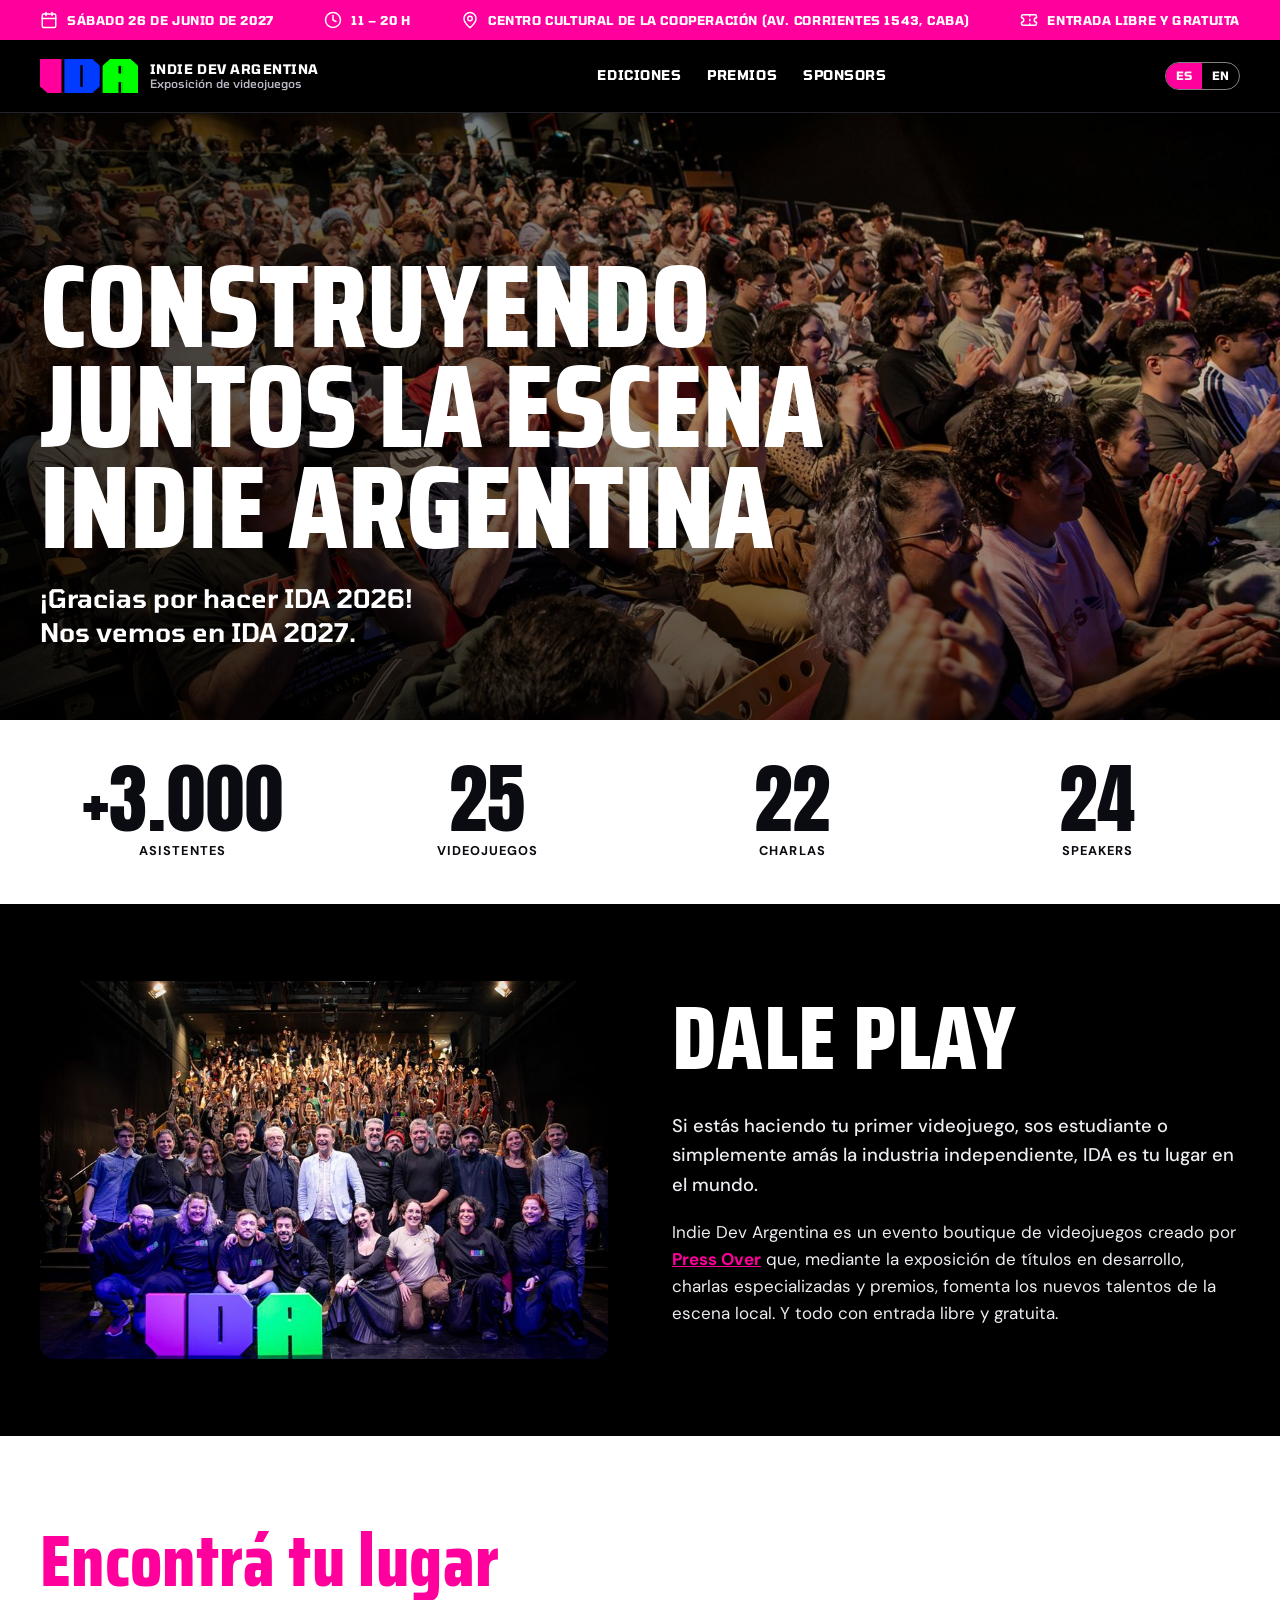
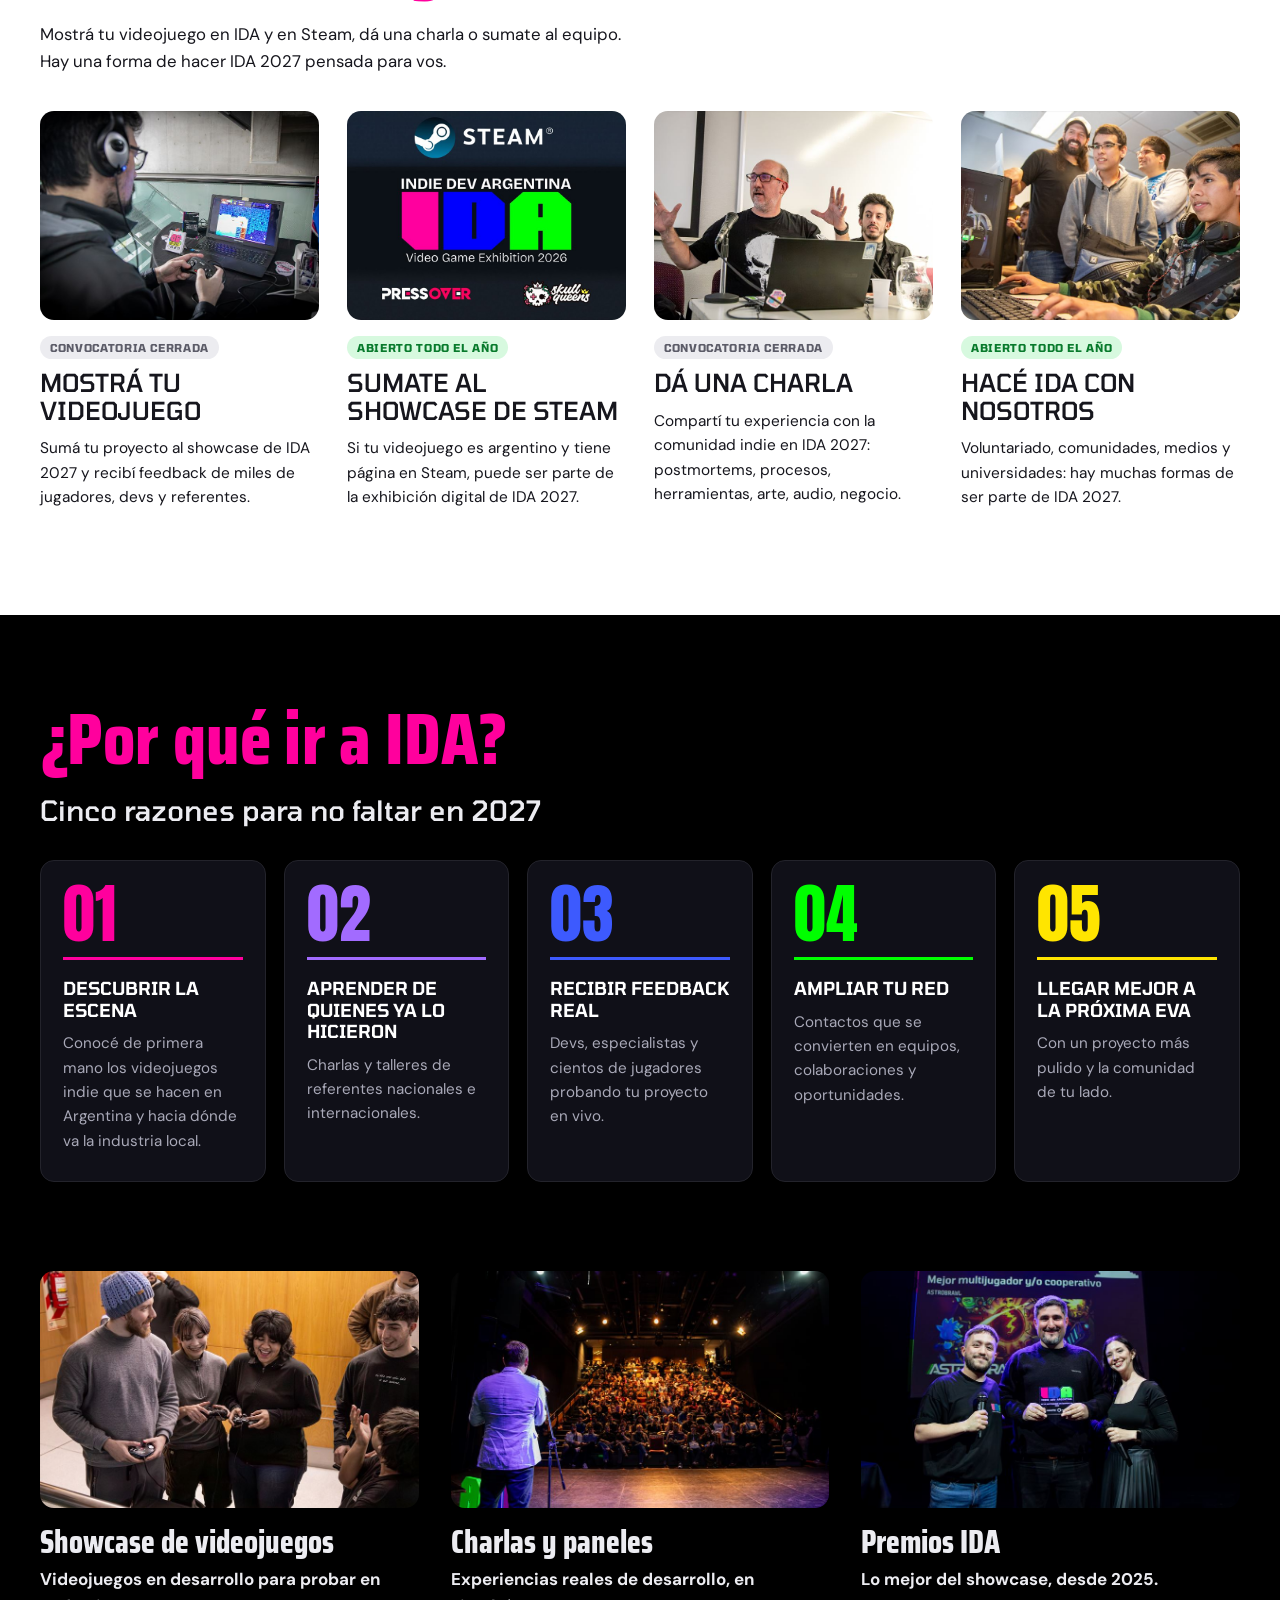
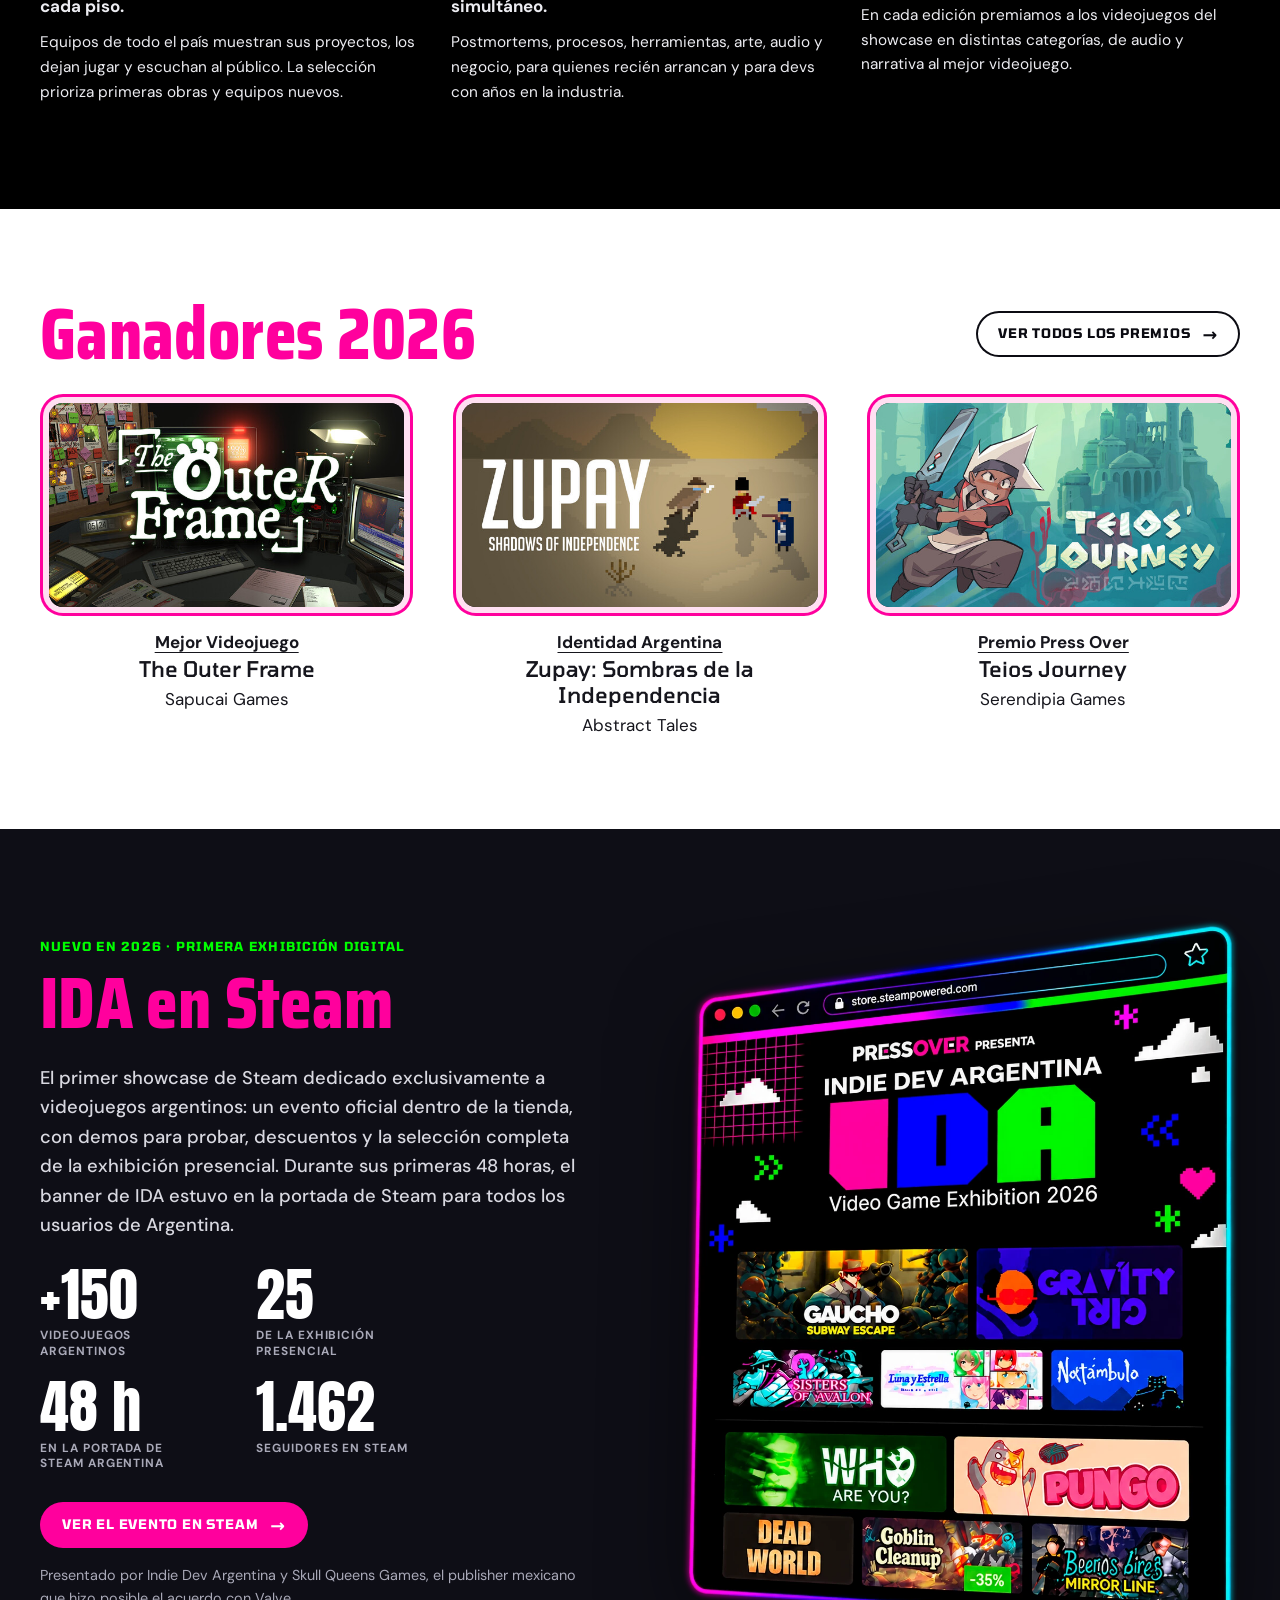
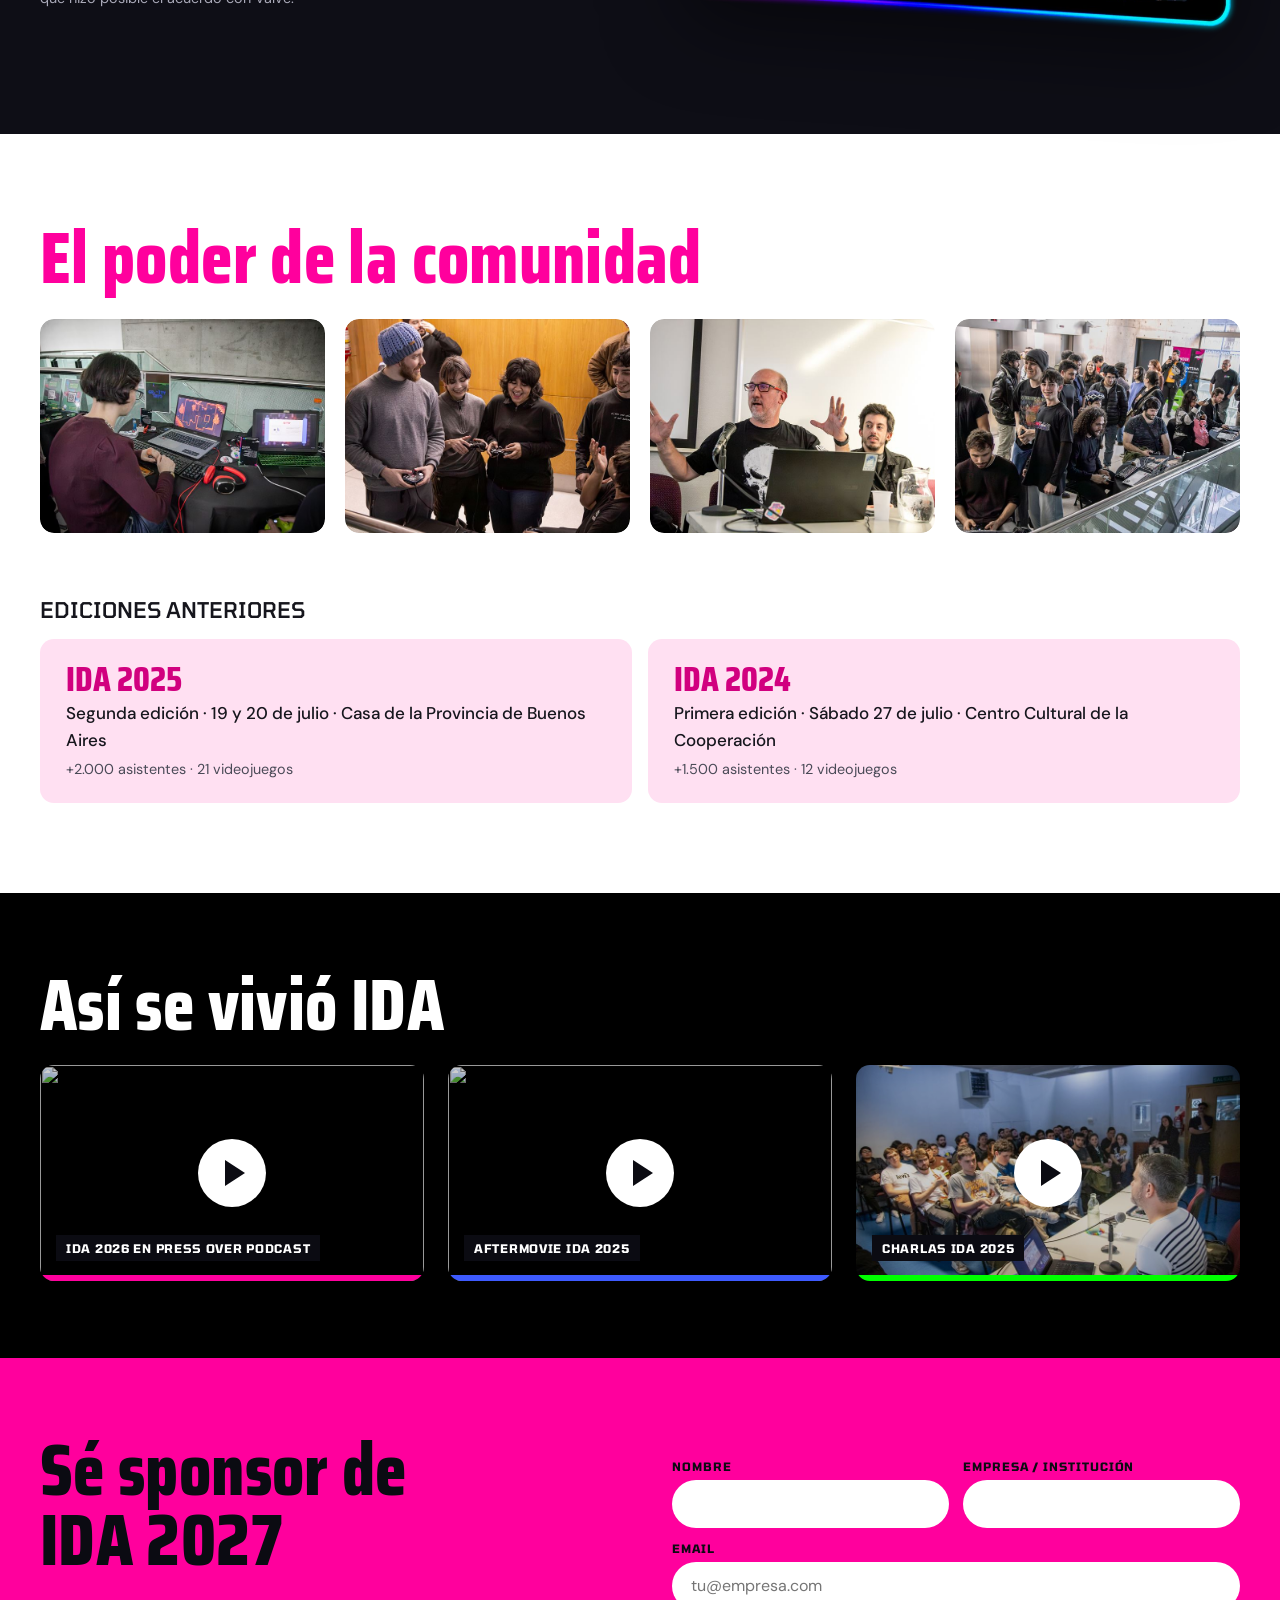
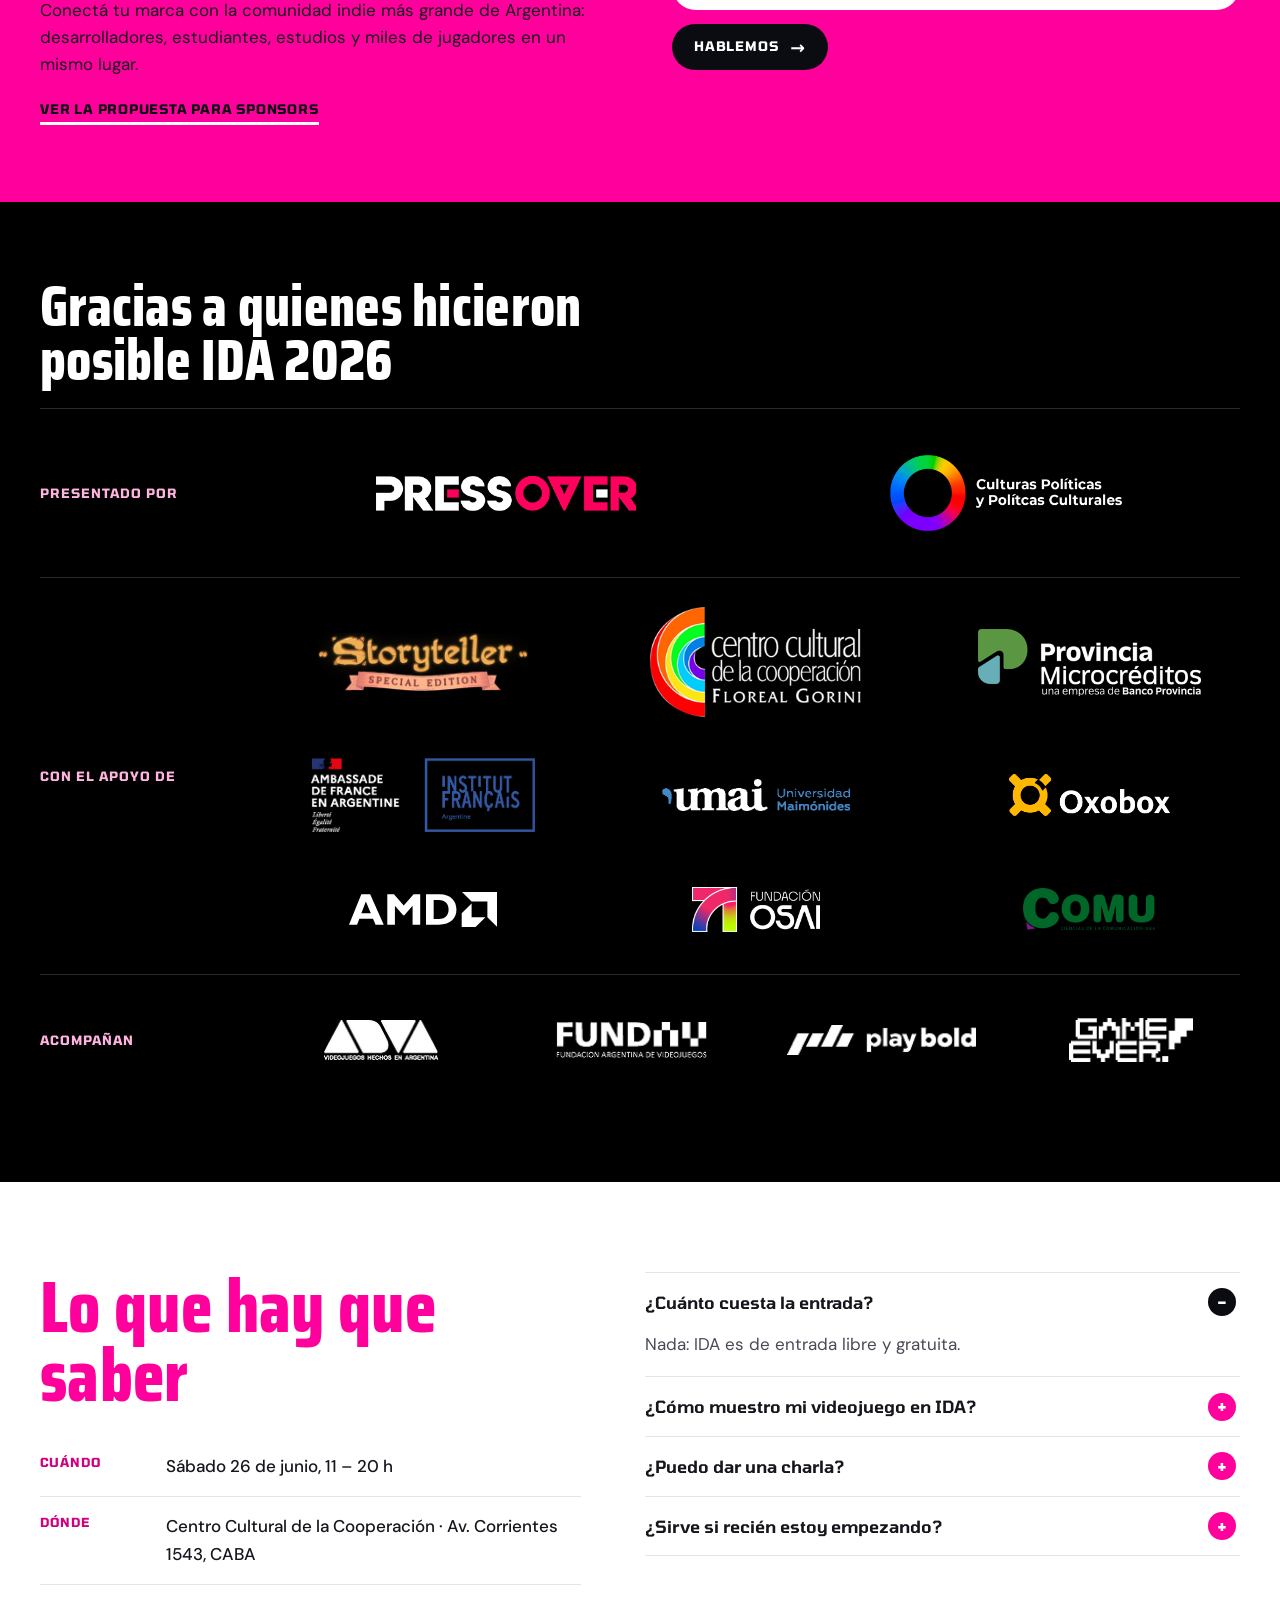
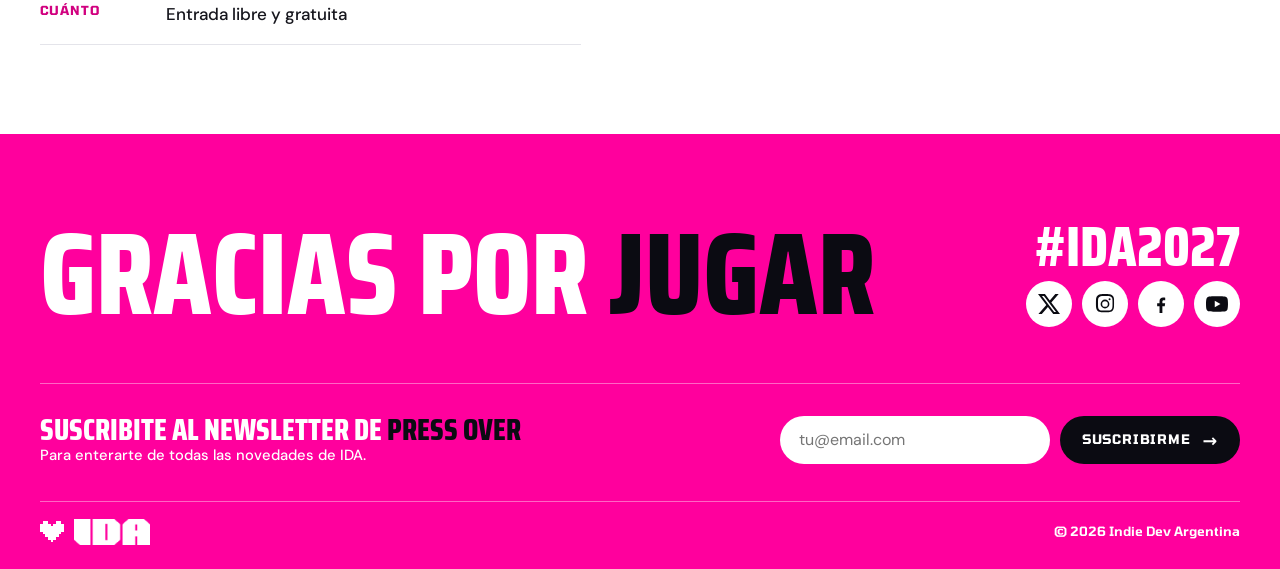
==== index.html @ 70efd8ab "Premios: categorías con nombres nuevos y en el orden oficial" ====
<!doctype html>
<html lang="es-AR">
<head>
  <meta charset="utf-8">
  <meta name="robots" content="noindex">
  <meta name="viewport" content="width=device-width, initial-scale=1">
  <title>IDA · Indie Dev Argentina · Exposición de videojuegos independientes</title>
  <meta name="description" content="IDA es la exposición de videojuegos independientes de Argentina: showcase de videojuegos en desarrollo, charlas, networking y Premios IDA. Entrada libre y gratuita.">
  <meta property="og:type" content="website">
  <meta property="og:title" content="IDA · Indie Dev Argentina · Exposición de videojuegos independientes">
  <meta property="og:description" content="IDA es la exposición de videojuegos independientes de Argentina: showcase de videojuegos en desarrollo, charlas, networking y Premios IDA. Entrada libre y gratuita.">
  <meta property="og:image" content="https://indiedevargentina.com/img/photos/group-26.jpg">
  <meta name="twitter:card" content="summary_large_image">
  <meta name="theme-color" content="#ff009d">
  <link rel="icon" href="img/logos/ida.png">
  <link rel="preconnect" href="https://fonts.googleapis.com">
  <link rel="preconnect" href="https://fonts.gstatic.com" crossorigin>
  <link href="https://fonts.googleapis.com/css2?family=Saira+Condensed:wght@700;800&family=Anton&family=Tomorrow:wght@500;600;700&family=DM+Sans:ital,opsz,wght@0,9..40,400;0,9..40,500;0,9..40,700;1,9..40,400&display=swap" rel="stylesheet">
  <link rel="stylesheet" href="css/style.css?v=202611082046">
</head>
<body data-page="home" data-title-es="IDA · Indie Dev Argentina · Exposición de videojuegos independientes" data-title-en="IDA · Indie Dev Argentina · Independent videogame expo">

<a class="skip" href="#main" data-i18n="skip">Saltar al contenido</a>

<!-- Encabezado (barra de info + marca y menú): lo arma js/main.js, igual en todas las páginas -->
<div id="v2-head"></div>

<main id="main">

  <!-- ============ HERO: foto a sangre + titular gigante ============ -->
  <section class="hero" id="inicio">
    <img class="hero__bg" src="img/photos/g26-01.jpg" srcset="img/photos/g26-01-800.jpg 800w, img/photos/g26-01.jpg 1600w" sizes="100vw" alt="" fetchpriority="high">
    <div class="wrap hero__in">
      <h1 data-i18n="hero.title">Construyendo<br>juntos la escena<br>indie argentina</h1>
      <p class="hero__date" data-i18n="hero.thanks">¡Gracias por hacer IDA <span data-render="year"></span>!<br>Nos vemos en IDA <span data-render="nextYear"></span>.</p>
    </div>
  </section>

  <!-- ============ NÚMEROS (banda azul) ============ -->
  <section class="statband" aria-label="IDA en números" data-i18n-attr="aria-label:stats.label">
    <div class="wrap" data-render="stats"></div>
  </section>

  <!-- ============ DONDE LAS IDEAS DESPIERTAN ============ -->
  <section class="band dark" id="acerca">
    <div class="wrap split">
      <img class="split__img" src="img/photos/group-26-800.jpg" srcset="img/photos/group-26-800.jpg 800w, img/photos/group-26.jpg 1600w" sizes="(max-width: 960px) 100vw, 45vw" alt="Foto grupal de IDA 2026: el equipo, los speakers y el público con las manos en alto, detrás de las letras gigantes de IDA" data-i18n-attr="alt:about.alt" loading="lazy" width="800" height="533">
      <div>
        <h2 class="display display--ink" data-i18n="about.title">Dale play</h2>
        <p class="lead" data-i18n="about.lead">Si estás haciendo tu primer videojuego, sos estudiante o simplemente amás la industria independiente, IDA es tu lugar en el mundo.</p>
        <p data-i18n="about.text">Indie Dev Argentina es un evento boutique de videojuegos creado por <a href="https://pressover.news/" target="_blank" rel="noopener">Press Over</a> que, mediante la exposición de títulos en desarrollo, charlas especializadas y premios, fomenta los nuevos talentos de la escena local. Y todo con entrada libre y gratuita.</p>
      </div>
    </div>
  </section>

  <!-- ============ ENCONTRÁ TU LUGAR (4 caminos) ============ -->
  <section class="section" id="participa">
    <div class="wrap">
      <h2 class="display" data-i18n="paths.title">Encontrá tu lugar</h2>
      <p class="intro intro--wide" data-i18n="paths.lead">Mostrá tu videojuego en IDA y en Steam, dá una charla o sumate al equipo.<br>Hay una forma de hacer IDA <span data-render="nextYear"></span> pensada para vos.</p>
      <div data-render="paths"></div>
    </div>
  </section>

  <!-- ============ POR QUÉ IR (lista, como "Topics") ============ -->
  <section class="section dark">
    <div class="wrap">
      <h2 class="display" data-i18n="why.title">¿Por qué ir a IDA?</h2>
      <p class="sub" data-i18n="why.sub">Cinco razones para no faltar en <span data-render="nextYear"></span></p>
      <div class="reasons">
        <article class="reason"><span class="reason__n">01</span><h3 data-i18n="why.1.t">Descubrir la escena</h3><p data-i18n="why.1.d">Conocé de primera mano los videojuegos indie que se hacen en Argentina y hacia dónde va la industria local.</p></article>
        <article class="reason"><span class="reason__n">02</span><h3 data-i18n="why.2.t">Aprender de quienes ya lo hicieron</h3><p data-i18n="why.2.d">Charlas y talleres de referentes nacionales e internacionales.</p></article>
        <article class="reason"><span class="reason__n">03</span><h3 data-i18n="why.3.t">Recibir feedback real</h3><p data-i18n="why.3.d">Devs, especialistas y cientos de jugadores probando tu proyecto en vivo.</p></article>
        <article class="reason"><span class="reason__n">04</span><h3 data-i18n="why.4.t">Ampliar tu red</h3><p data-i18n="why.4.d">Contactos que se convierten en equipos, colaboraciones y oportunidades.</p></article>
        <article class="reason"><span class="reason__n">05</span><h3 data-i18n="why.5.t">Llegar mejor a la próxima EVA</h3><p data-i18n="why.5.d">Con un proyecto más pulido y la comunidad de tu lado.</p></article>
      </div>
    </div>
  </section>

  <!-- ============ LA EXPERIENCIA (3 columnas) ============ -->
  <section class="section section--top0 dark">
    <div class="wrap features">
      <article class="feature">
        <img src="img/photos/g26-03-800.jpg" alt="" loading="lazy" width="800" height="533">
        <h3 data-i18n="ft.1.title">Showcase de videojuegos</h3>
        <p class="feature__sub" data-i18n="ft.1.sub">Videojuegos en desarrollo para probar en cada piso.</p>
        <p data-i18n="ft.1.text">Equipos de todo el país muestran sus proyectos, los dejan jugar y escuchan al público. La selección prioriza primeras obras y equipos nuevos.</p>
      </article>
      <article class="feature">
        <img src="img/photos/g26-06-800.jpg" alt="" loading="lazy" width="800" height="533">
        <h3 data-i18n="ft.2.title">Charlas y paneles</h3>
        <p class="feature__sub" data-i18n="ft.2.sub">Experiencias reales de desarrollo, en simultáneo.</p>
        <p data-i18n="ft.2.text">Postmortems, procesos, herramientas, arte, audio y negocio, para quienes recién arrancan y para devs con años en la industria.</p>
      </article>
      <article class="feature">
        <img src="img/photos/g26-07-800.jpg" alt="" loading="lazy" width="800" height="533">
        <h3 data-i18n="ft.3.title">Premios IDA</h3>
        <p class="feature__sub" data-i18n="ft.3.sub">Lo mejor del showcase, desde 2025.</p>
        <p data-i18n="ft.3.text">En cada edición premiamos a los videojuegos del showcase en distintas categorías, de audio y narrativa al mejor videojuego.</p>
      </article>
    </div>
  </section>

  <!-- ============ GANADORES (círculos, como "Festival Speakers") ============ -->
  <section class="section" id="premios">
    <div class="wrap">
      <div class="sec-row">
        <h2 class="display" data-i18n="aw.title">Ganadores <span data-render="year"></span></h2>
        <a class="pill pill--line" href="premios.html" data-i18n="aw.all">Ver todos los premios</a>
      </div>
      <div data-render="winners"></div>
    </div>
  </section>

  <!-- ============ IDA EN STEAM (exhibición digital) ============ -->
  <section class="section dark dark--ink" id="steam">
    <div class="wrap" data-render="steam"></div>
  </section>

  <!-- ============ COMUNIDAD (4 fotos) ============ -->
  <section class="section" id="comunidad">
    <div class="wrap">
      <h2 class="display" data-i18n="com.title">El poder de la comunidad</h2>
      <div data-render="photos"></div>
      <div class="past" data-render="past"></div>
    </div>
  </section>

  <!-- ============ VIDEOS (banda rosa, como "Why Attend?") ============ -->
  <section class="band dark" id="videos">
    <div class="wrap">
      <h2 class="display display--ink" data-i18n="vid.title">Así se vivió IDA</h2>
      <div data-render="videos"></div>
    </div>
  </section>

  <!-- ============ CTA SPONSOR (banda rosa con form) ============ -->
  <section class="band band--mag" id="ser-sponsor">
    <div class="wrap cta-band">
      <div>
        <h2 class="display display--ink" data-i18n="sp.cta.title">Sé sponsor de<br>IDA <span data-render="nextYear"></span></h2>
        <p data-i18n="sp.cta.text">Conectá tu marca con la comunidad indie más grande de Argentina: desarrolladores, estudiantes, estudios y miles de jugadores en un mismo lugar.</p>
        <a class="u-link" href="sponsors.html" data-i18n="sp.cta.more">Ver la propuesta para sponsors</a>
      </div>
      <form class="form" data-form="sponsor" novalidate>
        <input class="hp" type="text" name="_gotcha" tabindex="-1" autocomplete="off" aria-hidden="true">
        <div class="form-row">
          <div class="field"><label for="sp-name" data-i18n="f.name">Nombre</label><input class="input" id="sp-name" name="nombre" required autocomplete="name"></div>
          <div class="field"><label for="sp-company" data-i18n="f.company">Empresa / institución</label><input class="input" id="sp-company" name="empresa" required autocomplete="organization"></div>
        </div>
        <div class="field"><label for="sp-email">Email</label><input class="input" id="sp-email" type="email" name="email" required autocomplete="email" placeholder="tu@empresa.com"></div>
        <button class="pill pill--dark" type="submit" data-i18n="sp.cta.btn">Hablemos</button>
        <p class="form-status" role="status"></p>
      </form>
    </div>
  </section>

  <!-- ============ SPONSORS (banda negra) ============ -->
  <section class="band band--dark dark" id="sponsors">
    <div class="wrap">
      <h2 class="display display--white" data-i18n="sp.title">Gracias a quienes hicieron posible IDA <span data-render="year"></span></h2>
      <div data-render="partners"></div>
    </div>
  </section>

  <!-- ============ INFO + FAQ ============ -->
  <section class="section" id="info">
    <div class="wrap info">
      <div>
        <h2 class="display" data-i18n="info.title">Lo que hay que saber</h2>
        <div data-render="info"></div>
      </div>
      <div class="faq">
        <details open>
          <summary data-i18n="faq.1.q">¿Cuánto cuesta la entrada?</summary>
          <p data-i18n="faq.1.a">Nada: IDA es de entrada libre y gratuita.</p>
        </details>
        <details>
          <summary data-i18n="faq.2.q">¿Cómo muestro mi videojuego en IDA?</summary>
          <p data-i18n="faq.2.a">Con la convocatoria que abrimos antes de cada edición. En la última pedimos una demo jugable, que el equipo traiga su propia notebook y que al menos dos integrantes estén presentes toda la jornada.</p>
        </details>
        <details>
          <summary data-i18n="faq.3.q">¿Puedo dar una charla?</summary>
          <p data-i18n="faq.3.a">¡Sí! Suscribite al <a href="https://pressover.substack.com/" target="_blank" rel="noopener">newsletter de Press Over</a> y enterate antes de que abra la convocatoria de charlas.</p>
        </details>
        <details>
          <summary data-i18n="faq.4.q">¿Sirve si recién estoy empezando?</summary>
          <p data-i18n="faq.4.a">Para eso existe IDA: es un primer acercamiento al desarrollo indie, con charlas para quienes recién arrancan, devs con experiencia y público general.</p>
        </details>
      </div>
    </div>
  </section>

</main>

<!-- Pie ("Gracias por jugar", hashtag y redes): lo arma js/main.js -->
<div id="v2-foot"></div>

<script src="data/ediciones.js?v=202611082046"></script>
<script src="js/i18n.js?v=202611082046"></script>
<script src="js/textos.js?v=202611082046"></script>
<script src="js/main.js?v=202611082046"></script>
</body>
</html>
---- css/style.css ----
/* ==========================================================================
   IDA · estilos
   Estructura inspirada en gdconf.com: barra de marca a color, hero con foto a sangre
   y titular gigante, banda de números, bandas planas (mayormente negras, con blanco y magenta),
   botones píldora y footer con mosaico de bloques.
   Colores de IDA: magenta como color principal, azul para los números, negro para sponsors,
   rosa claro (derivado del magenta) para las bandas, verde y amarillo de acento.
   Titulares: Saira Condensed (antes Bricolage Grotesque, la fuente de marca de IDA, en versión angosta: se veía muy parecida a GDC). Números: Anton. Botones y etiquetas: Tomorrow. Texto: DM Sans.
   ========================================================================== */

:root {
  --mag: #ff009d;
  --mag-ink: #d1007f;     /* magenta para texto chico sobre blanco */
  --pink: #ffe0f2;
  --pink-2: #ffb3df;
  --blue: #3d5afe;       /* azul vibrante: el #0000ff puro casi no se ve sobre negro */
  --ink: #0b0b12;
  --black: #000;
  --green: #00ff00;
  --yellow: #ffe500;
  --violet: #7e36f7;
  --text: #16161d;
  --muted: #4a4a57;
  --line: #e4e4ea;

  --f-display: 'Saira Condensed', system-ui, sans-serif;
  --f-num: 'Anton', 'Saira Condensed', sans-serif;
  --f-head: 'Tomorrow', system-ui, sans-serif;
  --f-body: 'DM Sans', system-ui, sans-serif;

  --wrap: 1240px;
  --gutter: clamp(16px, 4vw, 40px);
  --brand-h: 40px;
  --nav-h: 72px;
  --radius: 14px;
}

*, *::before, *::after { box-sizing: border-box; }
html { -webkit-text-size-adjust: 100%; }
body { margin: 0; background: #fff; color: var(--text); font: 400 17px/1.6 var(--f-body); -webkit-font-smoothing: antialiased; overflow-x: hidden; }
img { max-width: 100%; height: auto; display: block; }
a { color: inherit; }
h1, h2, h3 { margin: 0; line-height: 1.1; }
p { margin: 0 0 1em; }
ul, dl, dd { margin: 0; padding: 0; list-style: none; }
button, input { font: inherit; color: inherit; }
:focus-visible { outline: 3px solid var(--blue); outline-offset: 3px; }
.sr-only { position: absolute; width: 1px; height: 1px; overflow: hidden; clip: rect(0 0 0 0); white-space: nowrap; }
.hp { position: absolute; left: -9999px; }
.nowrap { white-space: nowrap; }
.ib-short { display: none; }
[id] { scroll-margin-top: calc(var(--nav-h) + 12px); }
.skip { position: absolute; left: 12px; top: -60px; z-index: 100; background: #fff; color: #000; padding: 10px 16px; border-radius: 999px; font: 700 .85rem var(--f-head); }
.skip:focus { top: 12px; }

.wrap { width: 100%; max-width: calc(var(--wrap) + var(--gutter) * 2); margin: 0 auto; padding: 0 var(--gutter); }
.section { padding: clamp(56px, 7vw, 96px) 0; }
.section--top0 { padding-top: 0; }
.section--line { border-top: 1px solid var(--line); }
.band { padding: clamp(48px, 6vw, 80px) 0; }
.band--flush { padding-top: 0; }
.band--pink { background: var(--pink); }
.band--mag { background: var(--mag); }
.band--mag .u-link { border-bottom-color: #fff; }
.band--mag .u-link:hover { color: #fff; }
.band--mag .input { border-color: transparent; }
.band--dark { background: var(--black); color: #fff; }
/* Secciones oscuras: negro (y "ink" para alternar); dos oscuras seguidas se separan con una línea */
.dark { background: var(--black); color: #ececf1; --muted: #a9a9b8; --line: #2a2a33; }
.dark--ink { background: #0e0e16; }
.dark + .dark:not(.band--flush):not(.section--top0) { border-top: 1px solid #23232b; }
.dark .display--ink { color: #fff; }
.dark .u-link { color: #fff; }
.dark .u-link:hover { color: var(--mag); }
.dark .split a:not(.pill) { color: var(--mag); }
.dark .facts dt { color: var(--mag); }
.dark .faq details[open] summary::after { background: #fff; color: var(--ink); }
.dark .winner__pic { box-shadow: 0 0 0 3px var(--mag); }

/* ---------- Tipografía display ---------- */
.display { font: 800 condensed clamp(2.6rem, 6vw, 4.6rem)/.95 var(--f-display); color: var(--mag); letter-spacing: .005em; margin-bottom: .35em; }
.display--ink { color: var(--ink); }
/* Título de sección con un botón a la derecha: mismo espacio abajo que un .display solo */
.sec-row { display: flex; flex-wrap: wrap; align-items: center; justify-content: space-between; gap: 16px 24px; margin-bottom: calc(.35 * clamp(2.6rem, 6vw, 4.6rem)); }
.sec-row .display { margin: 0; }
.display--white { color: #fff; }
.intro { max-width: 60ch; font-size: 1.05rem; margin-bottom: 36px; }
.intro--wide { max-width: none; }   /* textos con salto de línea propio (<br>) */
.sub { font: 500 clamp(1.3rem, 2.2vw, 1.75rem)/1.2 var(--f-head); margin: -.2em 0 22px; }
.lead { font-size: 1.15rem; font-weight: 500; }
.note { font-size: .9rem; color: var(--muted); margin-top: 18px; }

/* ---------- Botones píldora y links subrayados ---------- */
.pill {
  display: inline-flex; align-items: center; gap: 12px; padding: 12px 22px; min-height: 46px;
  border: 0; border-radius: 999px; background: var(--mag); color: #fff; cursor: pointer;
  font: 700 .82rem/1 var(--f-head); text-transform: uppercase; letter-spacing: .06em; text-decoration: none; white-space: nowrap;
  transition: transform .15s, background-color .15s;
}
.pill::after { content: '→'; font-size: 1.1rem; line-height: 0; transition: transform .15s; }
.pill:hover { background: var(--mag-ink); }
.pill:hover::after { transform: translateX(4px); }
.pill--white { background: #fff; color: var(--ink); }
.pill--white:hover { background: var(--yellow); }
.pill--dark { background: var(--ink); color: #fff; }
.pill--dark:hover { background: var(--blue); }
.u-link {
  display: inline-block; font: 700 .82rem/1.2 var(--f-head); text-transform: uppercase; letter-spacing: .06em;
  text-decoration: none; padding-bottom: 4px; border-bottom: 3px solid var(--mag); color: var(--ink);
}
.u-link:hover { color: var(--mag-ink); }
.band--dark .u-link { color: #fff; }
.ph { display: inline-block; padding: 2px 8px; border: 1px dashed #b39500; background: #fff7b0; color: #5a4a00; font: 700 .66rem/1.5 var(--f-head); text-transform: uppercase; letter-spacing: .06em; border-radius: 4px; }

/* ---------- Barra de info (magenta) + marca y nav (negra) ---------- */
.masthead { position: sticky; top: calc(-1 * var(--brand-h)); z-index: 50; color: #fff; }
.infobar { background: var(--mag); }
.infobar__in { height: var(--brand-h); display: flex; align-items: center; justify-content: space-between; gap: 24px; overflow: hidden; font: 700 .76rem/1.2 var(--f-head); text-transform: uppercase; letter-spacing: .05em; white-space: nowrap; }
.infobar__in > span { display: inline-flex; align-items: center; gap: 9px; min-width: 0; }
.infobar svg { width: 18px; height: 18px; flex: none; fill: none; stroke: currentColor; stroke-width: 2; stroke-linecap: round; stroke-linejoin: round; }
.infobar a { text-decoration: none; }
.infobar a:hover { text-decoration: underline; }
.navbar { background: var(--black); border-bottom: 1px solid #23232b; }
.navbar__in { height: var(--nav-h); display: flex; align-items: center; justify-content: space-between; gap: 20px; }
.brand { display: flex; align-items: center; gap: 12px; text-decoration: none; flex: none; }
.brand img { height: 34px; width: auto; image-rendering: pixelated; }
.brand span { font: 700 .82rem/1.15 var(--f-head); text-transform: uppercase; letter-spacing: .04em; }
.brand small { display: block; font: 500 .72rem/1.2 var(--f-head); text-transform: none; letter-spacing: 0; color: #b9b9c6; }
.nav { display: flex; align-items: center; gap: 2px; }
.nav a { padding: 9px 12px; font: 700 .84rem/1 var(--f-head); text-transform: uppercase; letter-spacing: .04em; text-decoration: none; border-radius: 999px; }
.nav a:hover, .nav a[aria-current="page"] { color: var(--mag); }
.navbar__tools { display: flex; align-items: center; gap: 10px; }
.navbar__tools .pill { min-height: 40px; padding: 10px 18px; font-size: .76rem; }
.lang { display: flex; border: 1px solid rgba(255, 255, 255, .5); border-radius: 999px; overflow: hidden; }
.lang button { background: none; border: 0; padding: 7px 10px; font: 700 .72rem/1 var(--f-head); cursor: pointer; color: #fff; }
.lang button[aria-pressed="true"] { background: var(--mag); color: #fff; }
.burger { display: none; width: 44px; height: 44px; border: 0; background: none; cursor: pointer; padding: 0; position: relative; color: #fff; }
.burger span, .burger::before, .burger::after { content: ''; position: absolute; left: 11px; right: 11px; height: 2px; background: currentColor; transition: transform .2s, opacity .2s; }
.burger span { top: 21px; } .burger::before { top: 14px; } .burger::after { top: 28px; }
.menu-open .burger span { opacity: 0; }
.menu-open .burger::before { transform: translateY(7px) rotate(45deg); }
.menu-open .burger::after { transform: translateY(-7px) rotate(-45deg); }

/* ---------- Hero ---------- */
/* Hero + banda de números ocupan justo la pantalla (--stat-h = alto de la banda en escritorio) */
.hero { --stat-h: 181px; position: relative; min-height: max(440px, min(820px, calc(100vh - var(--brand-h) - var(--nav-h) - var(--stat-h)))); display: flex; align-items: flex-end; color: #fff; overflow: hidden; background: #000; }
.hero__bg { position: absolute; inset: 0; width: 100%; height: 100%; object-fit: cover; object-position: 50% 68%; }
.hero::after { content: ''; position: absolute; inset: 0; background: linear-gradient(90deg, rgba(0, 0, 0, .78) 0%, rgba(0, 0, 0, .35) 60%, rgba(0, 0, 0, .1) 100%), linear-gradient(0deg, rgba(0, 0, 0, .5), transparent 50%); }
.hero__in { position: relative; z-index: 1; padding-top: 48px; padding-bottom: clamp(40px, 6vw, 72px); }
.hero h1 { font: 800 condensed clamp(2.6rem, min(10vw, 13vh), 8.6rem)/.86 var(--f-display); text-transform: uppercase; margin-bottom: 24px; }
.hero__date { font: 600 clamp(1.15rem, 2.2vw, 1.6rem)/1.3 var(--f-head); margin: 0; }

/* ---------- Números ---------- */
.statband { background: #fff; color: var(--ink); padding: clamp(28px, 4vw, 44px) 0; }
.stats { display: grid; grid-template-columns: repeat(5, minmax(0, 1fr)); gap: 20px; text-align: center; }
.stats--4 { grid-template-columns: repeat(4, minmax(0, 1fr)); }
.stat b { display: block; font: 400 clamp(2.8rem, 6vw, 4.8rem)/.9 var(--f-num); letter-spacing: .01em; font-variant-numeric: tabular-nums; }
.stat span { display: block; margin-top: 10px; font: 700 .8rem/1.3 var(--f-body); text-transform: uppercase; letter-spacing: .08em; }

/* ---------- Anuncio ---------- */
.announce { display: flex; align-items: center; justify-content: space-between; gap: 20px 40px; flex-wrap: wrap; }
.announce .display { font-size: clamp(2.1rem, 4.4vw, 3.4rem); margin-bottom: .2em; white-space: pre-line; }   /* el título puede traer un salto de línea (\n) */
.announce p { margin: 0; font-size: 1.02rem; }
.announce > div:first-child { flex: 1 1 420px; }
.news { flex: 0 1 460px; }
.news .input { border-color: transparent; }
.news__status { margin-top: 8px; min-height: 0; }
.news__status:empty { display: none; }
.news__status.is-ok { color: var(--green); }
.news__status.is-err { color: var(--yellow); }
.foot .news__status.is-ok, .foot .news__status.is-err { color: #fff; }
.announce .news__note, .news__note { margin: 10px 0 0; font-size: .82rem; color: var(--muted); }
.news__note a { color: inherit; text-decoration: underline; text-underline-offset: 3px; }

/* ---------- Imagen + texto ---------- */
.split { display: grid; grid-template-columns: minmax(0, 1fr) minmax(0, 1fr); gap: clamp(28px, 5vw, 64px); align-items: center; }
.split__img { border-radius: var(--radius); width: 100%; aspect-ratio: 3 / 2; object-fit: cover; }
.split .display { font-size: clamp(3rem, 7vw, 5.6rem); text-transform: uppercase; }
.split a:not(.pill) { color: var(--mag-ink); font-weight: 700; }

/* ---------- 4 caminos ---------- */
.paths { display: grid; grid-template-columns: repeat(4, minmax(0, 1fr)); gap: 28px; }
.path { display: flex; flex-direction: column; align-items: flex-start; }
.path img { border-radius: var(--radius); aspect-ratio: 4 / 3; object-fit: cover; width: 100%; margin-bottom: 16px; }
.path h3 { font: 500 1.55rem/1.1 var(--f-head); text-transform: uppercase; margin: 10px 0 12px; }
.path p { font-size: .96rem; flex: 1; }
.chip { display: inline-block; padding: 4px 10px; border-radius: 999px; background: var(--pink); color: var(--mag-ink); font: 700 .68rem/1.4 var(--f-head); text-transform: uppercase; letter-spacing: .06em; }
.chip--open { background: #d7f9df; color: #087a2c; }
.chip--closed { background: #ececf0; color: #5c5c68; }

/* ---------- Banda sponsor con form ---------- */
.cta-band { display: grid; grid-template-columns: minmax(0, 1fr) minmax(0, 1fr); gap: clamp(28px, 5vw, 64px); align-items: center; }
.cta-band .display { margin-bottom: .3em; }
.cta-band p { max-width: 52ch; }

/* ---------- Formularios ---------- */
.form { display: grid; gap: 14px; }
.form-row { display: grid; grid-template-columns: repeat(2, minmax(0, 1fr)); gap: 14px; }
.field { display: grid; gap: 6px; }
.field label { font: 700 .72rem/1.2 var(--f-head); text-transform: uppercase; letter-spacing: .08em; }
.input { width: 100%; min-height: 48px; padding: 11px 18px; background: #fff; border: 1px solid #d4c2cd; border-radius: 999px; color: var(--text); font: 400 1rem/1.4 var(--f-body); }
.input:focus { border-color: var(--mag); outline: none; box-shadow: 0 0 0 3px rgba(255, 0, 157, .25); }
.form .pill { justify-self: start; }
.form-inline { display: flex; gap: 10px; }
.form-inline .input { flex: 1; min-width: 0; }
.form-status { margin: 0; min-height: 1.2em; font: 700 .8rem/1.4 var(--f-head); }
.form-status.is-ok { color: #007a1f; } .form-status.is-err { color: var(--mag-ink); }

/* ---------- Lista de razones ---------- */
.topics { display: grid; gap: 12px; max-width: 80ch; }
.topics li { position: relative; padding-left: 28px; }
.topics li::before { content: ''; position: absolute; left: 0; top: .55em; width: 12px; height: 12px; background: var(--mag); }
.topics li:nth-child(2)::before { background: var(--blue); }
.topics li:nth-child(3)::before { background: var(--green); }
.topics li:nth-child(4)::before { background: var(--yellow); }
.topics li:nth-child(5)::before { background: var(--violet); }

/* ---------- 5 razones: tarjetas con número gigante ---------- */
.reasons { display: grid; grid-template-columns: repeat(5, minmax(0, 1fr)); gap: 18px; margin-top: 32px; }
.reason { --c: var(--mag); position: relative; padding: 26px 22px 28px; border-radius: var(--radius); background: #101018; border: 1px solid #23232b; transition: transform .2s, border-color .2s; }
.reason:nth-child(2) { --c: #a26bff; }
.reason:nth-child(3) { --c: var(--blue); }
.reason:nth-child(4) { --c: var(--green); }
.reason:nth-child(5) { --c: var(--yellow); }
.reason:hover { transform: translateY(-4px); border-color: var(--c); }
.reason__n { display: block; font: 400 clamp(3.6rem, 5vw, 4.8rem)/.85 var(--f-num); color: var(--c); padding-bottom: 16px; margin-bottom: 18px; border-bottom: 3px solid var(--c); }
.reason h3 { font: 600 1.12rem/1.2 var(--f-head); text-transform: uppercase; color: #fff; margin-bottom: 10px; }
.reason p { margin: 0; font-size: .95rem; color: var(--muted); }

/* ---------- 3 columnas ---------- */
.features { display: grid; grid-template-columns: repeat(3, minmax(0, 1fr)); gap: 32px; }
.feature img { border-radius: var(--radius); aspect-ratio: 16 / 10; object-fit: cover; width: 100%; margin-bottom: 18px; }
.feature h3 { font: 800 condensed 2rem/1 var(--f-display); margin-bottom: 8px; }
.feature__sub { font-weight: 700; margin-bottom: 10px; }
.feature p:not(.feature__sub) { font-size: .96rem; }

/* ---------- Ganadores: portada del juego ---------- */
.winners { display: grid; grid-template-columns: repeat(4, minmax(0, 1fr)); gap: 32px; text-align: center; }
.winners--3 { grid-template-columns: repeat(3, minmax(0, 1fr)); gap: 40px; }
.winner__pic { width: calc(100% - 18px); aspect-ratio: 616 / 353; margin: 9px auto 22px; border-radius: var(--radius); overflow: hidden; display: grid; place-items: center; background: var(--ink); box-shadow: 0 0 0 6px var(--pink), 0 0 0 9px var(--mag); }
.winner__pic img { width: 100%; height: 100%; object-fit: cover; transition: transform .3s; }
a.winner__pic:hover img, a.topwin__pic:hover img { transform: scale(1.04); }
.winner__pic img.is-ph { width: 56%; height: auto; image-rendering: pixelated; }
.winner h3 { font: 500 1.35rem/1.2 var(--f-head); margin-bottom: 4px; }
.winner__cat { font-weight: 700; text-decoration: underline; text-decoration-thickness: 1px; text-underline-offset: 4px; margin-bottom: 8px; }
.winner p { margin-bottom: 0; }
.winners__foot { display: flex; flex-wrap: wrap; align-items: center; justify-content: center; gap: 16px 28px; margin-top: 40px; }

/* ---------- IDA en Steam ---------- */
.steam { display: grid; grid-template-columns: minmax(0, 1fr) minmax(0, 1.05fr); gap: clamp(32px, 5vw, 72px); align-items: center; }
.kicker { font: 700 .78rem/1.3 var(--f-head); text-transform: uppercase; letter-spacing: .1em; color: var(--green); margin-bottom: 14px; }
.steam .lead { color: #d8d8e0; max-width: 54ch; }
.steam__stats { display: grid; grid-template-columns: repeat(2, minmax(0, max-content)); gap: 22px 56px; margin: 28px 0 30px; }
.steam__stats b { display: block; font: 400 clamp(2.6rem, 4.6vw, 3.6rem)/.9 var(--f-num); color: #fff; }
.steam__stats span { display: block; max-width: 20ch; margin-top: 8px; font: 700 .74rem/1.3 var(--f-body); text-transform: uppercase; letter-spacing: .08em; color: var(--muted); }
.steam .note { margin-top: 16px; }
.steam__art { display: block; border-radius: var(--radius); overflow: hidden; box-shadow: 0 0 0 3px var(--mag); transition: transform .2s; }
.steam__art:hover { transform: translateY(-4px); }
.steam__art img { width: 100%; }
/* Captura de la página de Steam: marco tipo ventana, con la parte de abajo desvaneciéndose */
.steam__art--shot { position: relative; box-shadow: 0 0 0 3px var(--mag), 0 24px 60px rgba(0, 0, 0, .55); }
/* mockup con su propio marco y fondo transparente: sin borde ni recorte, apenas una sombra */
.steam__art--mockup { border-radius: 0; overflow: visible; box-shadow: none; }
.steam__art--mockup img { filter: drop-shadow(0 24px 40px rgba(0, 0, 0, .5)); }
.steam__art--shot::after { content: ""; position: absolute; left: 0; right: 0; bottom: 0; height: 18%; background: linear-gradient(transparent, rgba(16, 16, 24, .9)); pointer-events: none; }
.steam__title { font: 800 condensed clamp(2.2rem, 4vw, 3.2rem)/.95 var(--f-display); color: var(--mag); margin: 0 0 18px; }

/* ---------- Videos ---------- */
.vcards { display: grid; grid-template-columns: repeat(3, minmax(0, 1fr)); gap: 24px; }
.vcard { position: relative; display: block; aspect-ratio: 16 / 9; border-radius: var(--radius); overflow: hidden; border: 0; padding: 0; background: #000; color: #fff; text-decoration: none; cursor: pointer; width: 100%; }
.vcard img { position: absolute; inset: 0; width: 100%; height: 100%; object-fit: cover; opacity: .8; transition: opacity .2s, transform .3s; }
.vcard:hover img { opacity: .6; transform: scale(1.03); }
/* franja de color abajo, un color de IDA por tarjeta */
.vcard::before { content: ''; position: absolute; inset: 0; border-bottom: 6px solid var(--mag); pointer-events: none; z-index: 1; }
.vcard:nth-child(3n+2)::before { border-bottom-color: var(--blue); }
.vcard:nth-child(3n)::before { border-bottom-color: var(--green); }
.vcard__play { position: absolute; left: 50%; top: 50%; width: 68px; height: 68px; margin: -34px 0 0 -34px; border-radius: 50%; background: #fff; z-index: 1; }
.vcard__play::after { content: ''; position: absolute; left: 27px; top: 21px; border-left: 20px solid var(--ink); border-top: 13px solid transparent; border-bottom: 13px solid transparent; }
.vcard__label { position: absolute; left: 16px; bottom: 20px; z-index: 1; background: var(--ink); padding: 6px 10px; font: 700 .74rem/1.2 var(--f-head); text-transform: uppercase; letter-spacing: .06em; }
.vcard .ph { position: absolute; right: 14px; top: 14px; z-index: 1; }
.vcard--frame { cursor: auto; }
.vcard--soon { cursor: default; }

/* ---------- Comunidad ---------- */
.photos { display: grid; grid-template-columns: repeat(4, minmax(0, 1fr)); gap: 20px; }
.photos img { border-radius: var(--radius); aspect-ratio: 4 / 3; object-fit: cover; width: 100%; }
.past { margin-top: clamp(40px, 5vw, 64px); }
.past h3 { font: 500 1.35rem/1.2 var(--f-head); text-transform: uppercase; margin-bottom: 16px; }
.past__list { display: grid; grid-template-columns: repeat(auto-fit, minmax(min(100%, 340px), 1fr)); gap: 16px; }
.past__item { display: grid; gap: 4px; padding: 20px 24px; border-radius: var(--radius); background: var(--pink); text-decoration: none; border: 2px solid transparent; transition: border-color .15s; }
.past__item:hover { border-color: var(--mag); }
.past__item b { font: 800 condensed 2.2rem/1 var(--f-display); color: var(--mag-ink); }
.past__item span { font-weight: 500; }
.past__item i { font-style: normal; font-size: .9rem; color: var(--muted); }

/* ---------- Sponsors sobre negro ---------- */
.band--dark .display { font-size: clamp(2.2rem, 4.6vw, 3.6rem); max-width: 22ch; }
.pgroup { display: grid; grid-template-columns: 200px minmax(0, 1fr); gap: 16px 32px; align-items: center; padding: 28px 0; border-top: 1px solid #2a2a33; }
.pgroup__label { font: 700 .8rem/1.3 var(--f-head); text-transform: uppercase; letter-spacing: .08em; color: var(--pink-2); }
.logos { display: flex; flex-wrap: wrap; align-items: center; gap: 28px 44px; }
.logos a, .logos span { display: inline-flex; align-items: center; }
.logos img { transition: filter .2s; }
.logos a:hover img, .logos a:focus-visible img { filter: brightness(0) invert(1); }   /* al pasar el mouse el logo queda todo blanco */
.logos img { max-height: 46px; max-width: 160px; width: auto; height: auto; object-fit: contain; }
.logos--lg img { max-height: 62px; max-width: 280px; }
.logos .is-tile { background: #fff; padding: 8px 12px; border-radius: 6px; }
.logos .is-mono img { filter: brightness(0) invert(1); }
/* Niveles: el primero (más aporte), más grande. Cada fila ocupa todo el ancho, con los logos repartidos
   en columnas iguales; --cols (lo pone el JS) arma filas parejas: 6 logos = 3 + 3 */
.tiers { display: grid; gap: 40px; }
.logos--even { --cw: 230px; --ch: 74px; display: grid; grid-template-columns: repeat(var(--cols, 4), minmax(0, 1fr)); justify-items: center; gap: 40px 32px; }
.logos--even.logos--lg { --cw: 320px; --ch: 112px; }
.logos--even > a, .logos--even > span { width: 100%; max-width: var(--cw); height: var(--ch); justify-content: center; }
.logos--even > .is-wide { grid-column: 1 / -1; max-width: none; }   /* logo compuesto (wide): fila propia, como 3 o 4 logos juntos */
.logos--even img { width: var(--lw-l, auto); height: auto; max-width: 100%; max-height: 100%; }
#sponsors .pill { margin-top: 32px; }

/* ---------- Info + FAQ ---------- */
.info { display: grid; grid-template-columns: minmax(0, 1fr) minmax(0, 1.1fr); gap: clamp(32px, 5vw, 72px); align-items: start; }
.facts { display: grid; gap: 0; }
.facts div { display: grid; grid-template-columns: 110px minmax(0, 1fr); gap: 16px; padding: 16px 0; border-bottom: 1px solid var(--line); }
.facts dt { font: 700 .78rem/1.6 var(--f-head); text-transform: uppercase; letter-spacing: .08em; color: var(--mag-ink); }
.facts dd { font-weight: 500; }
.faq details { border-bottom: 1px solid var(--line); }
.faq details:first-child { border-top: 1px solid var(--line); }
.faq summary { cursor: pointer; list-style: none; padding: 18px 40px 18px 0; position: relative; font: 600 1.05rem/1.35 var(--f-head); }
.faq summary::-webkit-details-marker { display: none; }
.faq summary::after { content: '+'; position: absolute; right: 4px; top: 50%; transform: translateY(-50%); width: 28px; height: 28px; border-radius: 50%; background: var(--mag); color: #fff; display: grid; place-items: center; font: 800 condensed 1.3rem/1 var(--f-display); }
.faq details[open] summary::after { content: '−'; background: var(--ink); }
.faq details p { padding-bottom: 18px; margin: 0; color: var(--muted); }

/* ---------- Footer ---------- */
.foot { background: var(--mag); color: #fff; }
.foot__in { display: grid; grid-template-columns: minmax(0, 1fr) auto; gap: 28px 48px; align-items: stretch; padding-top: clamp(56px, 7vw, 96px); padding-bottom: clamp(36px, 5vw, 56px); }
.foot__thanks { margin: 0; font: 800 condensed clamp(3.4rem, 9vw, 8rem)/.88 var(--f-display); text-transform: uppercase; }
.foot__thanks span { color: var(--ink); }
.foot__tag { justify-self: end; text-align: right; display: flex; flex-direction: column; justify-content: space-between; gap: 12px; }   /* hashtag arriba y redes abajo, a la altura del título */
.foot__tag .hashtag { margin: 0; font-size: clamp(2.6rem, 4.4vw, 3.9rem); line-height: .8; }
.foot__news { display: grid; grid-template-columns: minmax(0, 1fr) minmax(0, 460px); gap: 20px 48px; align-items: center; padding-top: 32px; padding-bottom: 36px; position: relative; }
.foot__news::before { content: ""; position: absolute; top: 0; left: var(--gutter); right: var(--gutter); border-top: 1px solid rgba(255, 255, 255, .4); }
.foot__news h2 { margin: 0 0 3px; font: 800 condensed clamp(1.5rem, 2.4vw, 1.9rem)/.95 var(--f-display); text-transform: uppercase; }   /* título + bajada, a la altura del formulario */
.foot__news h2 span { color: var(--ink); }
.foot__news p { margin: 0; font-weight: 500; font-size: .92rem; line-height: 1.2; }
.foot .news { flex: none; }
.foot .news .pill { background: var(--ink); }
.foot__news .news__status { margin-top: 12px; font: 500 .85rem/1.3 var(--f-body); }   /* misma letra que la bajada, un poco más chica */
.foot .news .pill:hover { background: var(--blue); }
.hashtag { font: 800 condensed clamp(3rem, 7vw, 5.4rem)/.9 var(--f-display); margin: 0 0 14px; }
.socials { display: flex; gap: 10px; justify-content: flex-end; }
.socials a { width: 46px; height: 46px; border-radius: 50%; background: #fff; display: grid; place-items: center; color: var(--ink); transition: background-color .15s, color .15s; }
.socials a:hover { background: var(--ink); color: #fff; }
.socials svg { width: 22px; height: 22px; fill: currentColor; }
.foot__bottom { display: flex; flex-wrap: wrap; align-items: center; justify-content: space-between; gap: 10px 24px; padding-top: 18px; padding-bottom: 24px; position: relative; font: 600 .8rem/1.4 var(--f-head); }
.foot__bottom::before { content: ""; position: absolute; top: 0; left: var(--gutter); right: var(--gutter); border-top: 1px solid rgba(255, 255, 255, .4); }
.foot__brand { display: flex; align-items: center; gap: 10px; }
.foot__heart { width: 24px; height: auto; shape-rendering: crispEdges; }
.foot__brand img { filter: brightness(0) invert(1); }   /* logo en blanco: los colores del logo se pierden sobre magenta */

/* ==========================================================================
   Páginas internas (ediciones, premios, sponsors)
   ========================================================================== */
.pill--line { background: transparent; color: var(--ink); box-shadow: inset 0 0 0 2px var(--ink); }
.pill--line:hover { background: var(--ink); color: #fff; }
.pill--ghost { background: transparent; color: #fff; box-shadow: inset 0 0 0 2px rgba(255, 255, 255, .7); }
.pill--ghost:hover { background: #fff; color: var(--ink); }

/* Encabezado de página: negro, titular gigante */
.phero { background: var(--black); color: #fff; padding: clamp(48px, 7vw, 96px) 0 clamp(40px, 5vw, 72px); border-bottom: 1px solid #23232b; }
.phero .crumbs { font: 700 .74rem/1.4 var(--f-head); text-transform: uppercase; letter-spacing: .1em; color: var(--pink-2); margin-bottom: 18px; }
.phero .crumbs a { text-decoration: none; }
.phero .crumbs a:hover { color: #fff; }
.phero h1 { font: 800 condensed clamp(3.2rem, 9vw, 7.4rem)/.88 var(--f-display); text-transform: uppercase; margin-bottom: 22px; }
.phero .lead { max-width: 60ch; color: #d8d8e0; margin-bottom: 0; }
.phero--split .wrap { display: grid; grid-template-columns: minmax(0, 1.1fr) minmax(0, 1fr); gap: clamp(28px, 5vw, 64px); align-items: center; }
.phero__img { width: 100%; aspect-ratio: 3 / 2; object-fit: cover; border-radius: var(--radius); }
.phero__ctas { display: flex; flex-wrap: wrap; align-items: center; gap: 12px; margin-top: 28px; }
.ynav { display: flex; flex-wrap: wrap; gap: 10px; margin-top: 28px; }
.statband__note { text-align: center; margin: 22px 0 0; }

/* Ediciones: cada una desplegada */
.edition { padding: clamp(56px, 7vw, 96px) 0; }
.ed__head { display: flex; flex-wrap: wrap; align-items: flex-end; gap: 12px 28px; padding-bottom: 24px; margin-bottom: 32px; border-bottom: 1px solid var(--line); }
.ed__year { font: 400 clamp(4.6rem, 12vw, 9rem)/.8 var(--f-num); color: var(--mag); }
.ed__ord { font: 800 condensed clamp(1.7rem, 3vw, 2.5rem)/1 var(--f-display); text-transform: uppercase; color: #fff; margin: 0 0 8px; }
.ed__meta { margin: 0; color: var(--muted); font-weight: 500; }
.ed__intro { display: grid; grid-template-columns: minmax(0, 1.1fr) minmax(0, 1fr); gap: clamp(24px, 4vw, 56px); align-items: start; }
.ed__intro .lead { margin: 0; }
.ed__stats { display: grid; grid-template-columns: repeat(4, minmax(0, 1fr)); gap: 20px; margin-top: 40px; padding: 28px 0; border-top: 1px solid var(--line); border-bottom: 1px solid var(--line); text-align: center; }
.ed__stats b { display: block; font: 400 clamp(2.6rem, 5vw, 3.8rem)/.9 var(--f-num); }
.ed__stats span { display: block; margin-top: 8px; font: 700 .76rem/1.3 var(--f-body); text-transform: uppercase; letter-spacing: .08em; color: var(--muted); }
.edition .note { margin-top: 14px; }
.ed__block { margin-top: clamp(40px, 5vw, 56px); }
.ed__label { display: flex; flex-wrap: wrap; align-items: center; gap: 10px; font: 700 .8rem/1.3 var(--f-head); text-transform: uppercase; letter-spacing: .08em; color: var(--pink-2); margin-bottom: 20px; }
.gallery { display: grid; grid-template-columns: repeat(4, minmax(0, 1fr)); gap: 12px; }
.gallery a { display: block; border-radius: 10px; overflow: hidden; }
.gallery a:first-child { grid-column: span 2; grid-row: span 2; }
.gallery img { width: 100%; height: 100%; aspect-ratio: 3 / 2; object-fit: cover; transition: transform .3s; }
.gallery a:hover img { transform: scale(1.04); }
.gallery a, .photos a { position: relative; display: block; cursor: zoom-in; }
.photos a { border-radius: var(--radius); overflow: hidden; }
.gallery__more { position: absolute; inset: 0; display: grid; place-items: center; background: rgba(0, 0, 0, .55); color: #fff; font: 400 clamp(2rem, 4vw, 3rem)/1 var(--f-num); transition: background .2s; }
.gallery a:hover .gallery__more { background: rgba(0, 0, 0, .35); }

/* Visor de fotos (initLightbox) */
html.lb-open { overflow: hidden; }
.lb { position: fixed; inset: 0; z-index: 200; display: grid; grid-template-columns: minmax(0, 1fr); grid-template-rows: auto minmax(0, 1fr) auto; background: rgba(6, 6, 10, .96); color: #fff; animation: lb-in .2s ease-out; }
.lb[hidden] { display: none; }
@keyframes lb-in { from { opacity: 0; } }
.lb__top { display: flex; align-items: center; justify-content: space-between; padding: 14px clamp(16px, 3vw, 28px); }
.lb__count { font: 700 .85rem/1 var(--f-head); letter-spacing: .08em; color: #c9c9d4; }
.lb button { display: grid; place-items: center; padding: 0; border: 0; background: rgba(255, 255, 255, .1); color: #fff; cursor: pointer; transition: background .2s; }
.lb button:hover { background: var(--mag); }
.lb button:focus-visible { outline: 2px solid #fff; outline-offset: 2px; }
.lb svg { width: 24px; height: 24px; fill: none; stroke: currentColor; stroke-width: 2.4; stroke-linecap: round; stroke-linejoin: round; }
.lb__close { width: 46px; height: 46px; border-radius: 50%; }
.lb__stage { position: relative; display: flex; align-items: center; justify-content: center; min-height: 0; padding: 0 clamp(16px, 7vw, 96px); }
.lb__img { max-width: 100%; max-height: 100%; width: auto; height: auto; object-fit: contain; border-radius: 6px; user-select: none; touch-action: pan-y; }
.lb__nav { position: absolute; top: 50%; width: 52px; height: 52px; margin-top: -26px; border-radius: 50%; }
.lb__prev { left: clamp(10px, 2vw, 24px); }
.lb__next { right: clamp(10px, 2vw, 24px); }
.lb__thumbs { display: flex; justify-content: safe center; gap: 8px; overflow-x: auto; padding: 14px clamp(16px, 3vw, 28px) 18px; scrollbar-width: thin; scrollbar-color: #444 transparent; }
.lb__thumbs:has(> :only-child) { display: none; }
.lb .lb__thumbs button { flex: 0 0 auto; width: 96px; height: 64px; border-radius: 6px; overflow: hidden; background: none; opacity: .45; outline: 2px solid transparent; outline-offset: -2px; transition: opacity .2s, outline-color .2s; }
.lb .lb__thumbs button:hover { opacity: .85; background: none; }
.lb .lb__thumbs button.is-on { opacity: 1; outline-color: var(--mag); }
.lb__thumbs img { width: 100%; height: 100%; object-fit: cover; }
@media (max-width: 600px) {
  .lb__stage { padding: 0; }
  .lb__img { border-radius: 0; }
  .lb__nav { width: 42px; height: 42px; margin-top: -21px; background: rgba(0, 0, 0, .5); }
  .lb .lb__thumbs button { width: 72px; height: 48px; }
}

.games { display: flex; flex-wrap: wrap; gap: 8px; }
.games li { padding: 7px 14px; border: 1px solid #3a3a46; border-radius: 999px; font: 600 .85rem/1.3 var(--f-head); }
.ed__video { max-width: 640px; }
/* Speakers internacionales de cada edición */
.guests { display: grid; grid-template-columns: repeat(2, minmax(0, 1fr)); gap: 20px; }
.guest { padding: 26px 28px 28px; border-radius: var(--radius); background: #15151e; border: 1px solid #2a2a33; }
.guest__head { display: grid; grid-template-columns: 112px minmax(0, 1fr); gap: 22px; align-items: center; }
.guest__pic { width: 112px; height: 112px; border-radius: 50%; overflow: hidden; display: grid; place-items: center; background: #23232e; box-shadow: 0 0 0 3px var(--mag); }
.guest:nth-child(2) .guest__pic { box-shadow: 0 0 0 3px var(--green); }
.guest__pic img { width: 100%; height: 100%; object-fit: cover; }
.guest__pic span { font: 400 2.6rem/1 var(--f-num); color: #fff; letter-spacing: .02em; }
.guest h4 { font: 800 condensed clamp(1.8rem, 3vw, 2.3rem)/.95 var(--f-display); text-transform: uppercase; color: #fff; margin: 0 0 6px; }
.guest__role { font-weight: 600; color: #d8d8e0; margin: 0; line-height: 1.4; }
.guest__from { display: flex; align-items: center; gap: 8px; margin: 0 0 10px; font: 700 .74rem/1.4 var(--f-head); text-transform: uppercase; letter-spacing: .1em; color: #fff; }
.guest__from img { width: 24px; height: 16px; object-fit: cover; border-radius: 2px; box-shadow: 0 0 0 1px rgba(255, 255, 255, .25); }
.guest__talk { margin: 20px 0 0; padding-top: 16px; border-top: 1px solid #2a2a33; font: 500 1.05rem/1.35 var(--f-head); color: #fff; }
.guest__talk span { display: block; font: 700 .7rem/1.4 var(--f-head); text-transform: uppercase; letter-spacing: .1em; color: var(--pink-2); margin-bottom: 6px; }
.guest__note { margin: 12px 0 0; font-size: .88rem; color: var(--muted); }
/* Sponsors de cada edición: logos chicos, uno detrás de otro con el mismo espacio entre todos */
.sponsors-compact .pgroup { padding: 22px 0; }
.sponsors-compact .tiers { gap: 26px; }
.sponsors-compact .logos--even { display: flex; flex-wrap: wrap; align-items: center; gap: 26px 52px; }
.sponsors-compact .logos--even > a, .sponsors-compact .logos--even > span { width: auto; max-width: none; height: auto; justify-content: flex-start; }
.sponsors-compact .logos--even > .is-wide { flex-basis: 100%; }
.sponsors-compact .logos--even img { width: var(--lw-m, auto); max-width: 100%; max-height: none; }

/* Premio mayor del año: portada grande + laurel */
.topwin { display: grid; grid-template-columns: minmax(0, 1.35fr) minmax(0, 1fr); gap: clamp(28px, 4vw, 56px); align-items: center; margin-bottom: clamp(40px, 5vw, 64px); }
.topwin__pic { aspect-ratio: 616 / 353; margin: 9px; border-radius: var(--radius); overflow: hidden; display: grid; place-items: center; background: var(--ink); box-shadow: 0 0 0 6px var(--pink), 0 0 0 9px var(--mag); }
.dark .topwin__pic { box-shadow: 0 0 0 3px var(--mag); margin: 3px; }
.topwin__pic img { width: 100%; height: 100%; object-fit: cover; }
.topwin__body { text-align: center; }
.laurel { position: relative; width: min(250px, 72%); margin: 0 auto 4px; }
.laurel img { width: 100%; }
.laurel__txt { position: absolute; left: 24%; right: 24%; top: 22%; display: grid; justify-items: center; gap: 6px; }
.laurel__txt b { font: 700 .86rem/1.15 var(--f-head); text-transform: uppercase; letter-spacing: .06em; }
.laurel__txt i { font: 400 2.4rem/1 var(--f-num); font-style: normal; color: var(--mag); }
.topwin__extra { font: 700 .74rem/1.3 var(--f-head); text-transform: uppercase; letter-spacing: .08em; color: var(--mag-ink); margin-bottom: 10px; }
.dark .topwin__extra { color: var(--mag); }
.topwin h3 { font: 800 condensed clamp(2.4rem, 5vw, 4rem)/.95 var(--f-display); text-transform: uppercase; margin-bottom: 10px; }
.topwin__studio { font-weight: 600; margin-bottom: 8px; }
.topwin__also { margin: 0; font-size: .92rem; color: var(--muted); }
/* Sponsor que presenta un premio (ej.: Premio AMD): texto arriba, logo abajo */
.award-by { display: flex; flex-direction: column; align-items: center; gap: 7px; margin: 4px 0 18px; }
.award-by span { font: 700 .66rem/1.2 var(--f-head); text-transform: uppercase; letter-spacing: .12em; color: var(--muted); }
.award-by img { height: 26px; width: auto; display: block; }
.award-by a { display: block; transition: opacity .2s; }
.award-by a:hover { opacity: .7; }
.award-by--sm { margin: 14px 0 0; gap: 5px; }
.award-by--sm span { font-size: .6rem; }
.award-by--sm img { height: 16px; }
.dark .award-by img { filter: brightness(0) invert(1); }
.topwin__pic img { transition: transform .3s; }
.edition .pgroup:first-of-type { border-top: 0; padding-top: 0; }

/* Encabezado con año (premios por edición, niveles) */
.yhead { display: flex; flex-wrap: wrap; align-items: center; gap: 12px 24px; margin-bottom: 36px; }
.yhead .display { margin: 0; }
.yhead__year { background: var(--mag); color: #fff; font: 400 2rem/1 var(--f-num); padding: 8px 14px; border-radius: 8px; }
.yhead .u-link { margin-left: auto; }

/* Barras de crecimiento */
.growth-split { display: grid; grid-template-columns: repeat(2, minmax(0, 1fr)); gap: clamp(32px, 5vw, 72px); }
.growth-split .display { font-size: clamp(2rem, 4vw, 3rem); }
.growth { display: grid; gap: 14px; }
.growth__row { display: grid; grid-template-columns: 52px minmax(0, 1fr) 70px; align-items: center; gap: 14px; font-weight: 700; }
.growth__row span { text-align: right; font: 400 1.4rem/1 var(--f-num); }
.growth__bar { height: 18px; background: var(--line); border-radius: 999px; overflow: hidden; }
.growth__bar i { display: block; height: 100%; background: var(--mag); border-radius: 999px; }
.growth__row:nth-child(2) .growth__bar i { background: var(--blue); }
.growth__row:nth-child(3) .growth__bar i { background: var(--green); }

/* Sponsors: a quién llegás, niveles, contacto */
.audience { display: grid; grid-template-columns: repeat(4, minmax(0, 1fr)); gap: 24px; }
.audience article { padding: 24px; border-radius: var(--radius); background: #f4f4f7; border-top: 6px solid var(--mag); }
.audience article:nth-child(2) { border-top-color: var(--blue); }
.audience article:nth-child(3) { border-top-color: var(--green); }
.audience article:nth-child(4) { border-top-color: var(--yellow); }
.audience h3 { font: 600 1.25rem/1.15 var(--f-head); text-transform: uppercase; margin-bottom: 10px; }
.audience p { margin: 0; font-size: .96rem; color: var(--muted); }
.table-scroll { overflow-x: auto; }
.tier-table { width: 100%; min-width: 620px; border-collapse: collapse; }
.tier-table th, .tier-table td { padding: 16px 14px; border-bottom: 1px solid var(--line); text-align: center; }
.tier-table th { font: 700 .82rem/1.2 var(--f-head); text-transform: uppercase; letter-spacing: .06em; }
.tier-table th:first-child, .tier-table td:first-child { text-align: left; font-weight: 600; }
.tier-table thead th { border-bottom: 2px solid var(--ink); }
.tier-table .yes { color: var(--mag-ink); font-weight: 800; font-size: 1.1rem; }
select.input { appearance: none; background-image: linear-gradient(45deg, transparent 50%, var(--ink) 50%), linear-gradient(-45deg, transparent 50%, var(--ink) 50%); background-position: calc(100% - 22px) 52%, calc(100% - 16px) 52%; background-size: 6px 6px; background-repeat: no-repeat; padding-right: 44px; }
textarea.input { border-radius: 18px; resize: vertical; min-height: 110px; }
.band--mag .field label { color: var(--ink); }

/* ---------- Responsive ---------- */
@media (max-width: 1100px) {
  .paths { grid-template-columns: repeat(2, minmax(0, 1fr)); }
  .winners { grid-template-columns: repeat(2, minmax(0, 1fr)); }
  .winners--3 { grid-template-columns: repeat(3, minmax(0, 1fr)); gap: 24px; }
  .stats { grid-template-columns: repeat(3, minmax(0, 1fr)); row-gap: 28px; }
  .stats--4 { grid-template-columns: repeat(4, minmax(0, 1fr)); }
  .nav a { padding: 8px 9px; font-size: .8rem; }
  .audience { grid-template-columns: repeat(2, minmax(0, 1fr)); }
  .reasons { grid-template-columns: repeat(6, minmax(0, 1fr)); }
  .reason { grid-column: span 2; }
  .reason:nth-child(4) { grid-column: 2 / span 2; }
}
@media (min-width: 1061px) and (max-width: 1180px) {
  .brand span { display: none; }
}
@media (max-width: 1060px) {
  .burger { display: block; }
  .nav { position: absolute; left: 0; right: 0; top: 100%; flex-direction: column; align-items: stretch; gap: 0; background: var(--black); padding: 8px var(--gutter) 20px; border-top: 1px solid #23232b; display: none; }
  .menu-open .nav { display: flex; }
  .nav a { padding: 14px 4px; font-size: .95rem; border-radius: 0; border-bottom: 1px solid #2a2a33; }
  .navbar { position: relative; }
}
@media (max-width: 960px) {
  :root { --brand-h: 62px; }
  .infobar__in { display: grid; grid-template-columns: repeat(2, max-content); justify-content: center; align-content: center; gap: 6px 36px; }
  .infobar__addr { display: none; }
  .split, .cta-band, .info, .foot__in, .foot__news { grid-template-columns: 1fr; }
  .features, .vcards { grid-template-columns: 1fr; max-width: 620px; }
  .photos { grid-template-columns: repeat(2, minmax(0, 1fr)); }
  .pgroup { grid-template-columns: 1fr; }
  .foot__tag { justify-self: start; text-align: left; }
  .socials { justify-content: flex-start; }
  .phero--split .wrap, .ed__intro, .growth-split, .steam, .topwin { grid-template-columns: 1fr; }
  .ed__stats { grid-template-columns: repeat(2, minmax(0, 1fr)); row-gap: 28px; }
  .gallery { grid-template-columns: repeat(2, minmax(0, 1fr)); }
}
@media (max-width: 600px) {
  :root { --brand-h: 58px; --nav-h: 62px; }
  .infobar__in { gap: 6px 12px; font-size: .6rem; letter-spacing: .02em; }
  .infobar .ib-long { display: none; }
  .infobar .ib-short { display: inline; }
  .infobar svg { width: 15px; height: 15px; }
  body { font-size: 16px; }
  .brand img { height: 30px; }
  .brand span { display: none; }
  .hide-sm { display: none !important; }
  .navbar__tools .pill { padding: 9px 14px; font-size: .7rem; gap: 8px; }
  .hero { min-height: 72vh; }
  .stats { grid-template-columns: repeat(2, minmax(0, 1fr)); }
  .stats:not(.stats--4) .stat:last-child { grid-column: 1 / -1; }
  .paths { grid-template-columns: 1fr; }
  .winners { gap: 28px 16px; }
  .winners--3 { grid-template-columns: 1fr; max-width: 420px; margin: 0 auto; }
  .winner h3 { font-size: 1.05rem; }
  .form-row { grid-template-columns: 1fr; }
  .form-inline { flex-direction: column; }
  .form-inline .pill { justify-content: center; }
  .logos--even { --cw: 130px; --ch: 38px; grid-template-columns: repeat(2, minmax(0, 1fr)); gap: 26px 24px; }
  .logos--even.logos--lg { --cw: 150px; --ch: 48px; }
  .logos--even img, .sponsors-compact .logos--even img { width: var(--lw-s, auto); }
  .sponsors-compact .logos--even { gap: 22px 32px; }
  .tiers { gap: 26px; }
  .facts div { grid-template-columns: 1fr; gap: 2px; }
  .announce .pill { width: 100%; justify-content: center; }
  .audience { grid-template-columns: 1fr; }
  .guests { grid-template-columns: 1fr; }
  .guest__head { grid-template-columns: 84px minmax(0, 1fr); gap: 16px; }
  .guest__pic { width: 84px; height: 84px; }
  .reasons { grid-template-columns: 1fr; }
  .reason, .reason:nth-child(4) { grid-column: auto; }
  .yhead .u-link { margin-left: 0; }
  .growth__row { grid-template-columns: 44px minmax(0, 1fr) 56px; gap: 10px; }
}
@media (max-width: 380px) {
  .navbar__tools .lang button { padding: 7px 8px; }
  .navbar__tools .pill::after { display: none; }
}
@media (prefers-reduced-motion: reduce) {
  *, *::before, *::after { transition: none !important; animation: none !important; }
}

/* Showcase con portadas (ediciones): videojuegos y ganadores en una sola grilla */
.showcase { display: grid; grid-template-columns: repeat(4, minmax(0, 1fr)); gap: 28px 24px; }
.sc { position: relative; display: flex; flex-direction: column; }
.sc__pic { position: relative; display: grid; place-items: center; aspect-ratio: 616 / 353; border-radius: var(--radius); overflow: hidden; background: #15151c; margin-bottom: 12px; }
.sc__pic img { width: 100%; height: 100%; object-fit: cover; transition: transform .3s; }
.sc__pic img.is-ph { width: 40%; height: auto; opacity: .5; image-rendering: pixelated; }
a.sc__pic:hover img { transform: scale(1.04); }
.sc--win .sc__pic { box-shadow: 0 0 0 3px var(--mag); }
.sc--top .sc__pic { box-shadow: 0 0 0 3px var(--yellow); }
.sc__badge { position: absolute; right: 10px; bottom: 10px; z-index: 1; display: inline-flex; align-items: center; gap: 5px; padding: 4px 10px 4px 8px; border-radius: 999px; background: var(--mag); color: #fff; font: 700 .68rem/1.4 var(--f-head); text-transform: uppercase; letter-spacing: .06em; box-shadow: 0 2px 10px rgba(0,0,0,.45); pointer-events: none; }
.sc__badge svg { width: 13px; height: 13px; fill: none; stroke: currentColor; stroke-width: 2.2; stroke-linecap: round; stroke-linejoin: round; }
.sc--top .sc__badge { background: var(--yellow); color: var(--ink); }
.sc h4 { font: 500 1.05rem/1.25 var(--f-head); margin: 0; }
@media (max-width: 960px) { .showcase { grid-template-columns: repeat(3, minmax(0, 1fr)); } }
@media (max-width: 600px) { .showcase { grid-template-columns: repeat(2, minmax(0, 1fr)); gap: 22px 14px; } .sc h4 { font-size: .92rem; } .sc__badge { right: 7px; bottom: 7px; padding: 3px 8px 3px 6px; font-size: .6rem; } }
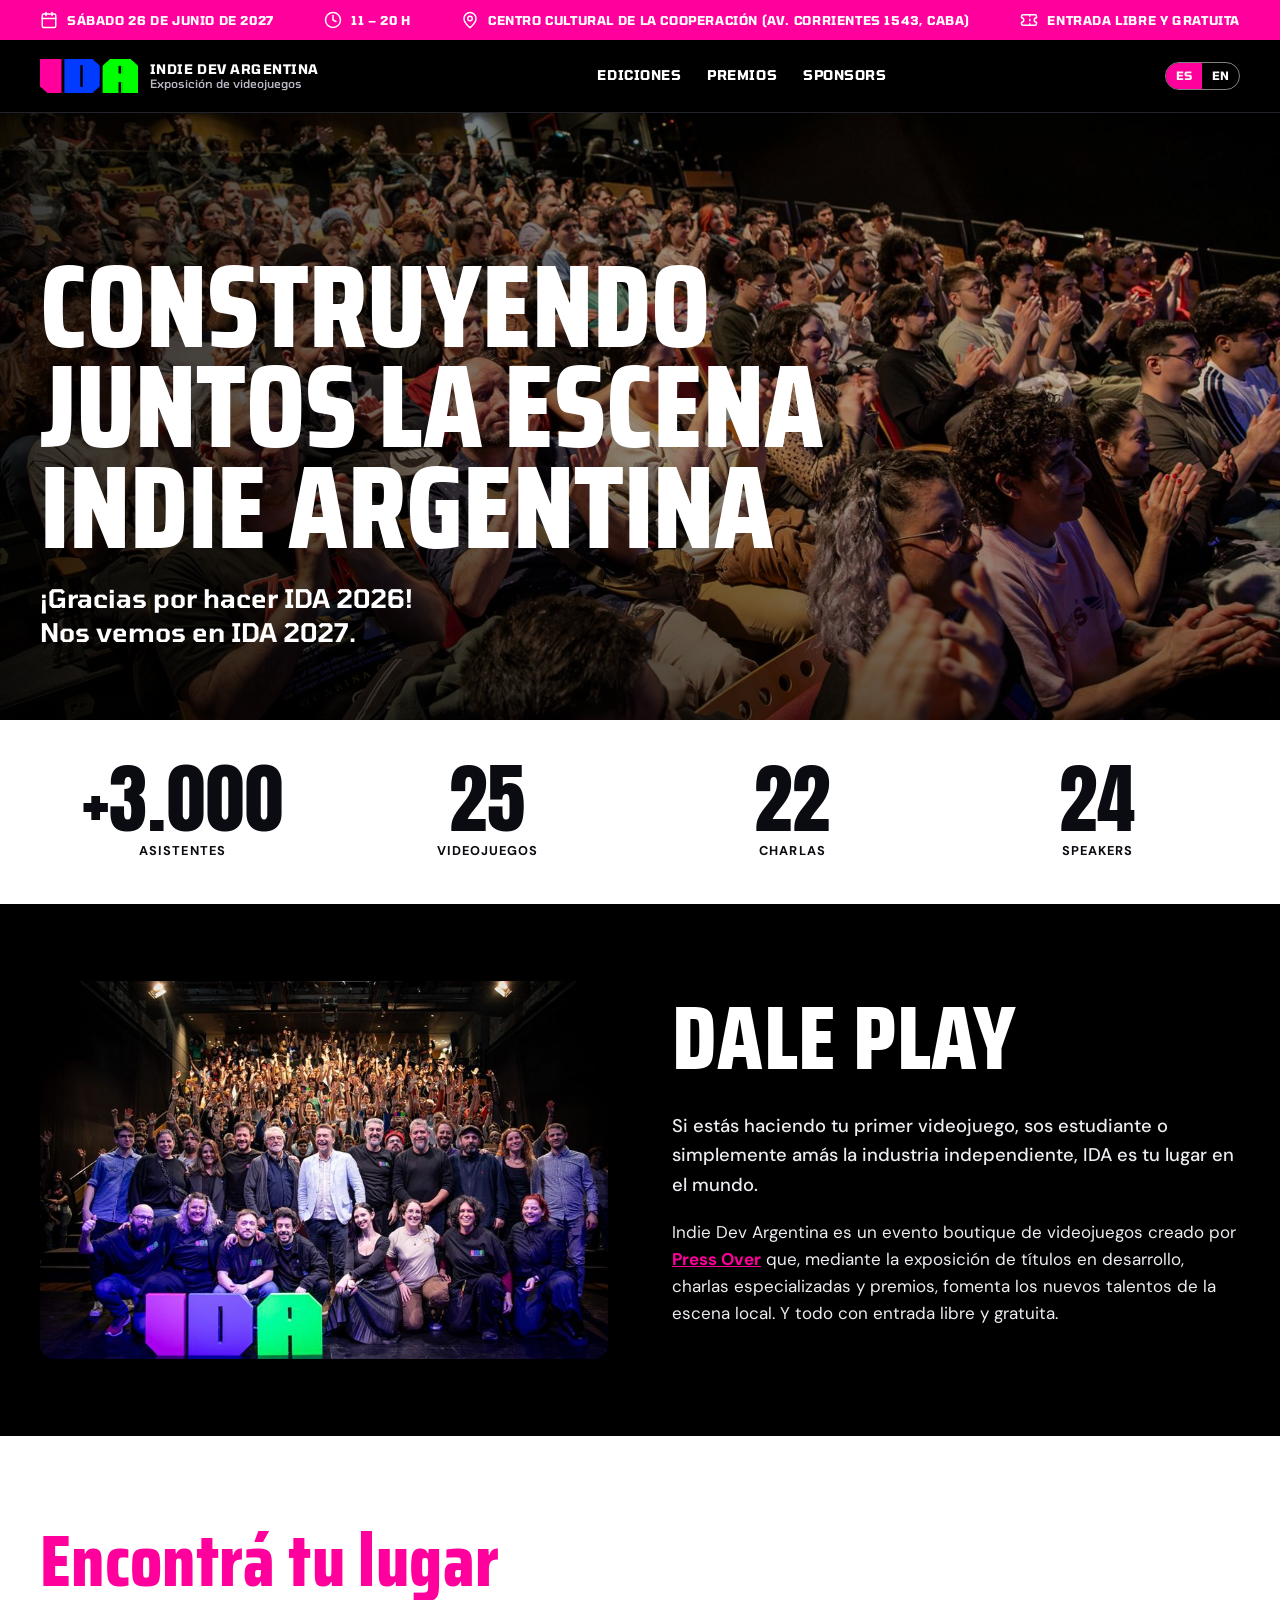
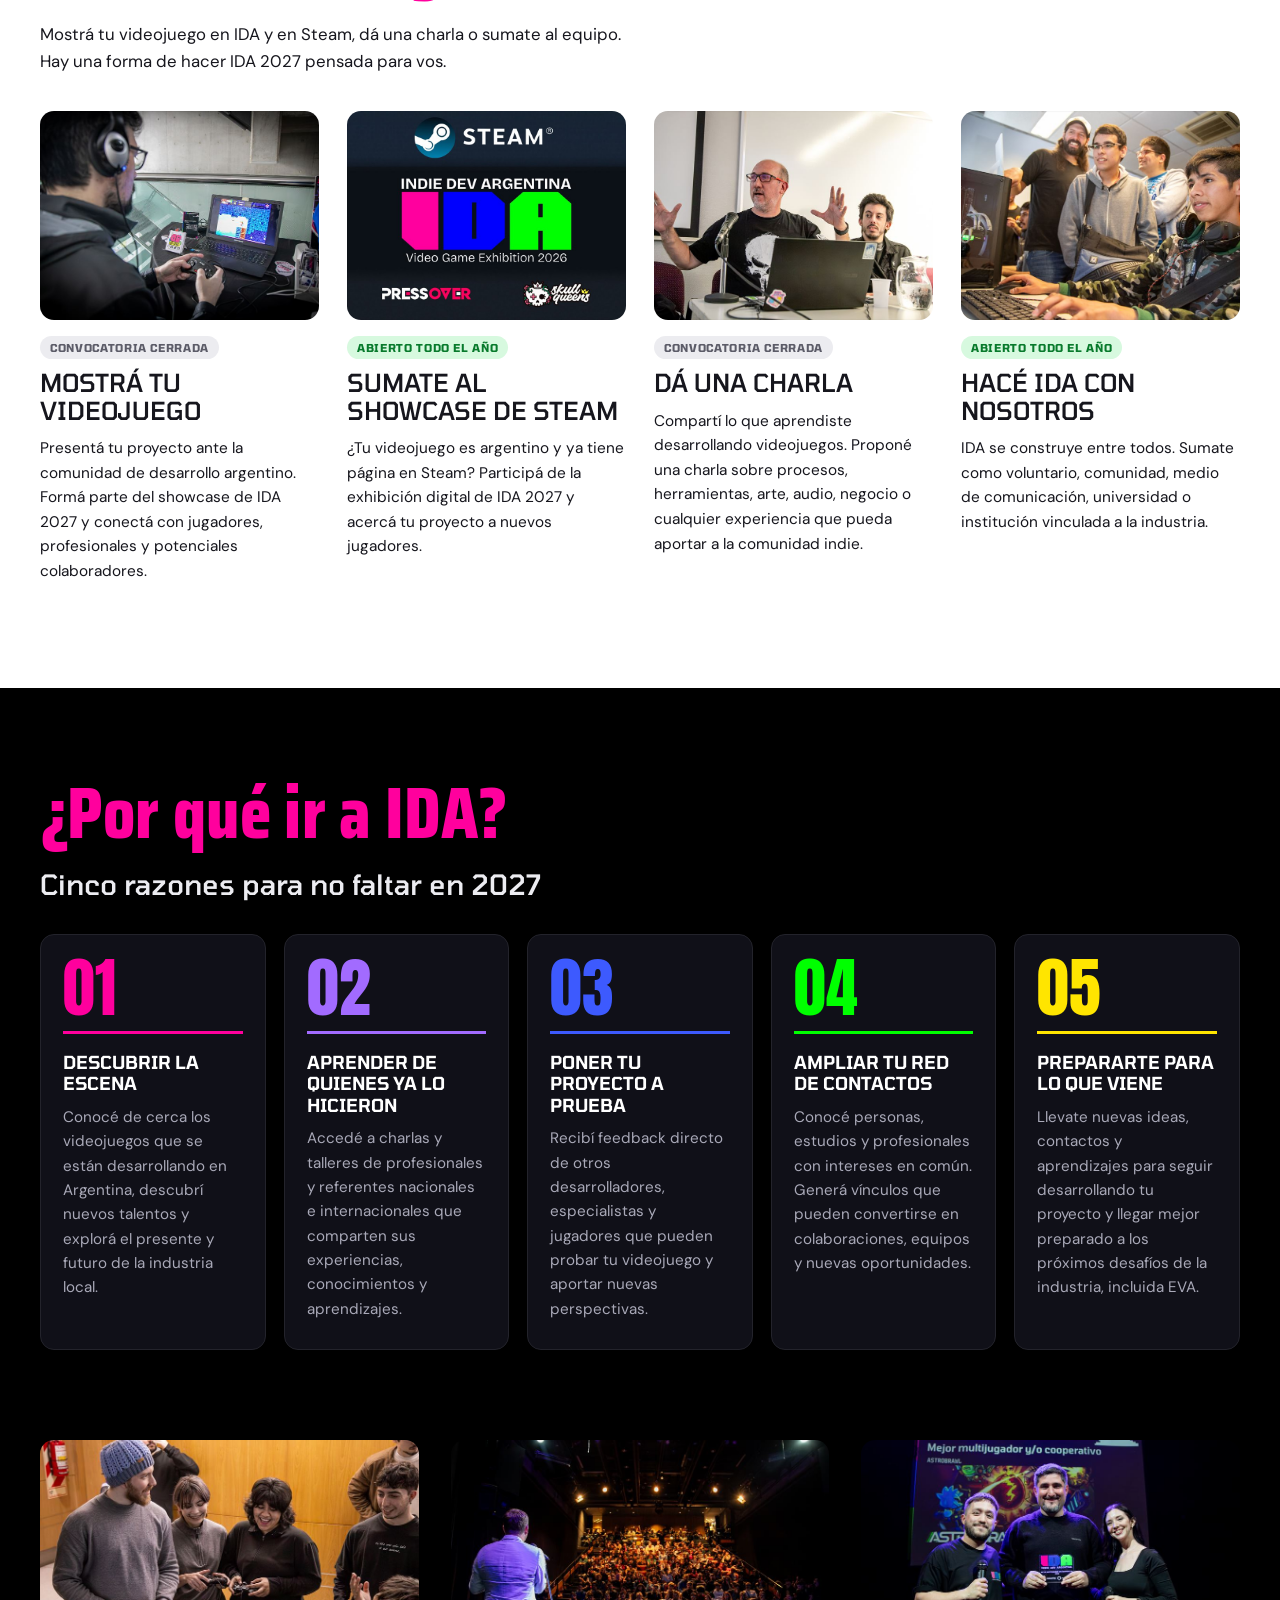
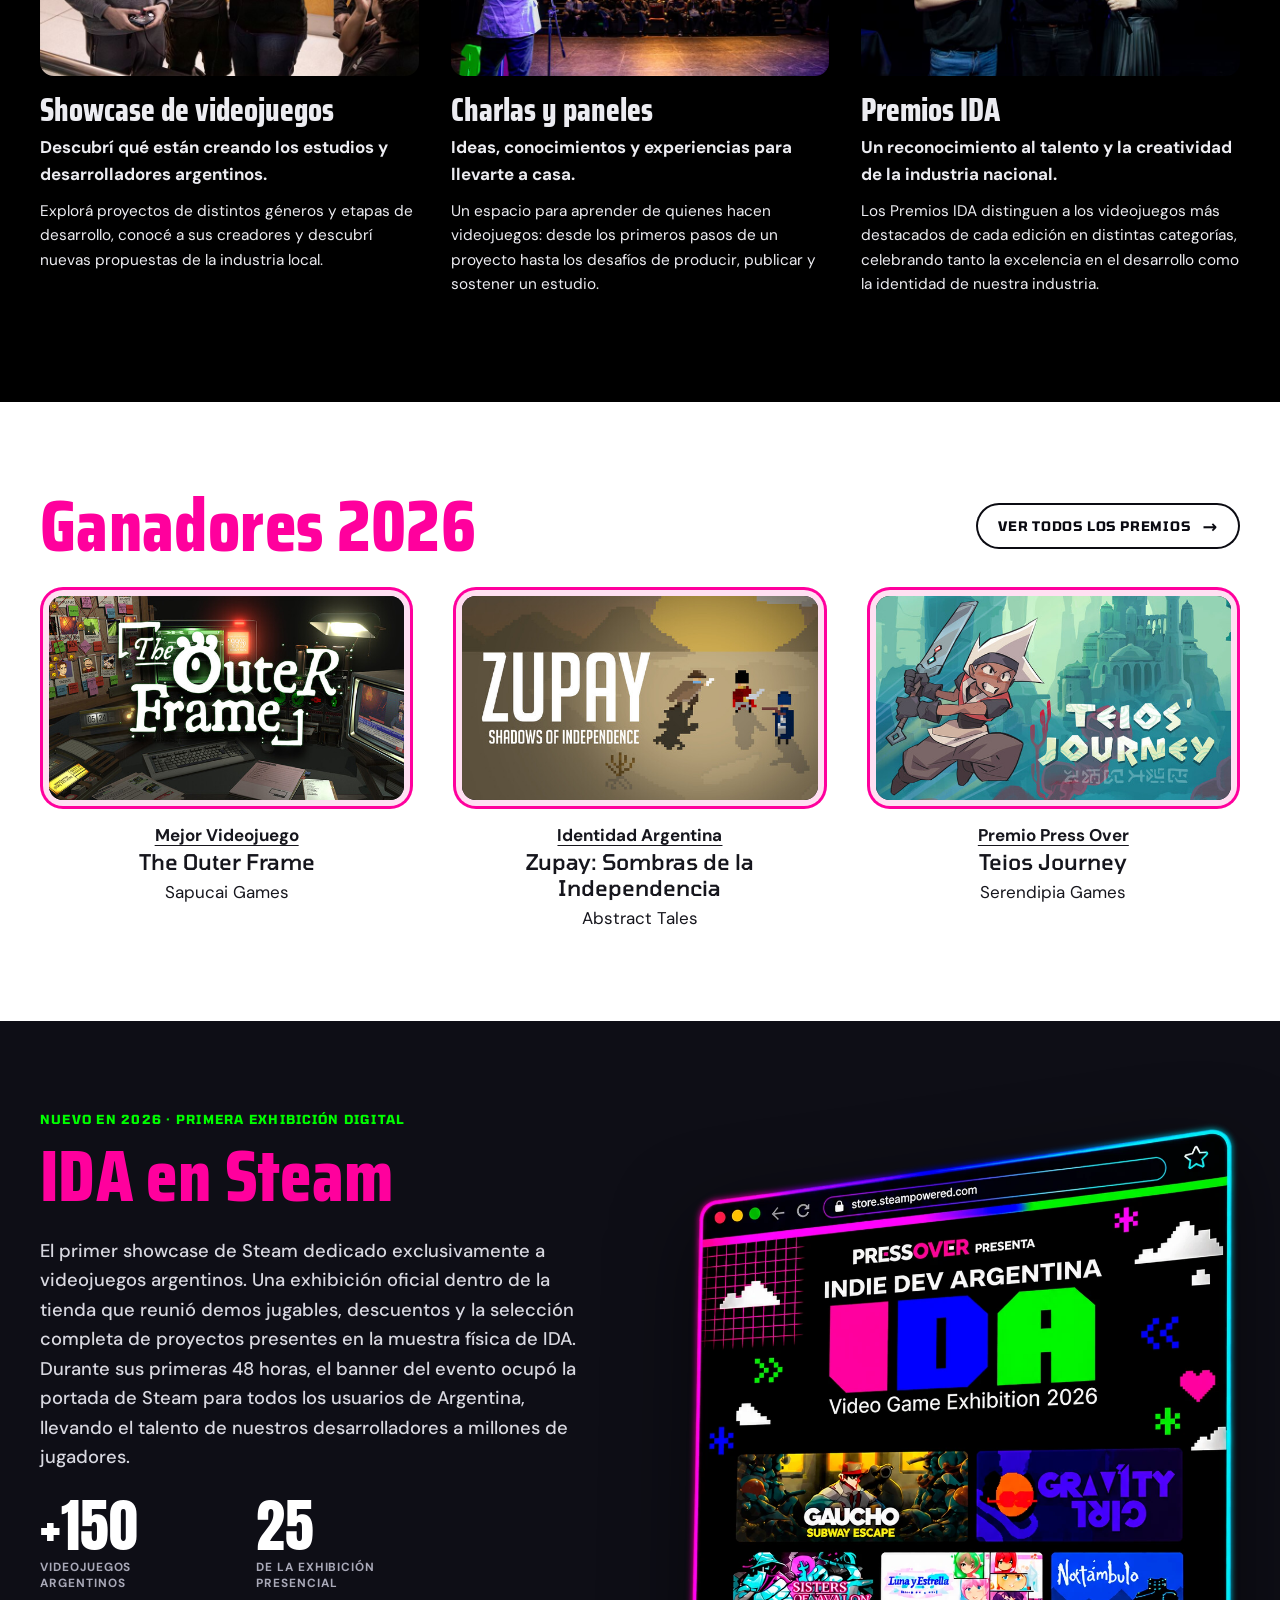
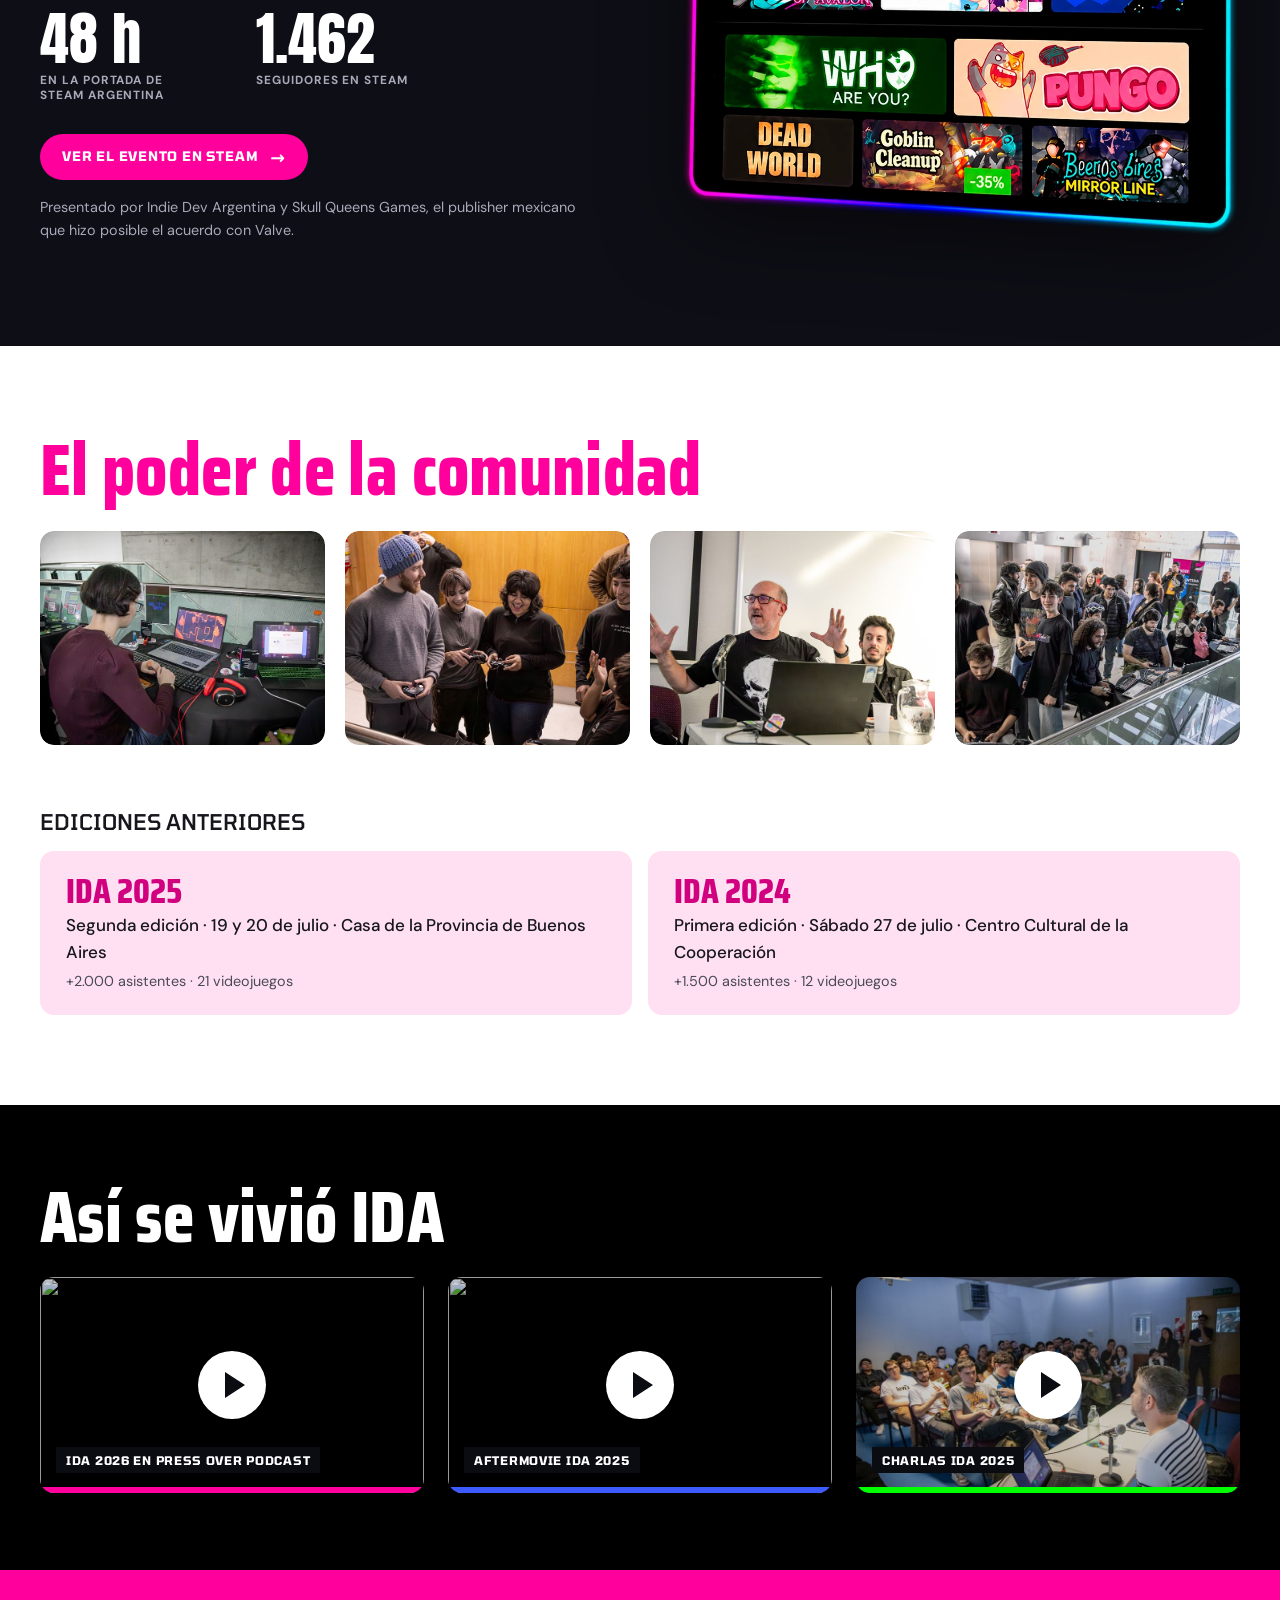
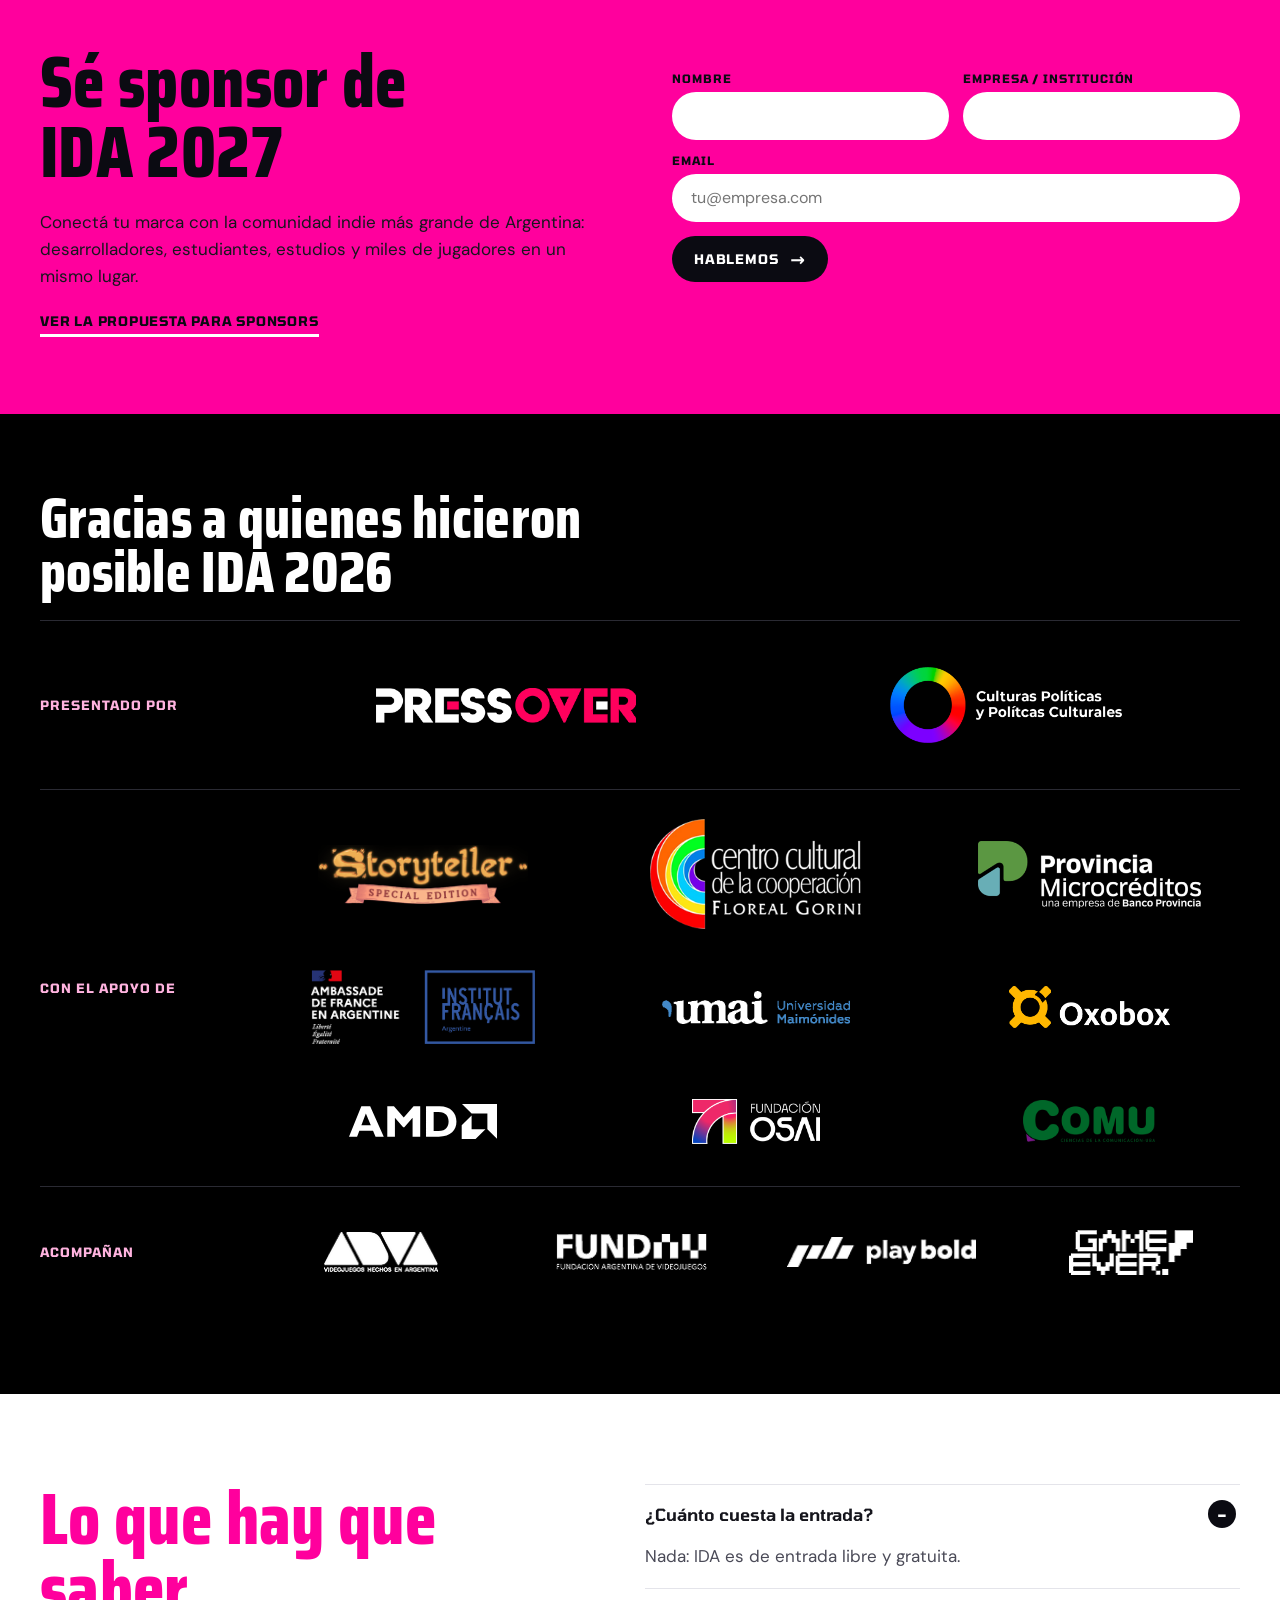
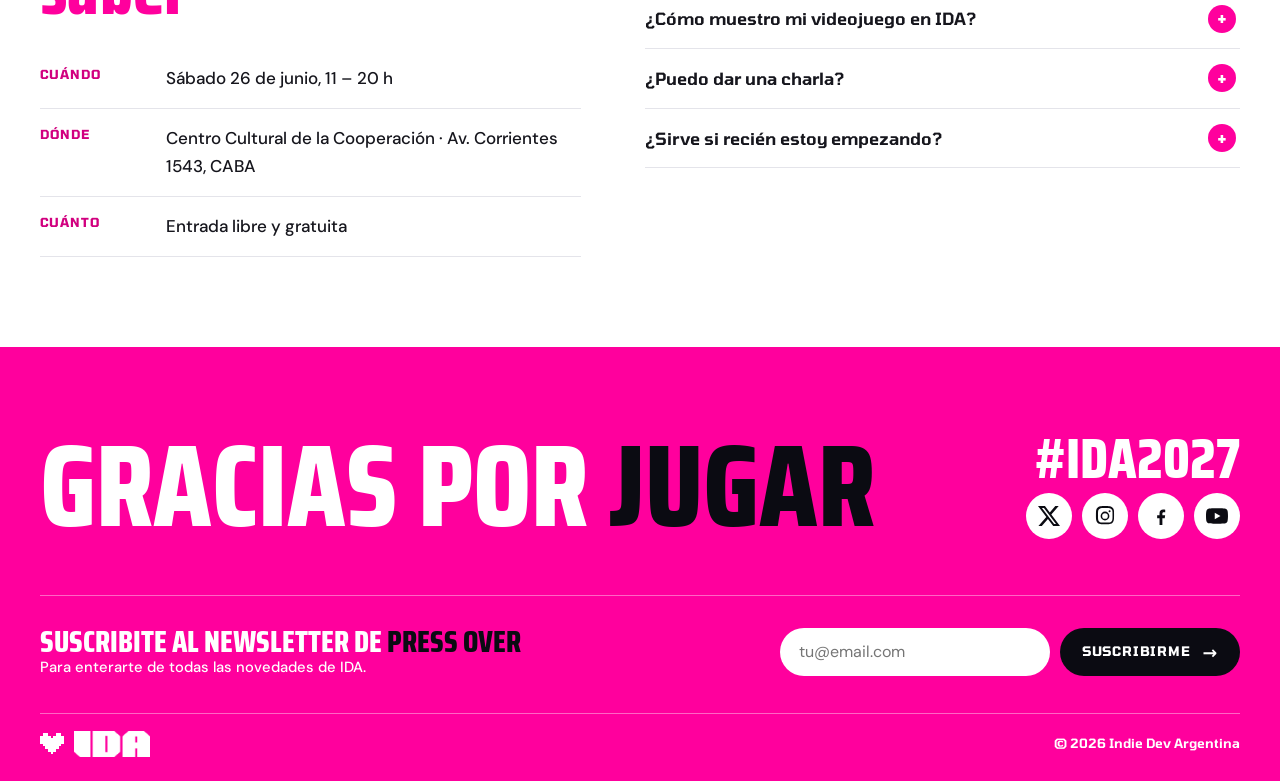
==== commit df2f6958: "Home: textos nuevos de Encontrá tu lugar, Por qué ir a IDA y sus cinco razones; IDA en Steam con tex" ====
--- a/index.html
+++ b/index.html
@@ -16,7 +16,7 @@
   <link rel="preconnect" href="https://fonts.googleapis.com">
   <link rel="preconnect" href="https://fonts.gstatic.com" crossorigin>
   <link href="https://fonts.googleapis.com/css2?family=Saira+Condensed:wght@700;800&family=Anton&family=Tomorrow:wght@500;600;700&family=DM+Sans:ital,opsz,wght@0,9..40,400;0,9..40,500;0,9..40,700;1,9..40,400&display=swap" rel="stylesheet">
-  <link rel="stylesheet" href="css/style.css?v=202611082046">
+  <link rel="stylesheet" href="css/style.css?v=202611082141">
 </head>
 <body data-page="home" data-title-es="IDA · Indie Dev Argentina · Exposición de videojuegos independientes" data-title-en="IDA · Indie Dev Argentina · Independent videogame expo">
 
@@ -68,11 +68,11 @@
       <h2 class="display" data-i18n="why.title">¿Por qué ir a IDA?</h2>
       <p class="sub" data-i18n="why.sub">Cinco razones para no faltar en <span data-render="nextYear"></span></p>
       <div class="reasons">
-        <article class="reason"><span class="reason__n">01</span><h3 data-i18n="why.1.t">Descubrir la escena</h3><p data-i18n="why.1.d">Conocé de primera mano los videojuegos indie que se hacen en Argentina y hacia dónde va la industria local.</p></article>
-        <article class="reason"><span class="reason__n">02</span><h3 data-i18n="why.2.t">Aprender de quienes ya lo hicieron</h3><p data-i18n="why.2.d">Charlas y talleres de referentes nacionales e internacionales.</p></article>
-        <article class="reason"><span class="reason__n">03</span><h3 data-i18n="why.3.t">Recibir feedback real</h3><p data-i18n="why.3.d">Devs, especialistas y cientos de jugadores probando tu proyecto en vivo.</p></article>
-        <article class="reason"><span class="reason__n">04</span><h3 data-i18n="why.4.t">Ampliar tu red</h3><p data-i18n="why.4.d">Contactos que se convierten en equipos, colaboraciones y oportunidades.</p></article>
-        <article class="reason"><span class="reason__n">05</span><h3 data-i18n="why.5.t">Llegar mejor a la próxima EVA</h3><p data-i18n="why.5.d">Con un proyecto más pulido y la comunidad de tu lado.</p></article>
+        <article class="reason"><span class="reason__n">01</span><h3 data-i18n="why.1.t">Descubrir la escena</h3><p data-i18n="why.1.d">Conocé de cerca los videojuegos que se están desarrollando en Argentina, descubrí nuevos talentos y explorá el presente y futuro de la industria local.</p></article>
+        <article class="reason"><span class="reason__n">02</span><h3 data-i18n="why.2.t">Aprender de quienes ya lo hicieron</h3><p data-i18n="why.2.d">Accedé a charlas y talleres de profesionales y referentes nacionales e internacionales que comparten sus experiencias, conocimientos y aprendizajes.</p></article>
+        <article class="reason"><span class="reason__n">03</span><h3 data-i18n="why.3.t">Poner tu proyecto a prueba</h3><p data-i18n="why.3.d">Recibí feedback directo de otros desarrolladores, especialistas y jugadores que pueden probar tu videojuego y aportar nuevas perspectivas.</p></article>
+        <article class="reason"><span class="reason__n">04</span><h3 data-i18n="why.4.t">Ampliar tu red de contactos</h3><p data-i18n="why.4.d">Conocé personas, estudios y profesionales con intereses en común. Generá vínculos que pueden convertirse en colaboraciones, equipos y nuevas oportunidades.</p></article>
+        <article class="reason"><span class="reason__n">05</span><h3 data-i18n="why.5.t">Prepararte para lo que viene</h3><p data-i18n="why.5.d">Llevate nuevas ideas, contactos y aprendizajes para seguir desarrollando tu proyecto y llegar mejor preparado a los próximos desafíos de la industria, incluida EVA.</p></article>
       </div>
     </div>
   </section>
@@ -83,20 +83,20 @@
       <article class="feature">
         <img src="img/photos/g26-03-800.jpg" alt="" loading="lazy" width="800" height="533">
         <h3 data-i18n="ft.1.title">Showcase de videojuegos</h3>
-        <p class="feature__sub" data-i18n="ft.1.sub">Videojuegos en desarrollo para probar en cada piso.</p>
-        <p data-i18n="ft.1.text">Equipos de todo el país muestran sus proyectos, los dejan jugar y escuchan al público. La selección prioriza primeras obras y equipos nuevos.</p>
+        <p class="feature__sub" data-i18n="ft.1.sub">Descubrí qué están creando los estudios y desarrolladores argentinos.</p>
+        <p data-i18n="ft.1.text">Explorá proyectos de distintos géneros y etapas de desarrollo, conocé a sus creadores y descubrí nuevas propuestas de la industria local.</p>
       </article>
       <article class="feature">
         <img src="img/photos/g26-06-800.jpg" alt="" loading="lazy" width="800" height="533">
         <h3 data-i18n="ft.2.title">Charlas y paneles</h3>
-        <p class="feature__sub" data-i18n="ft.2.sub">Experiencias reales de desarrollo, en simultáneo.</p>
-        <p data-i18n="ft.2.text">Postmortems, procesos, herramientas, arte, audio y negocio, para quienes recién arrancan y para devs con años en la industria.</p>
+        <p class="feature__sub" data-i18n="ft.2.sub">Ideas, conocimientos y experiencias para llevarte a casa.</p>
+        <p data-i18n="ft.2.text">Un espacio para aprender de quienes hacen videojuegos: desde los primeros pasos de un proyecto hasta los desafíos de producir, publicar y sostener un estudio.</p>
       </article>
       <article class="feature">
         <img src="img/photos/g26-07-800.jpg" alt="" loading="lazy" width="800" height="533">
         <h3 data-i18n="ft.3.title">Premios IDA</h3>
-        <p class="feature__sub" data-i18n="ft.3.sub">Lo mejor del showcase, desde 2025.</p>
-        <p data-i18n="ft.3.text">En cada edición premiamos a los videojuegos del showcase en distintas categorías, de audio y narrativa al mejor videojuego.</p>
+        <p class="feature__sub" data-i18n="ft.3.sub">Un reconocimiento al talento y la creatividad de la industria nacional.</p>
+        <p data-i18n="ft.3.text">Los Premios IDA distinguen a los videojuegos más destacados de cada edición en distintas categorías, celebrando tanto la excelencia en el desarrollo como la identidad de nuestra industria.</p>
       </article>
     </div>
   </section>
@@ -196,9 +196,9 @@
 <!-- Pie ("Gracias por jugar", hashtag y redes): lo arma js/main.js -->
 <div id="v2-foot"></div>
 
-<script src="data/ediciones.js?v=202611082046"></script>
-<script src="js/i18n.js?v=202611082046"></script>
-<script src="js/textos.js?v=202611082046"></script>
-<script src="js/main.js?v=202611082046"></script>
+<script src="data/ediciones.js?v=202611082141"></script>
+<script src="js/i18n.js?v=202611082141"></script>
+<script src="js/textos.js?v=202611082141"></script>
+<script src="js/main.js?v=202611082141"></script>
 </body>
 </html>
--- a/css/style.css
+++ b/css/style.css
@@ -110,7 +110,6 @@
 }
 .u-link:hover { color: var(--mag-ink); }
 .band--dark .u-link { color: #fff; }
-.ph { display: inline-block; padding: 2px 8px; border: 1px dashed #b39500; background: #fff7b0; color: #5a4a00; font: 700 .66rem/1.5 var(--f-head); text-transform: uppercase; letter-spacing: .06em; border-radius: 4px; }
 
 /* ---------- Barra de info (magenta) + marca y nav (negra) ---------- */
 .masthead { position: sticky; top: calc(-1 * var(--brand-h)); z-index: 50; color: #fff; }
@@ -277,7 +276,6 @@
 .vcard__play { position: absolute; left: 50%; top: 50%; width: 68px; height: 68px; margin: -34px 0 0 -34px; border-radius: 50%; background: #fff; z-index: 1; }
 .vcard__play::after { content: ''; position: absolute; left: 27px; top: 21px; border-left: 20px solid var(--ink); border-top: 13px solid transparent; border-bottom: 13px solid transparent; }
 .vcard__label { position: absolute; left: 16px; bottom: 20px; z-index: 1; background: var(--ink); padding: 6px 10px; font: 700 .74rem/1.2 var(--f-head); text-transform: uppercase; letter-spacing: .06em; }
-.vcard .ph { position: absolute; right: 14px; top: 14px; z-index: 1; }
 .vcard--frame { cursor: auto; }
 .vcard--soon { cursor: default; }
 
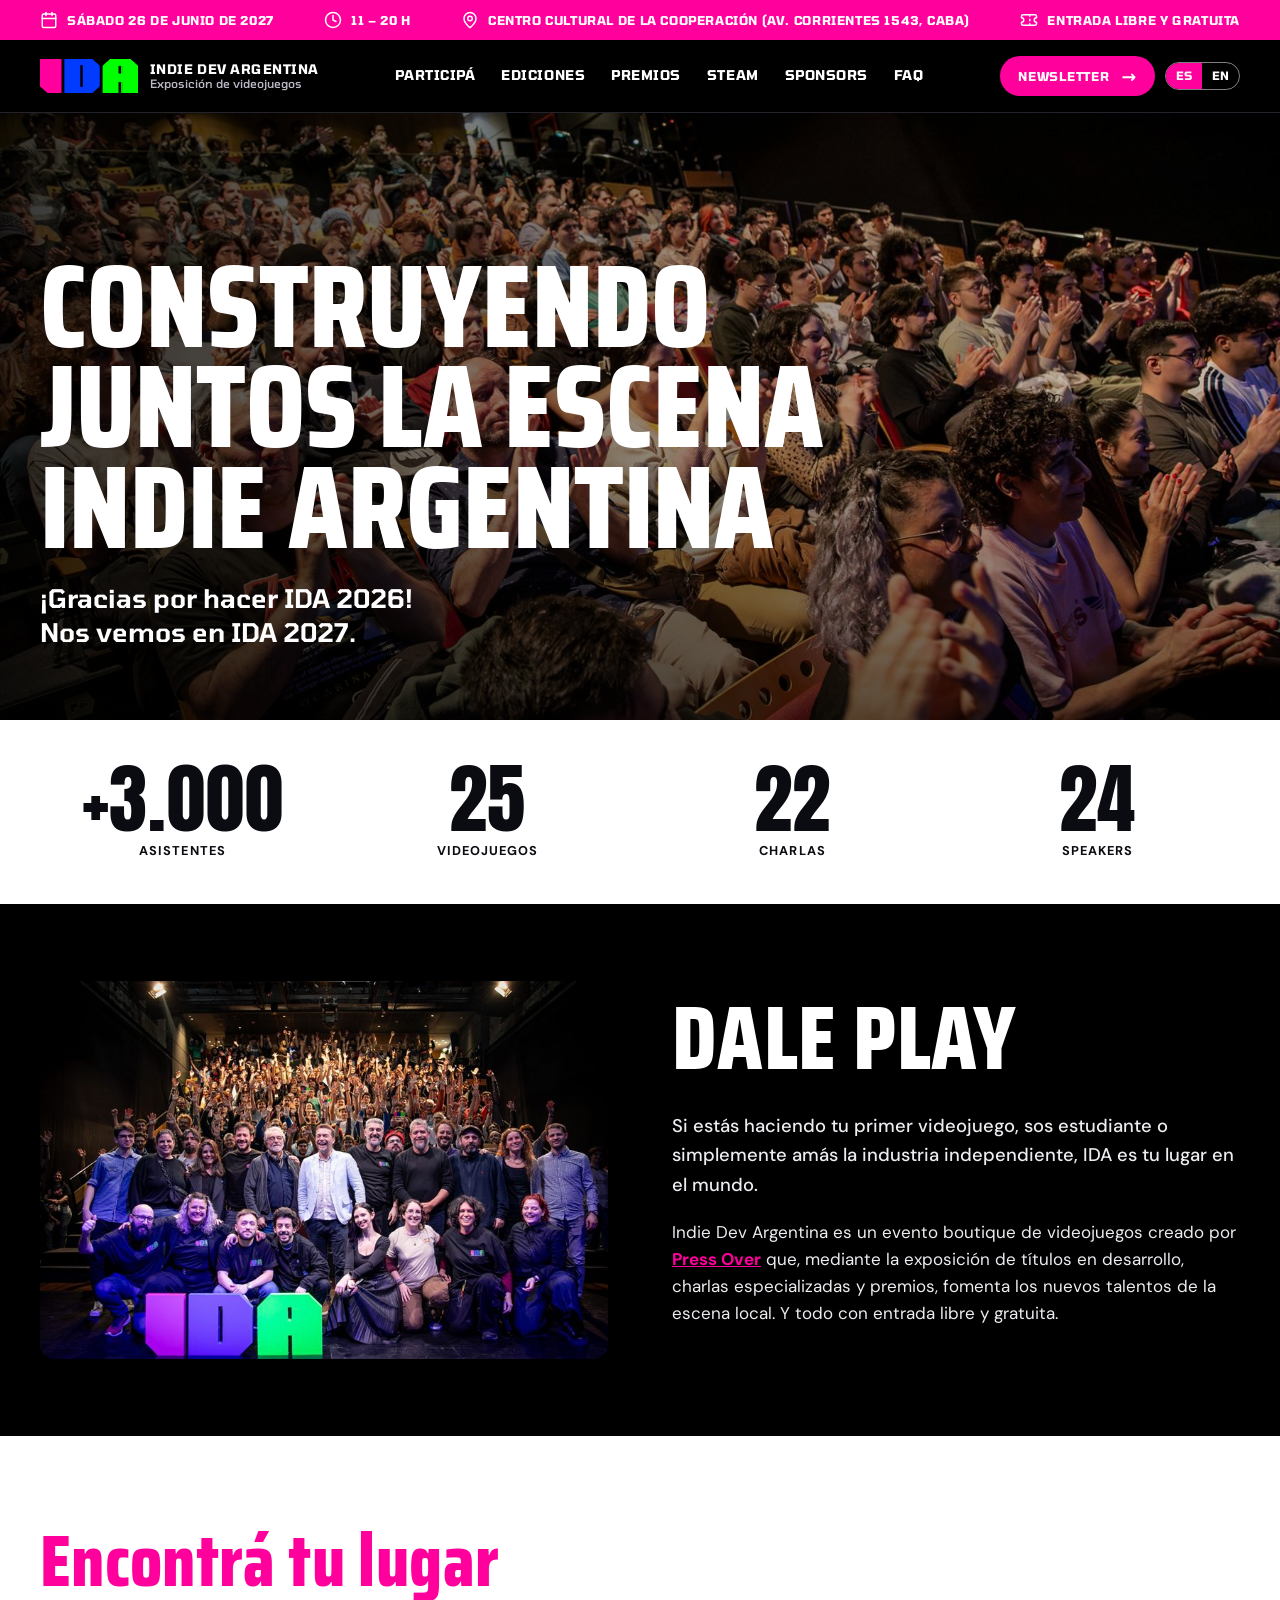
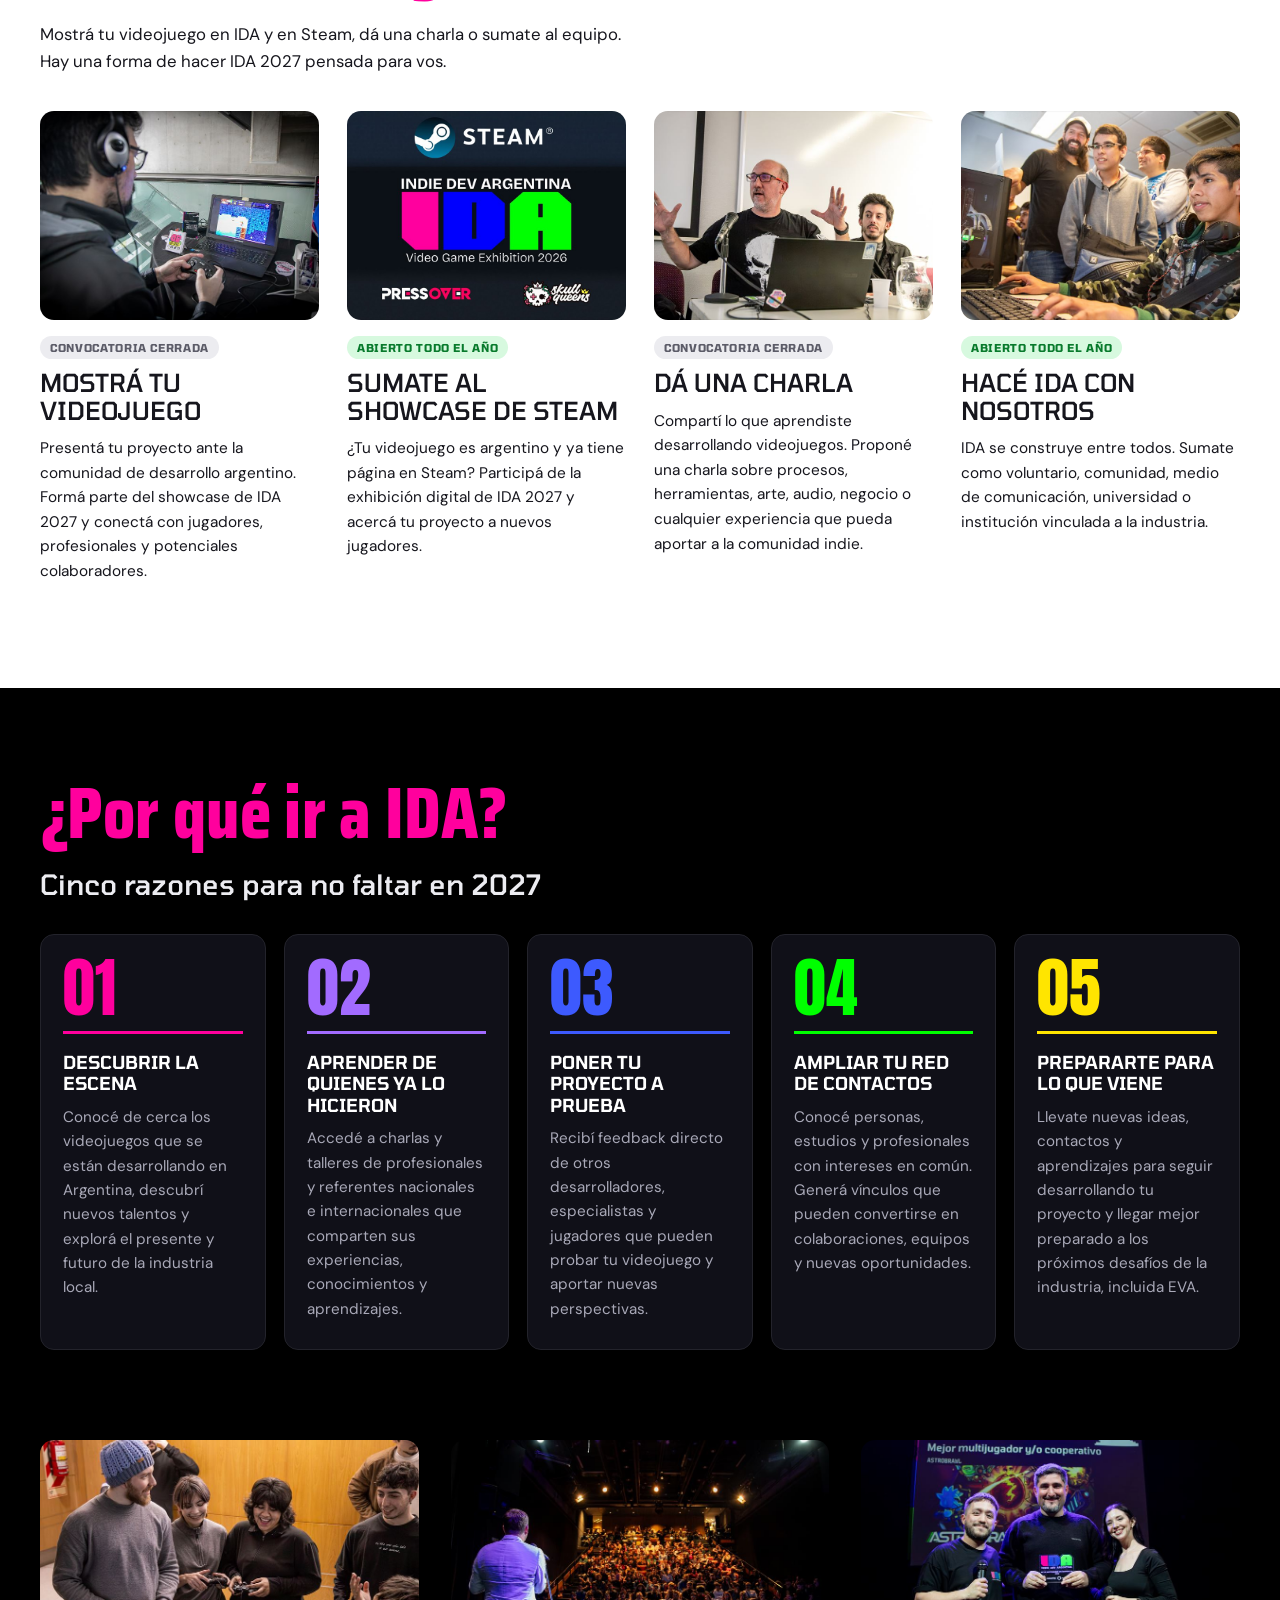
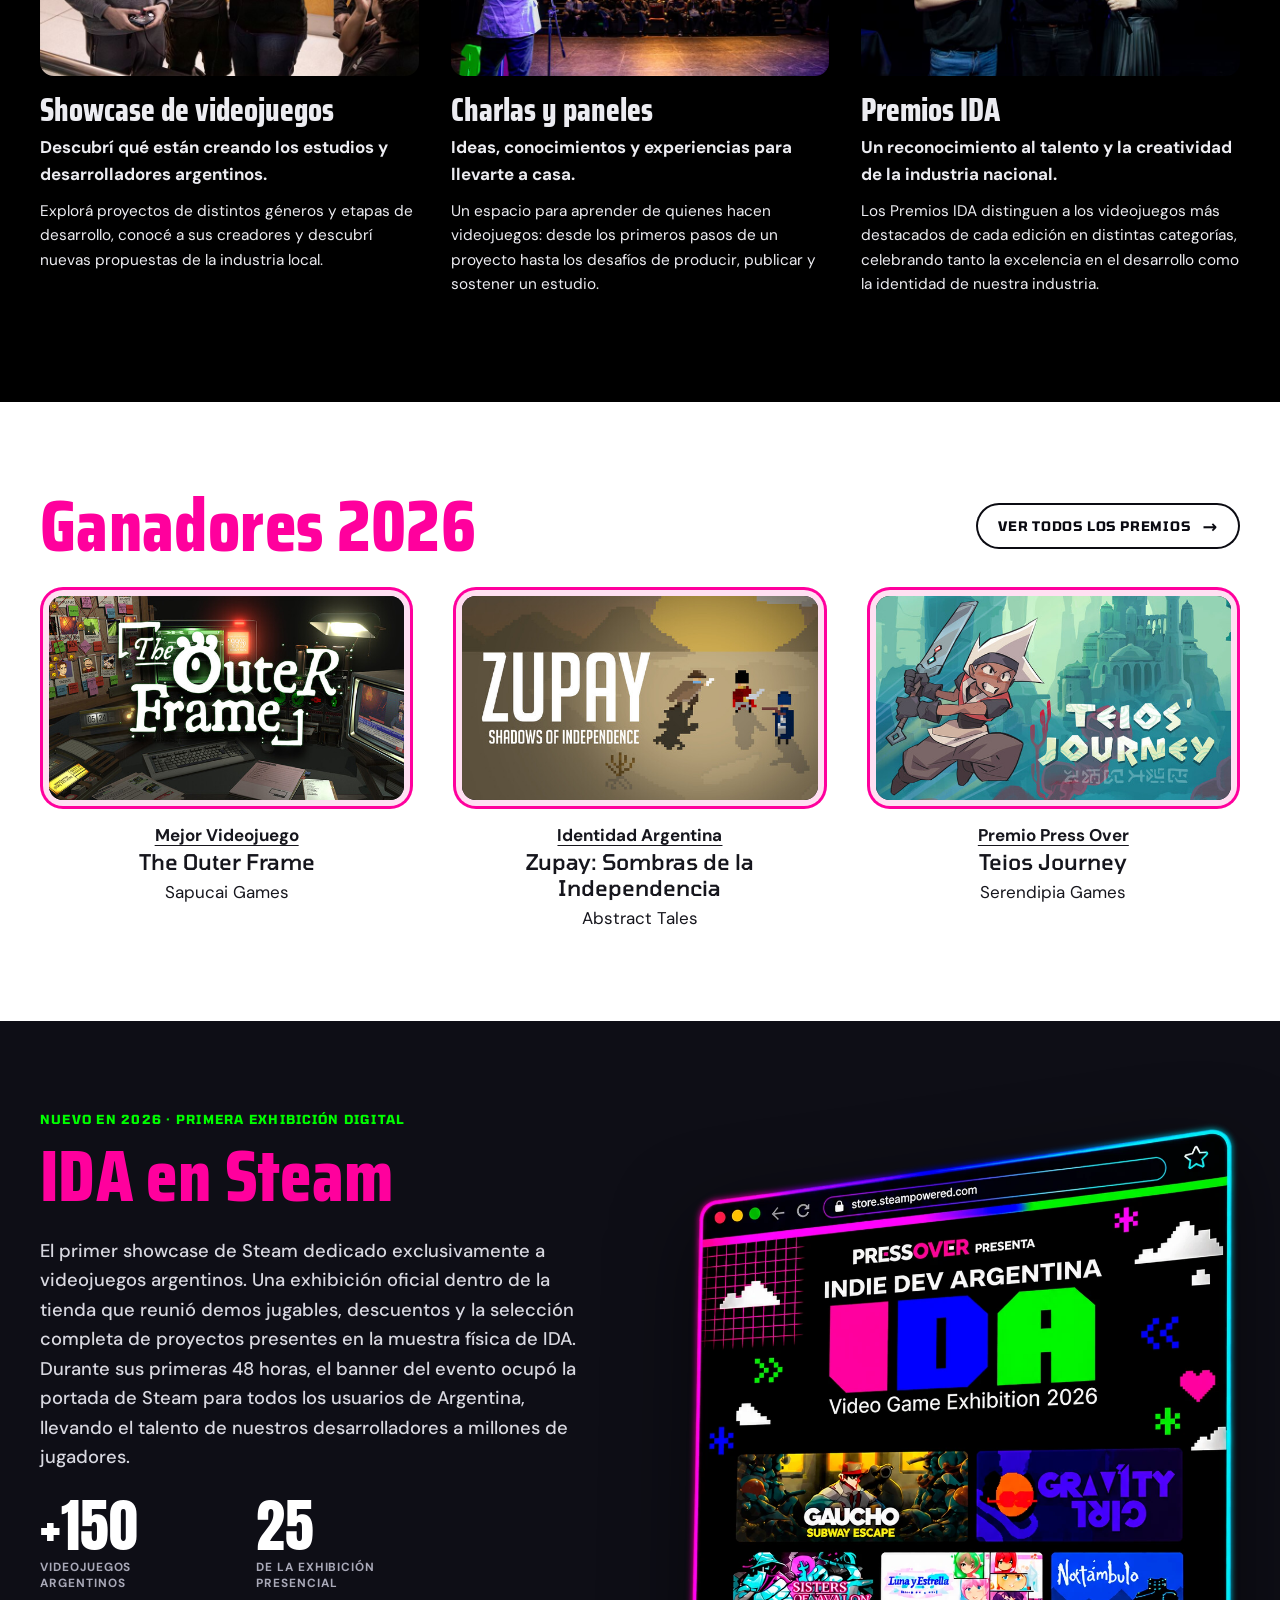
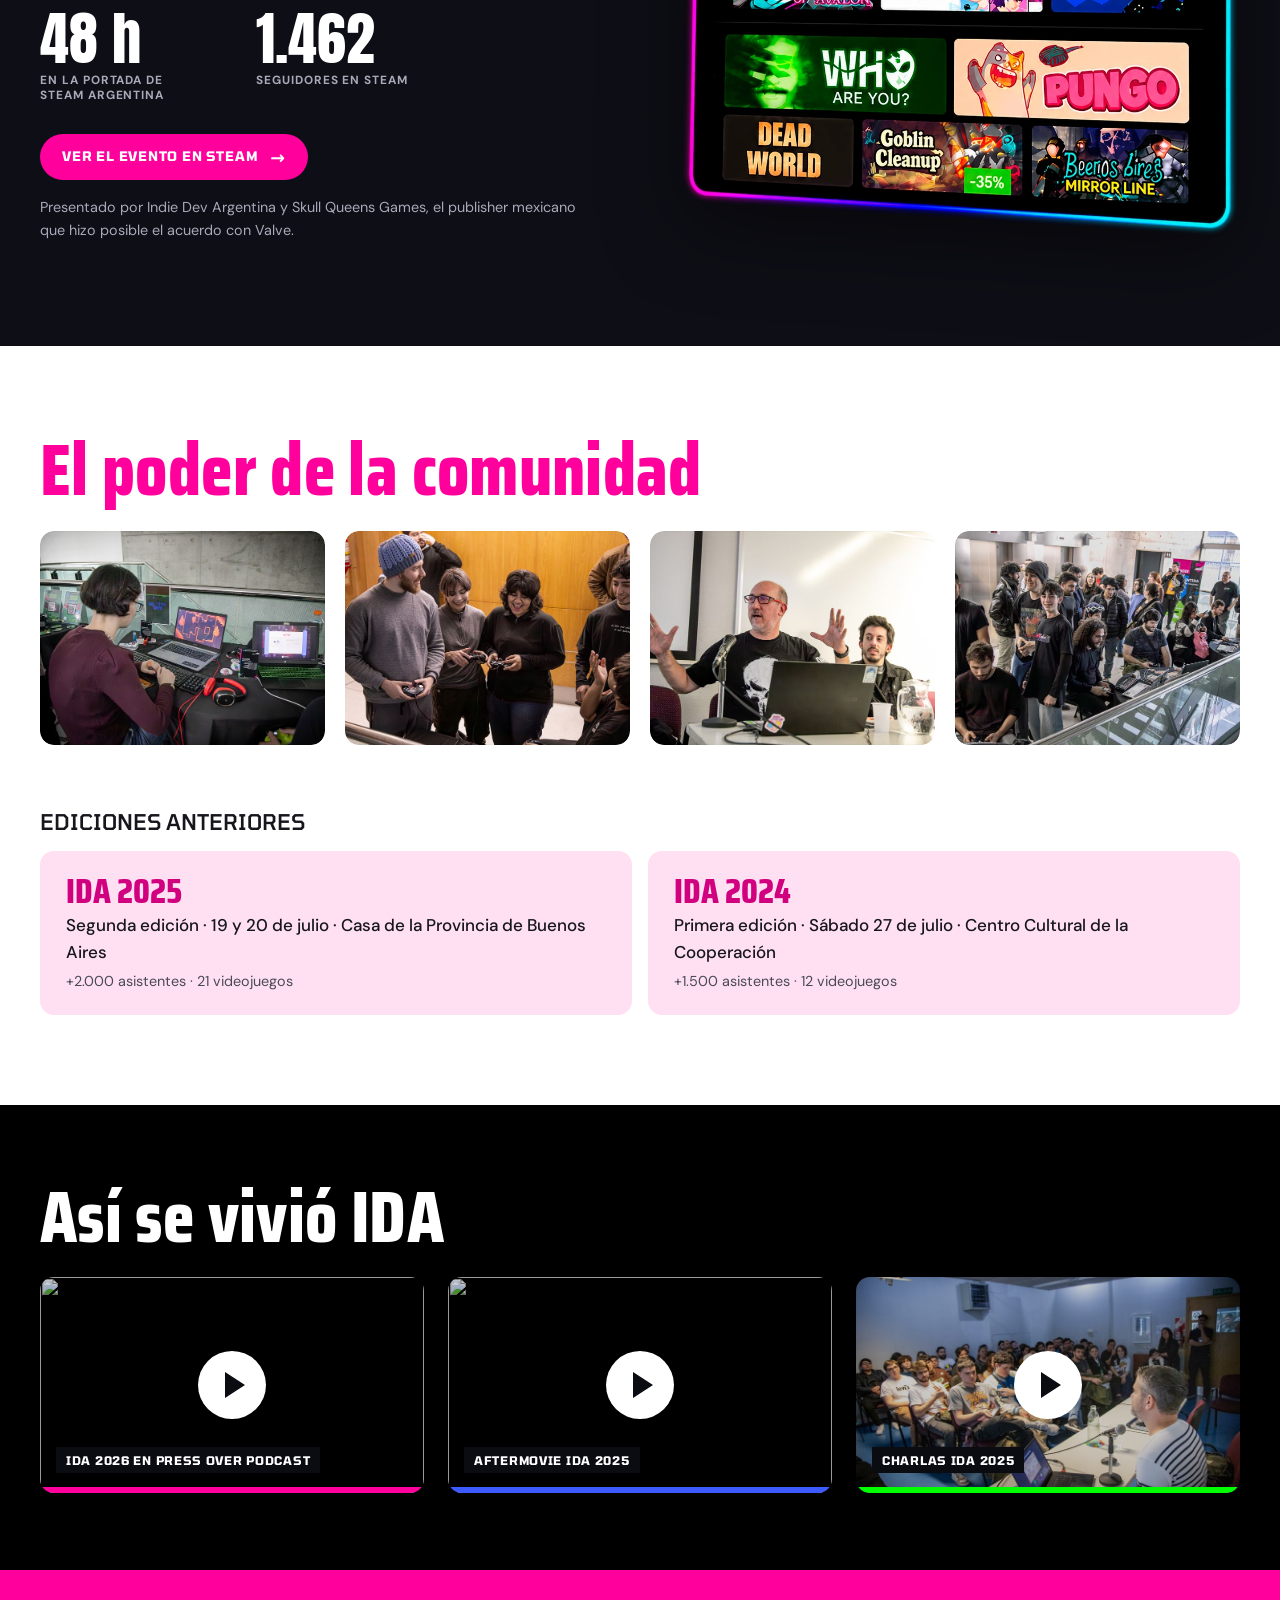
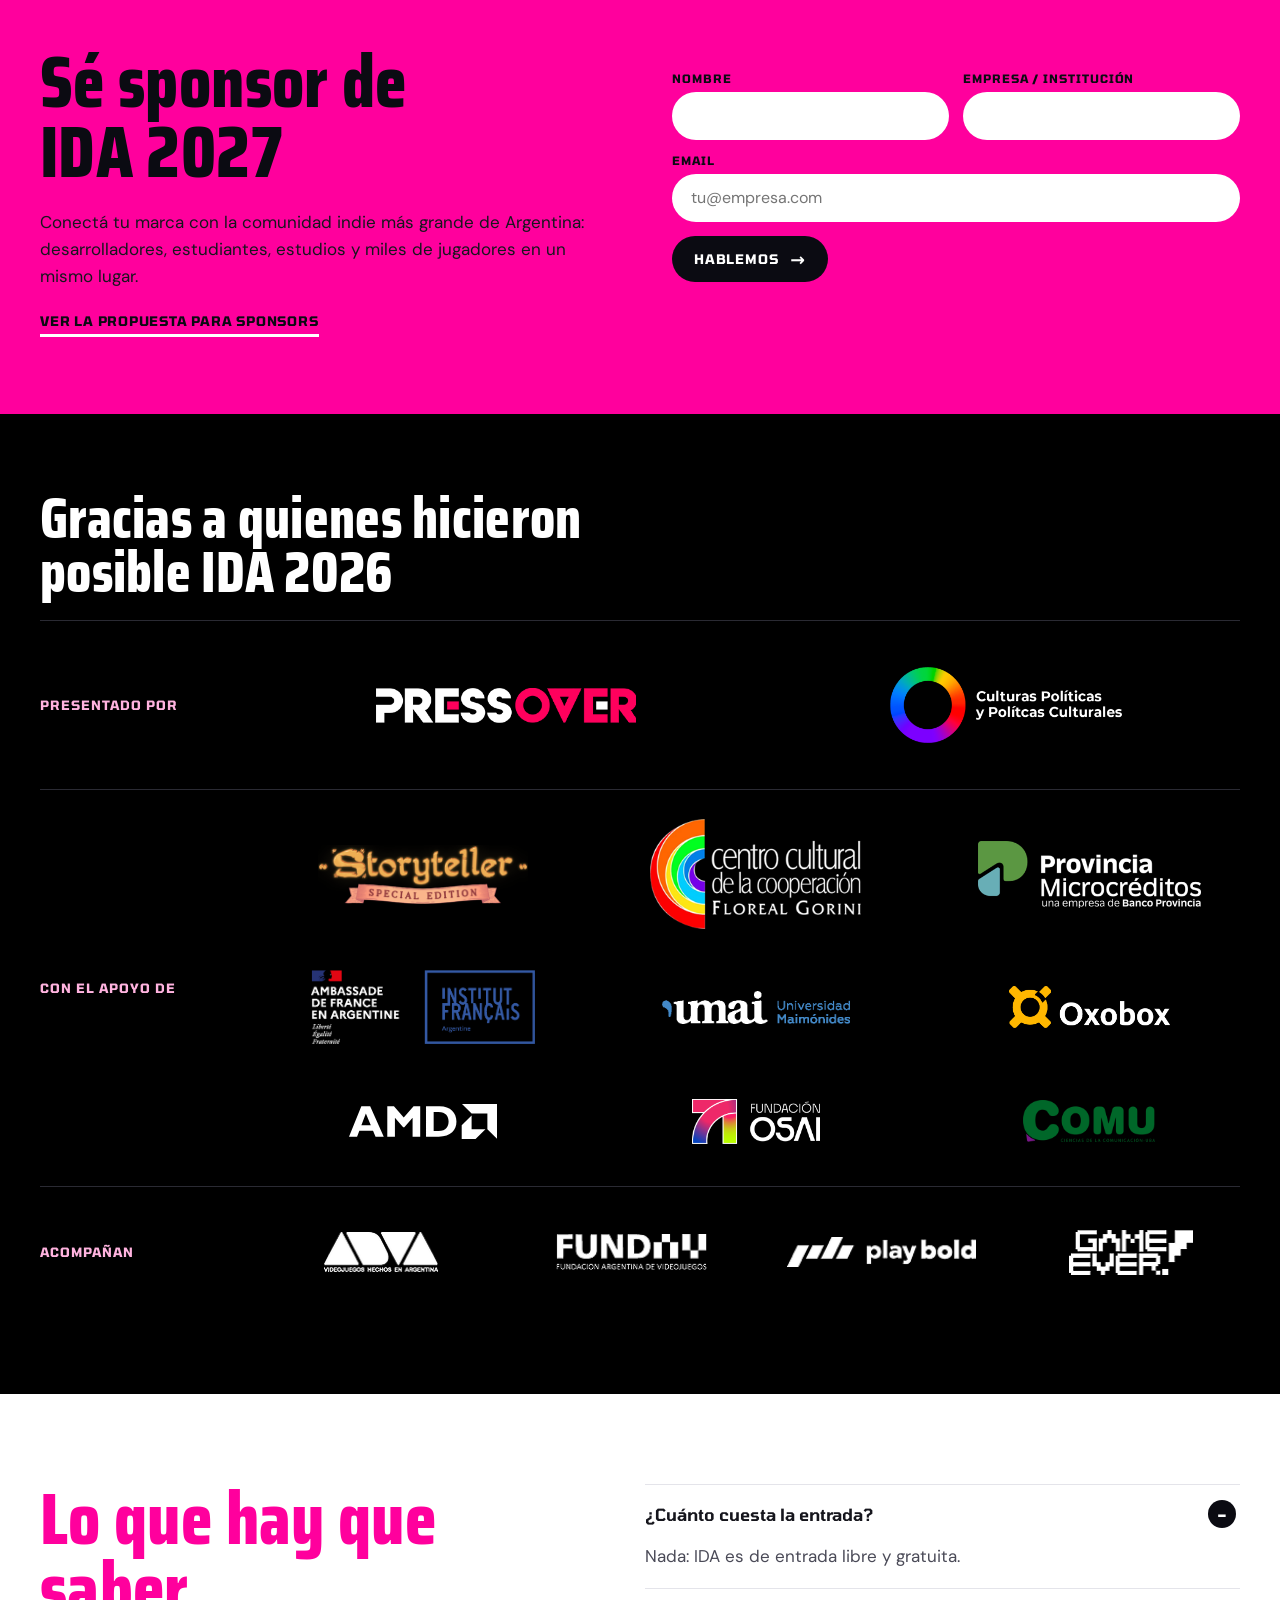
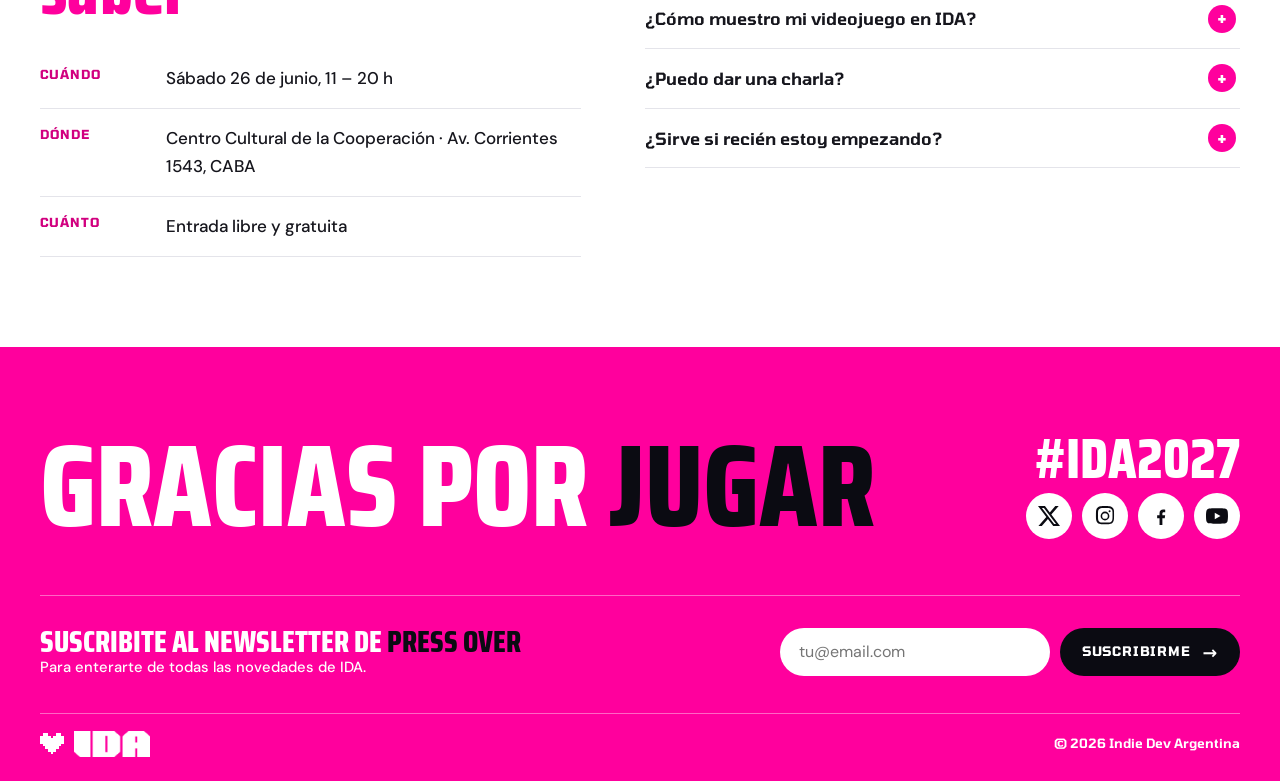
==== commit 495f857b: "Menú: Participá, Steam y FAQ como atajos a la home y botón Newsletter que baja al footer" ====
--- a/index.html
+++ b/index.html
@@ -16,7 +16,7 @@
   <link rel="preconnect" href="https://fonts.googleapis.com">
   <link rel="preconnect" href="https://fonts.gstatic.com" crossorigin>
   <link href="https://fonts.googleapis.com/css2?family=Saira+Condensed:wght@700;800&family=Anton&family=Tomorrow:wght@500;600;700&family=DM+Sans:ital,opsz,wght@0,9..40,400;0,9..40,500;0,9..40,700;1,9..40,400&display=swap" rel="stylesheet">
-  <link rel="stylesheet" href="css/style.css?v=202611082141">
+  <link rel="stylesheet" href="css/style.css?v=202611082157">
 </head>
 <body data-page="home" data-title-es="IDA · Indie Dev Argentina · Exposición de videojuegos independientes" data-title-en="IDA · Indie Dev Argentina · Independent videogame expo">
 
@@ -196,9 +196,9 @@
 <!-- Pie ("Gracias por jugar", hashtag y redes): lo arma js/main.js -->
 <div id="v2-foot"></div>
 
-<script src="data/ediciones.js?v=202611082141"></script>
-<script src="js/i18n.js?v=202611082141"></script>
-<script src="js/textos.js?v=202611082141"></script>
-<script src="js/main.js?v=202611082141"></script>
+<script src="data/ediciones.js?v=202611082157"></script>
+<script src="js/i18n.js?v=202611082157"></script>
+<script src="js/textos.js?v=202611082157"></script>
+<script src="js/main.js?v=202611082157"></script>
 </body>
 </html>
--- a/css/style.css
+++ b/css/style.css
@@ -533,7 +533,7 @@
   .reason { grid-column: span 2; }
   .reason:nth-child(4) { grid-column: 2 / span 2; }
 }
-@media (min-width: 1061px) and (max-width: 1180px) {
+@media (min-width: 1061px) and (max-width: 1260px) {
   .brand span { display: none; }
 }
 @media (max-width: 1060px) {
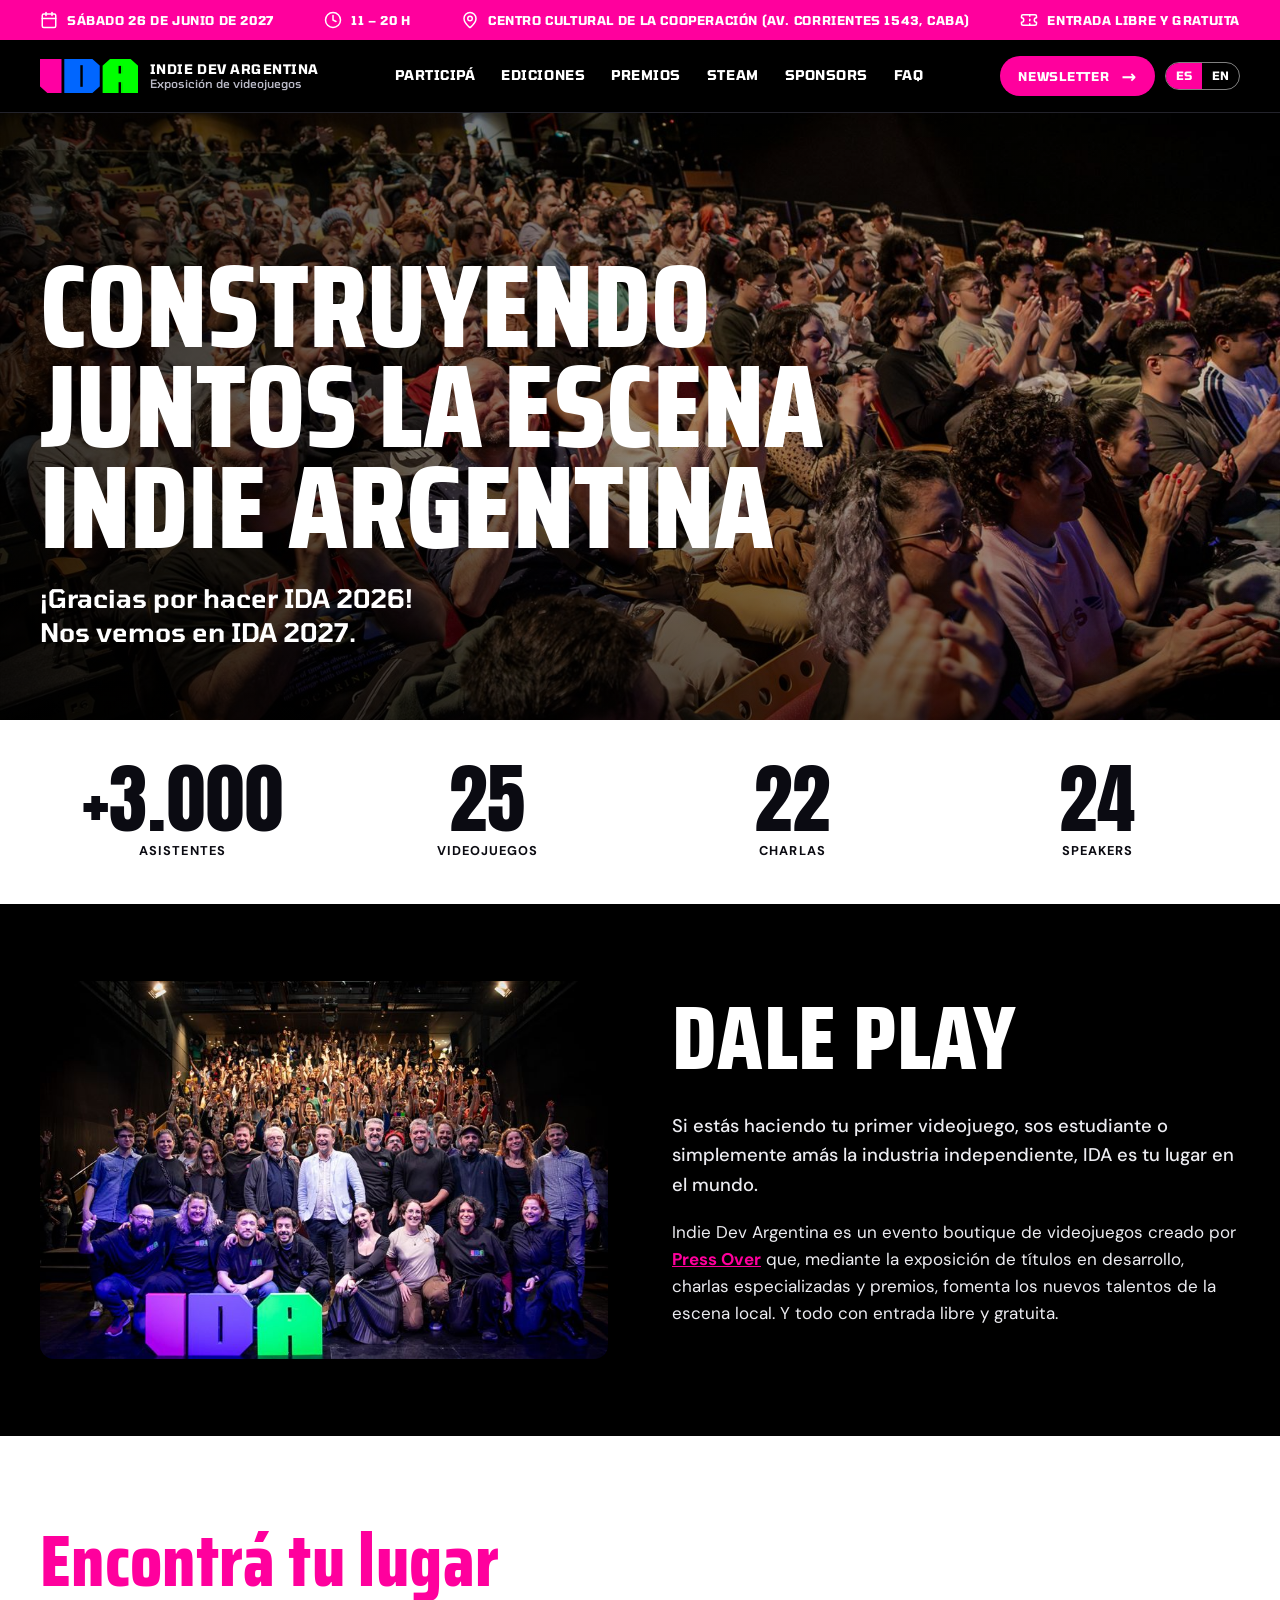
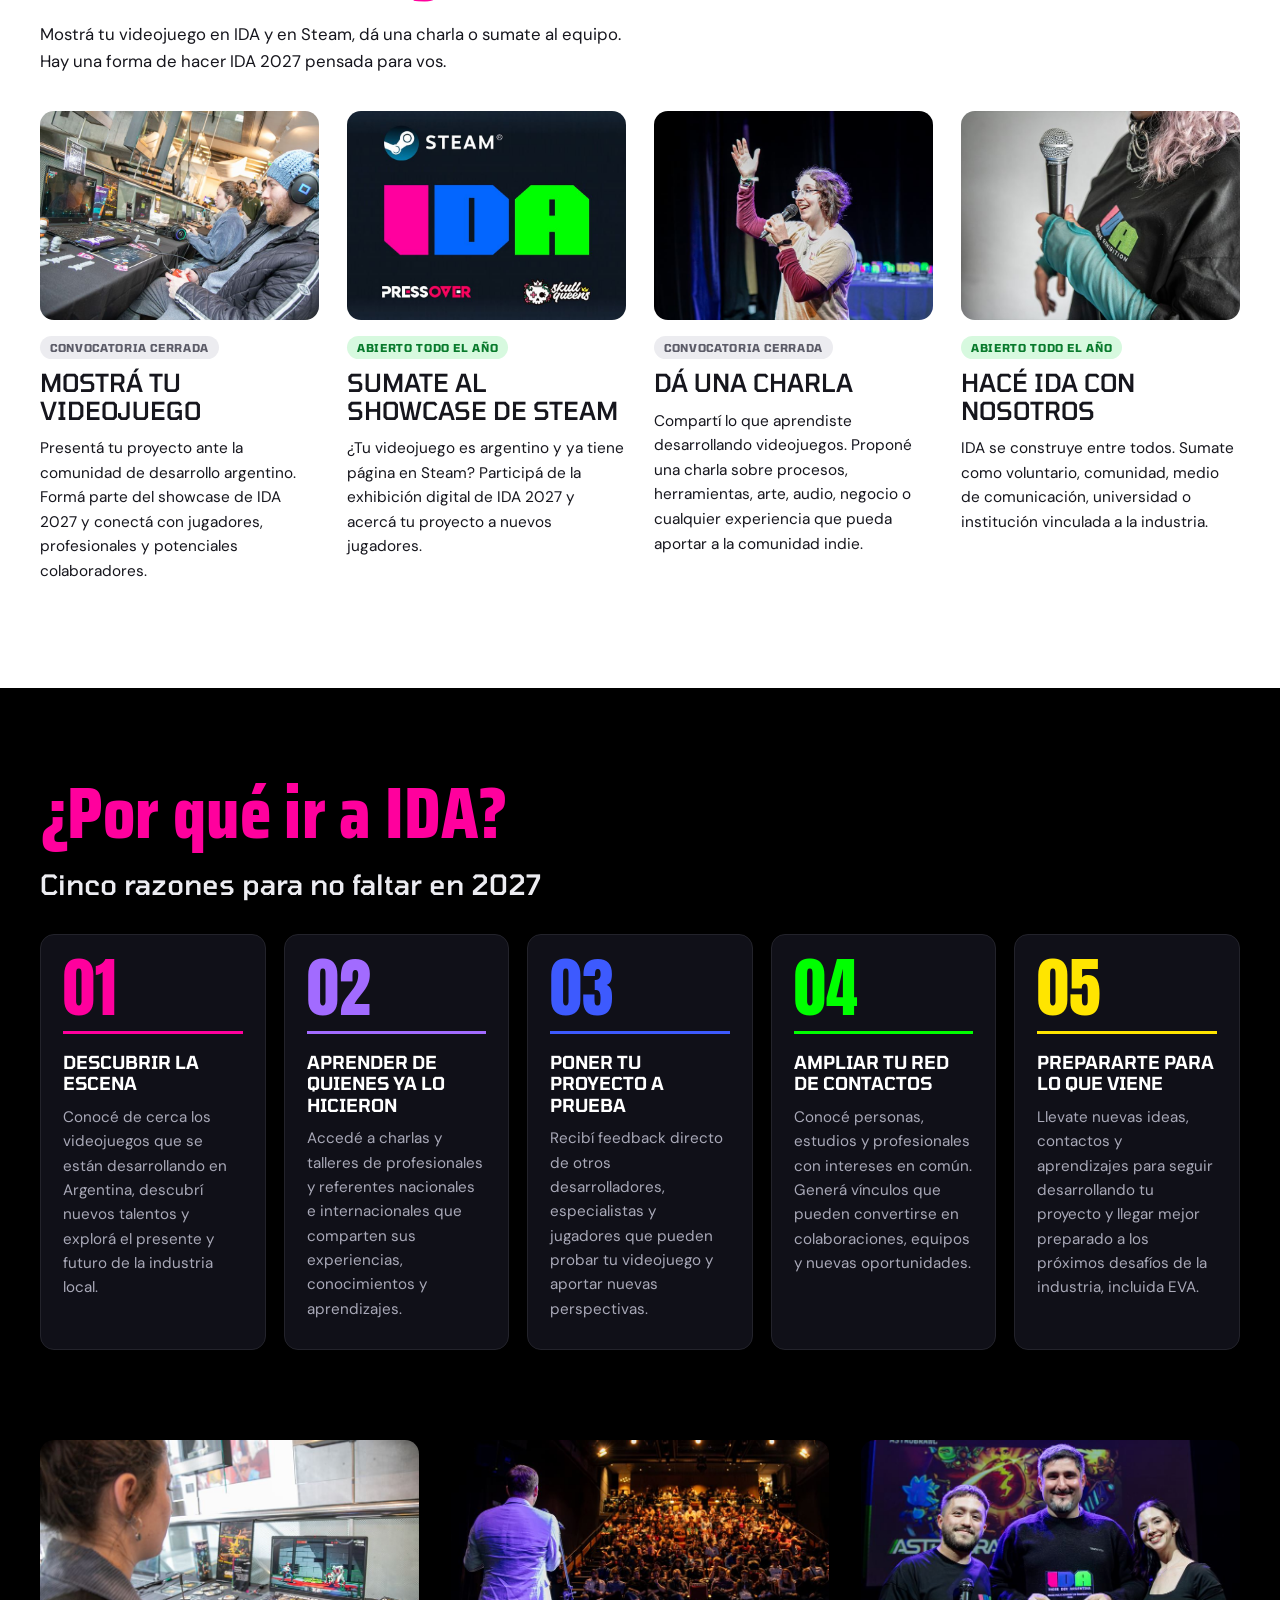
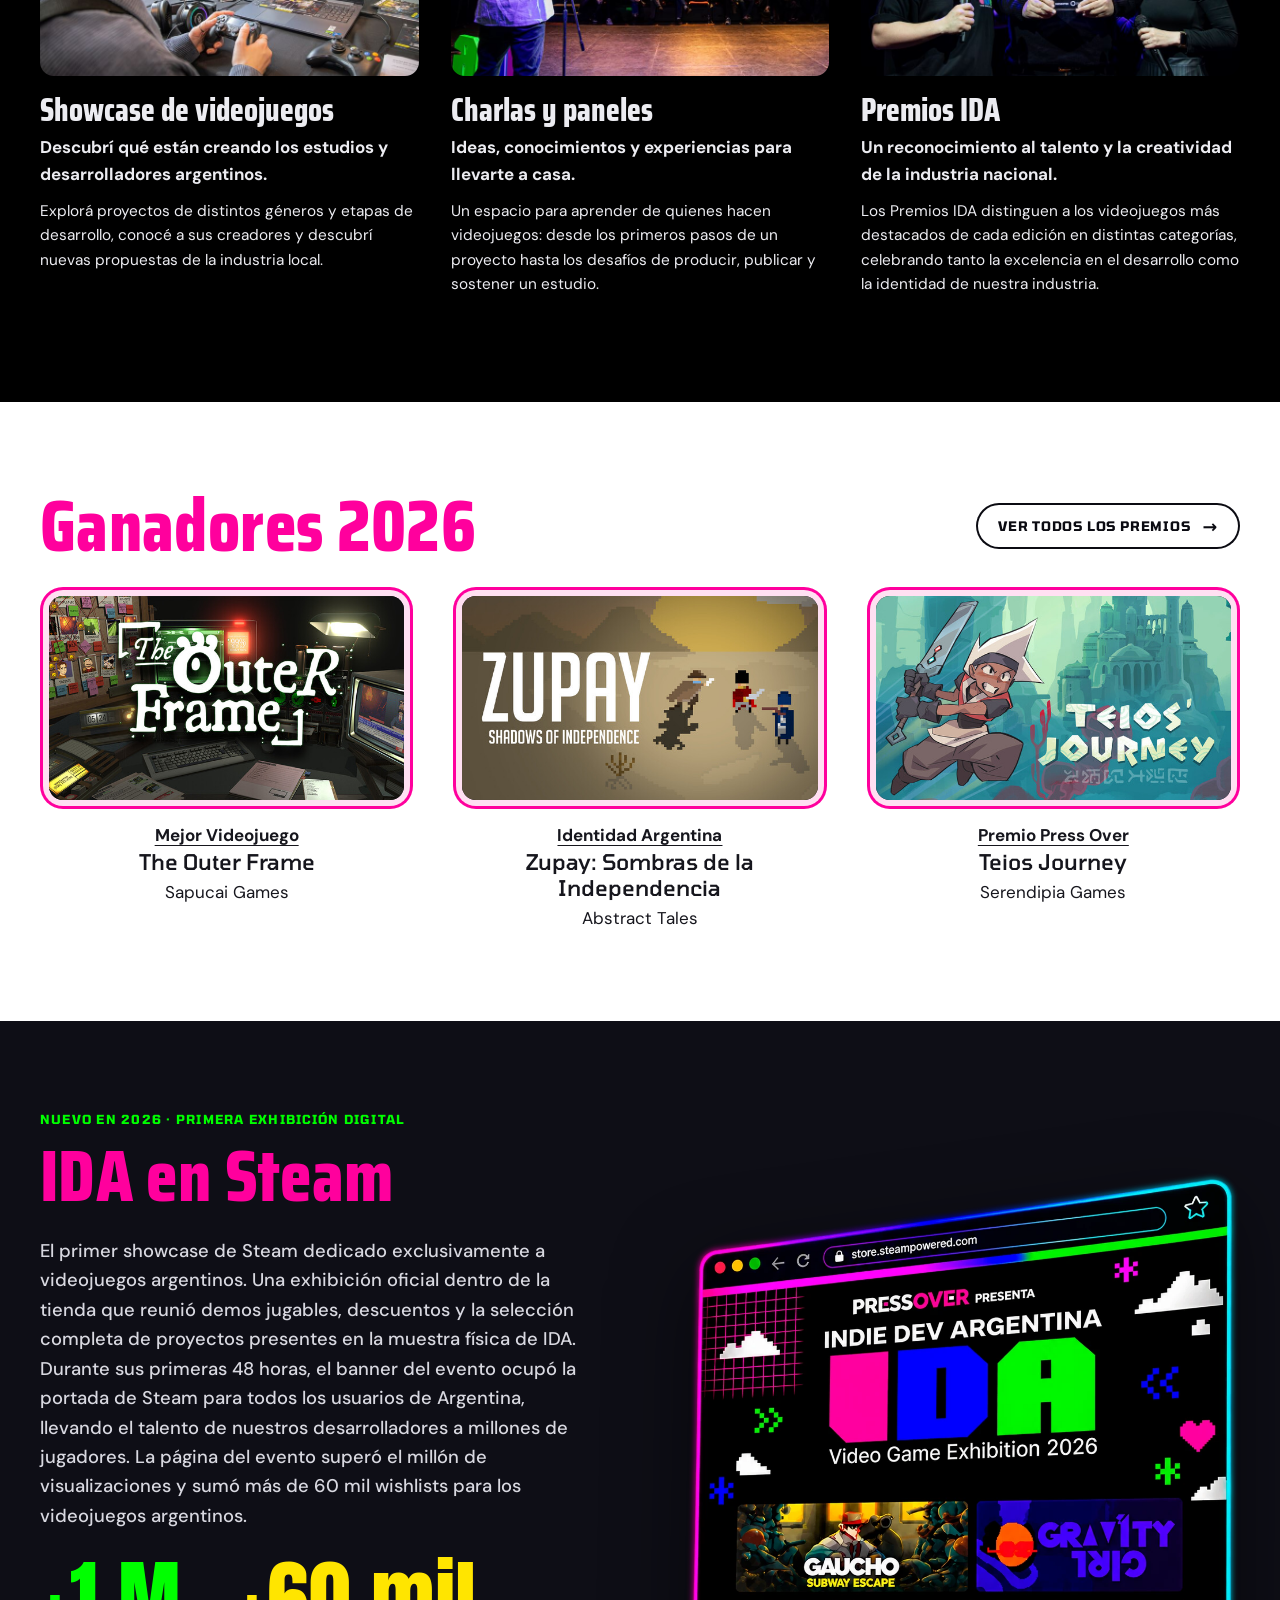
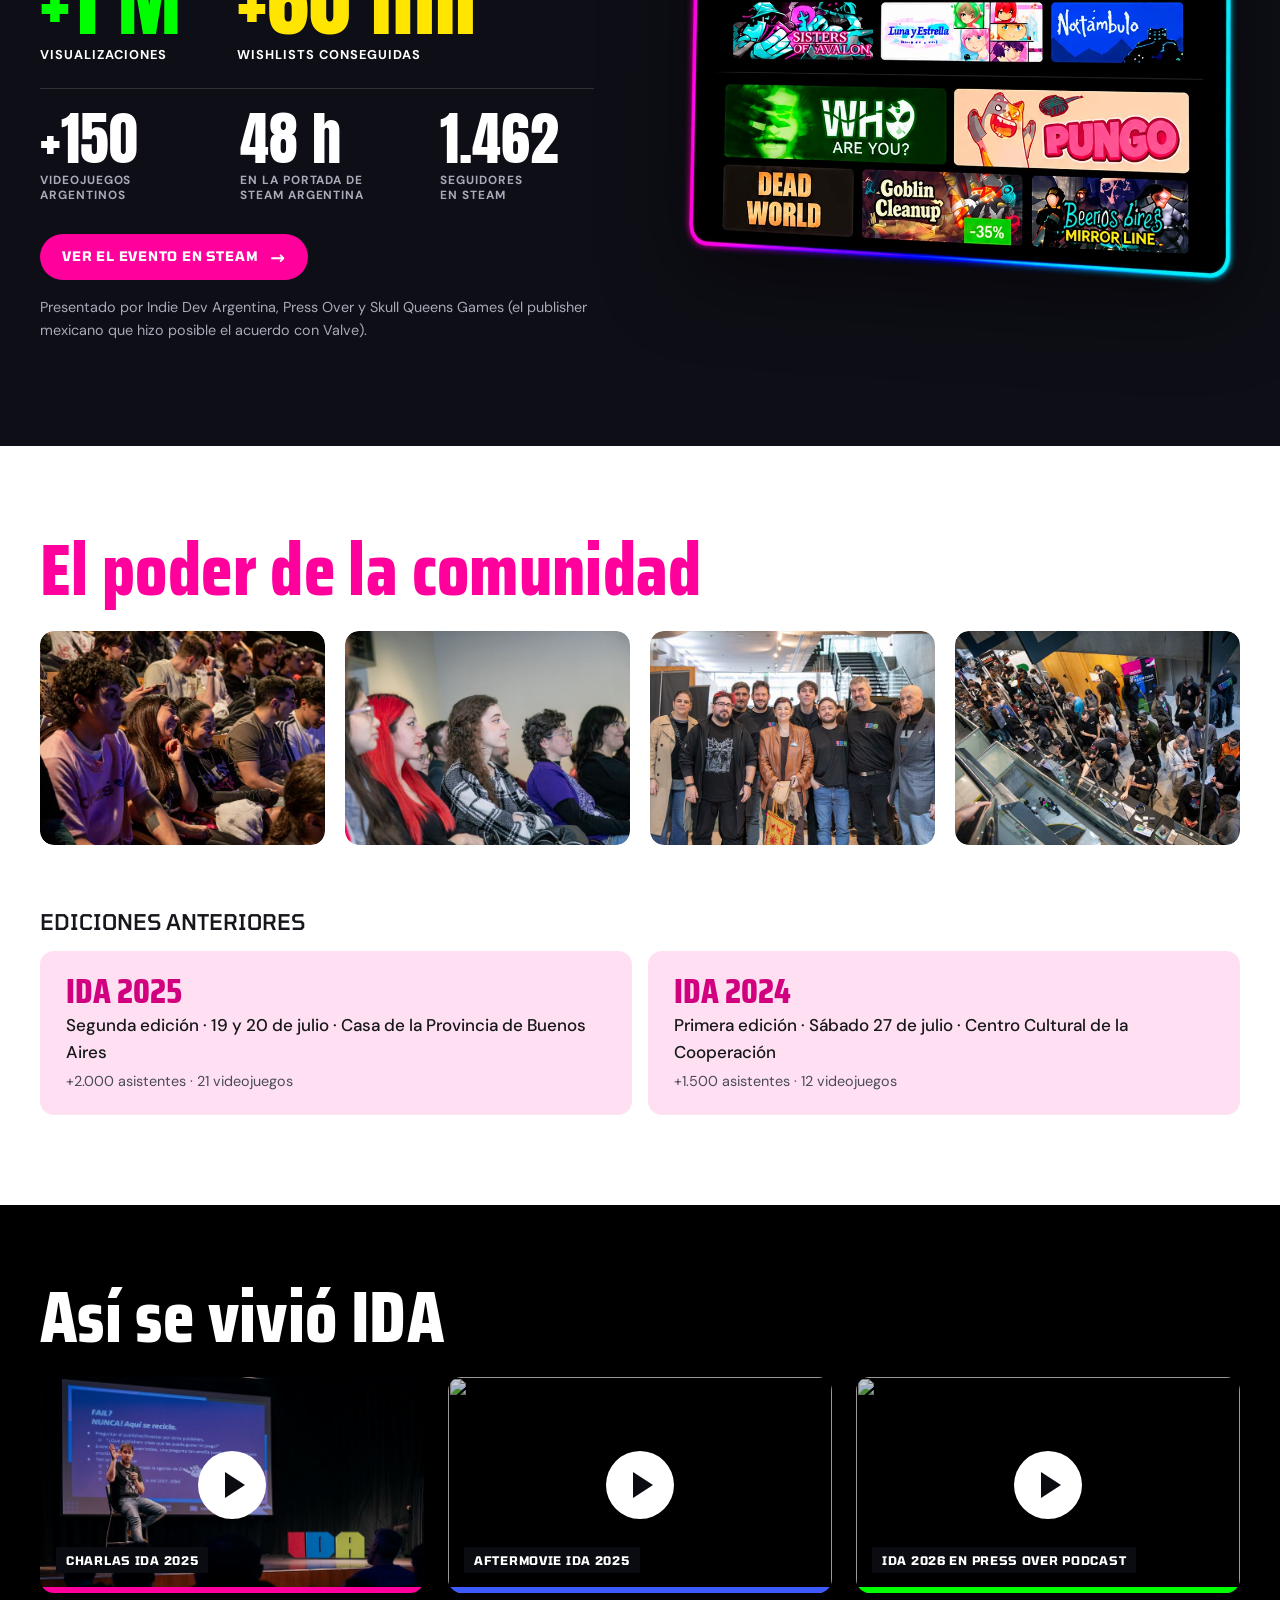
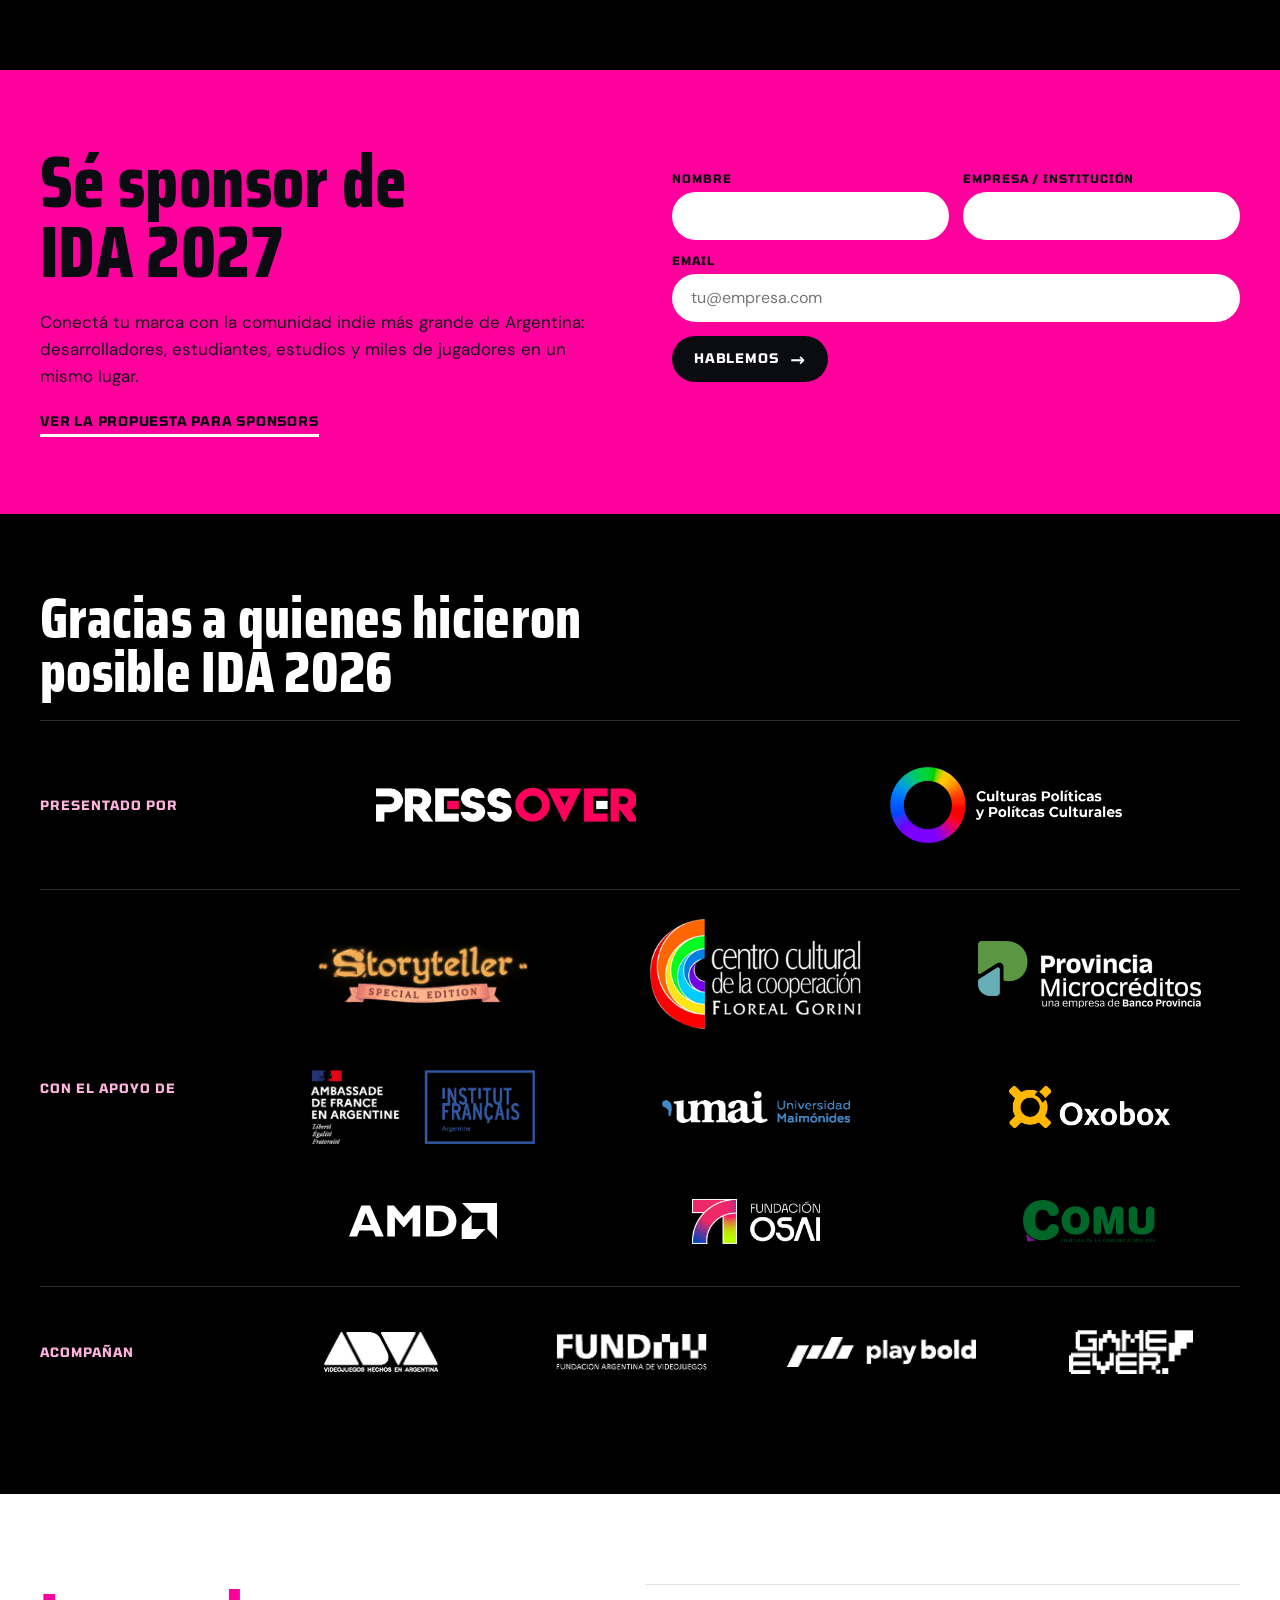
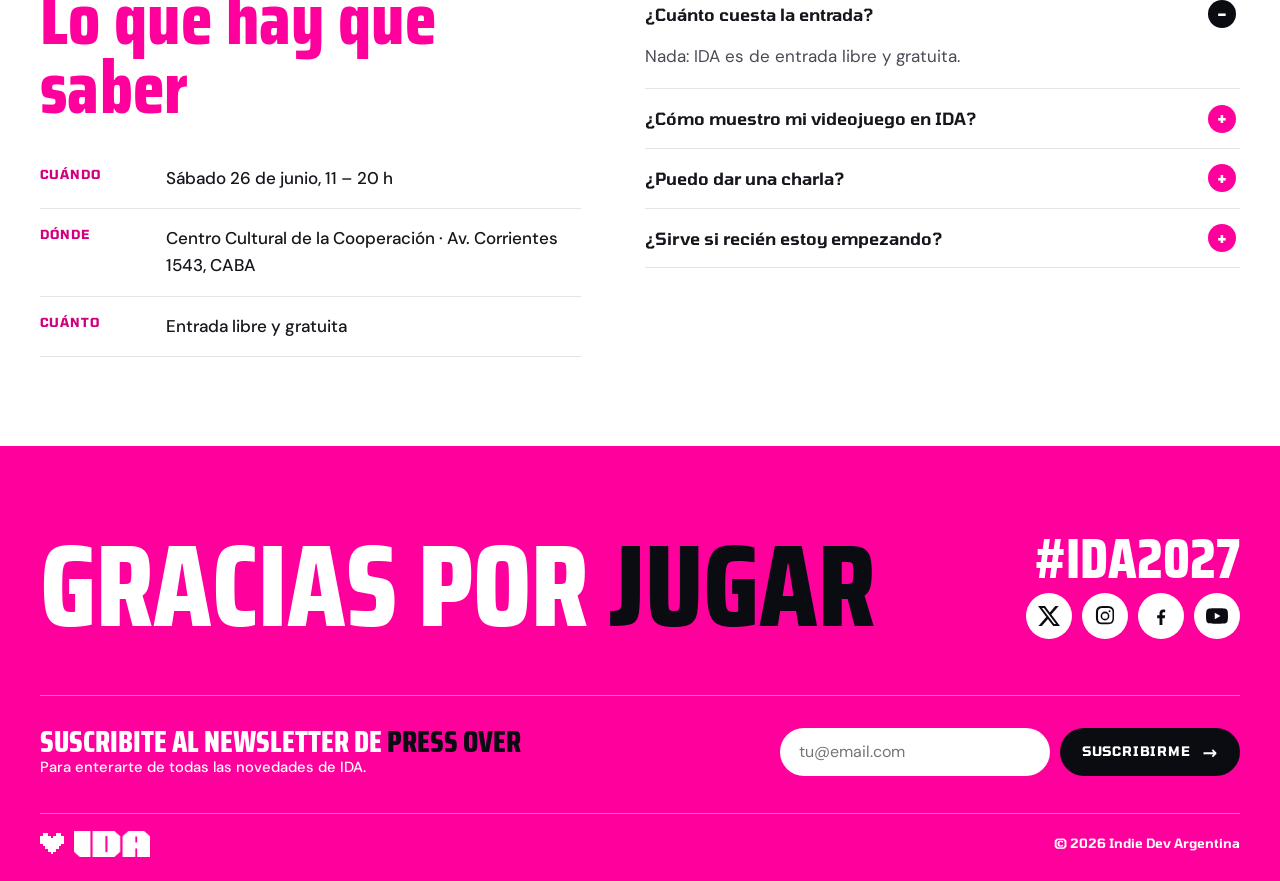
==== commit 2a203deb: "Home: fotos nuevas y recortadas, IDA en Steam con +1 M visualizaciones y +60 mil wishlists, logo nue" ====
--- a/index.html
+++ b/index.html
@@ -16,7 +16,7 @@
   <link rel="preconnect" href="https://fonts.googleapis.com">
   <link rel="preconnect" href="https://fonts.gstatic.com" crossorigin>
   <link href="https://fonts.googleapis.com/css2?family=Saira+Condensed:wght@700;800&family=Anton&family=Tomorrow:wght@500;600;700&family=DM+Sans:ital,opsz,wght@0,9..40,400;0,9..40,500;0,9..40,700;1,9..40,400&display=swap" rel="stylesheet">
-  <link rel="stylesheet" href="css/style.css?v=202611082157">
+  <link rel="stylesheet" href="css/style.css?v=202611121203">
 </head>
 <body data-page="home" data-title-es="IDA · Indie Dev Argentina · Exposición de videojuegos independientes" data-title-en="IDA · Indie Dev Argentina · Independent videogame expo">
 
@@ -81,19 +81,19 @@
   <section class="section section--top0 dark">
     <div class="wrap features">
       <article class="feature">
-        <img src="img/photos/g26-03-800.jpg" alt="" loading="lazy" width="800" height="533">
+        <img src="img/photos/g26-08-800.jpg" alt="" loading="lazy" width="800" height="533">
         <h3 data-i18n="ft.1.title">Showcase de videojuegos</h3>
         <p class="feature__sub" data-i18n="ft.1.sub">Descubrí qué están creando los estudios y desarrolladores argentinos.</p>
         <p data-i18n="ft.1.text">Explorá proyectos de distintos géneros y etapas de desarrollo, conocé a sus creadores y descubrí nuevas propuestas de la industria local.</p>
       </article>
       <article class="feature">
-        <img src="img/photos/g26-06-800.jpg" alt="" loading="lazy" width="800" height="533">
+        <img src="img/photos/g26-23-800.jpg" alt="" loading="lazy" width="800" height="533">
         <h3 data-i18n="ft.2.title">Charlas y paneles</h3>
         <p class="feature__sub" data-i18n="ft.2.sub">Ideas, conocimientos y experiencias para llevarte a casa.</p>
         <p data-i18n="ft.2.text">Un espacio para aprender de quienes hacen videojuegos: desde los primeros pasos de un proyecto hasta los desafíos de producir, publicar y sostener un estudio.</p>
       </article>
       <article class="feature">
-        <img src="img/photos/g26-07-800.jpg" alt="" loading="lazy" width="800" height="533">
+        <img src="img/photos/g26-22-800.jpg" alt="" loading="lazy" width="800" height="533">
         <h3 data-i18n="ft.3.title">Premios IDA</h3>
         <p class="feature__sub" data-i18n="ft.3.sub">Un reconocimiento al talento y la creatividad de la industria nacional.</p>
         <p data-i18n="ft.3.text">Los Premios IDA distinguen a los videojuegos más destacados de cada edición en distintas categorías, celebrando tanto la excelencia en el desarrollo como la identidad de nuestra industria.</p>
@@ -196,9 +196,9 @@
 <!-- Pie ("Gracias por jugar", hashtag y redes): lo arma js/main.js -->
 <div id="v2-foot"></div>
 
-<script src="data/ediciones.js?v=202611082157"></script>
-<script src="js/i18n.js?v=202611082157"></script>
-<script src="js/textos.js?v=202611082157"></script>
-<script src="js/main.js?v=202611082157"></script>
+<script src="data/ediciones.js?v=202611121203"></script>
+<script src="js/i18n.js?v=202611121203"></script>
+<script src="js/textos.js?v=202611121203"></script>
+<script src="js/main.js?v=202611121203"></script>
 </body>
 </html>
--- a/css/style.css
+++ b/css/style.css
@@ -37,7 +37,9 @@
 
 *, *::before, *::after { box-sizing: border-box; }
 html { -webkit-text-size-adjust: 100%; }
-body { margin: 0; background: #fff; color: var(--text); font: 400 17px/1.6 var(--f-body); -webkit-font-smoothing: antialiased; overflow-x: hidden; }
+/* que en el celular la página no se pueda arrastrar ni "rebotar" hacia los costados (clip corta sin crear scroll; hidden queda para navegadores viejos) */
+html, body { overflow-x: hidden; overflow-x: clip; overscroll-behavior-x: none; }
+body { margin: 0; background: #fff; color: var(--text); font: 400 17px/1.6 var(--f-body); -webkit-font-smoothing: antialiased; }
 img { max-width: 100%; height: auto; display: block; }
 a { color: inherit; }
 h1, h2, h3 { margin: 0; line-height: 1.1; }
@@ -46,7 +48,7 @@
 button, input { font: inherit; color: inherit; }
 :focus-visible { outline: 3px solid var(--blue); outline-offset: 3px; }
 .sr-only { position: absolute; width: 1px; height: 1px; overflow: hidden; clip: rect(0 0 0 0); white-space: nowrap; }
-.hp { position: absolute; left: -9999px; }
+.hp { position: absolute; width: 1px; height: 1px; overflow: hidden; clip: rect(0 0 0 0); opacity: 0; }   /* campo trampa para bots: oculto sin salirse de la pantalla */
 .nowrap { white-space: nowrap; }
 .ib-short { display: none; }
 [id] { scroll-margin-top: calc(var(--nav-h) + 12px); }
@@ -204,6 +206,7 @@
 .form-inline .input { flex: 1; min-width: 0; }
 .form-status { margin: 0; min-height: 1.2em; font: 700 .8rem/1.4 var(--f-head); }
 .form-status.is-ok { color: #007a1f; } .form-status.is-err { color: var(--mag-ink); }
+.band--mag .form-status.is-ok, .band--mag .form-status.is-err { color: #fff; }   /* sobre la banda magenta el verde y el magenta no se leen */
 
 /* ---------- Lista de razones ---------- */
 .topics { display: grid; gap: 12px; max-width: 80ch; }
@@ -249,6 +252,17 @@
 .steam { display: grid; grid-template-columns: minmax(0, 1fr) minmax(0, 1.05fr); gap: clamp(32px, 5vw, 72px); align-items: center; }
 .kicker { font: 700 .78rem/1.3 var(--f-head); text-transform: uppercase; letter-spacing: .1em; color: var(--green); margin-bottom: 14px; }
 .steam .lead { color: #d8d8e0; max-width: 54ch; }
+/* los dos números grandes del resultado (visualizaciones y wishlists), arriba de las cifras chicas */
+.steam__hl { display: grid; grid-template-columns: repeat(2, minmax(0, max-content)); gap: 22px 56px; margin: 30px 0 0; padding-bottom: 24px; border-bottom: 1px solid rgba(255, 255, 255, .14); }
+.steam__hl b { display: block; font: 400 clamp(3.4rem, 6.6vw, 5.4rem)/.9 var(--f-num); color: var(--green); white-space: nowrap; }
+@media (max-width: 560px) {
+  .steam__hl { grid-template-columns: 1fr 1fr; gap: 22px 24px; }
+  .steam__hl b { font-size: 2.9rem; }
+  .steam__hl + .steam__stats b { font-size: 2.1rem; }
+}
+.steam__hl div + div b { color: var(--yellow); }
+.steam__hl span { display: block; max-width: 22ch; margin-top: 10px; font: 700 .8rem/1.3 var(--f-body); text-transform: uppercase; letter-spacing: .08em; color: #fff; }
+.steam__hl + .steam__stats { grid-template-columns: repeat(3, minmax(0, max-content)); gap: 22px 40px; margin-top: 24px; }
 .steam__stats { display: grid; grid-template-columns: repeat(2, minmax(0, max-content)); gap: 22px 56px; margin: 28px 0 30px; }
 .steam__stats b { display: block; font: 400 clamp(2.6rem, 4.6vw, 3.6rem)/.9 var(--f-num); color: #fff; }
 .steam__stats span { display: block; max-width: 20ch; margin-top: 8px; font: 700 .74rem/1.3 var(--f-body); text-transform: uppercase; letter-spacing: .08em; color: var(--muted); }
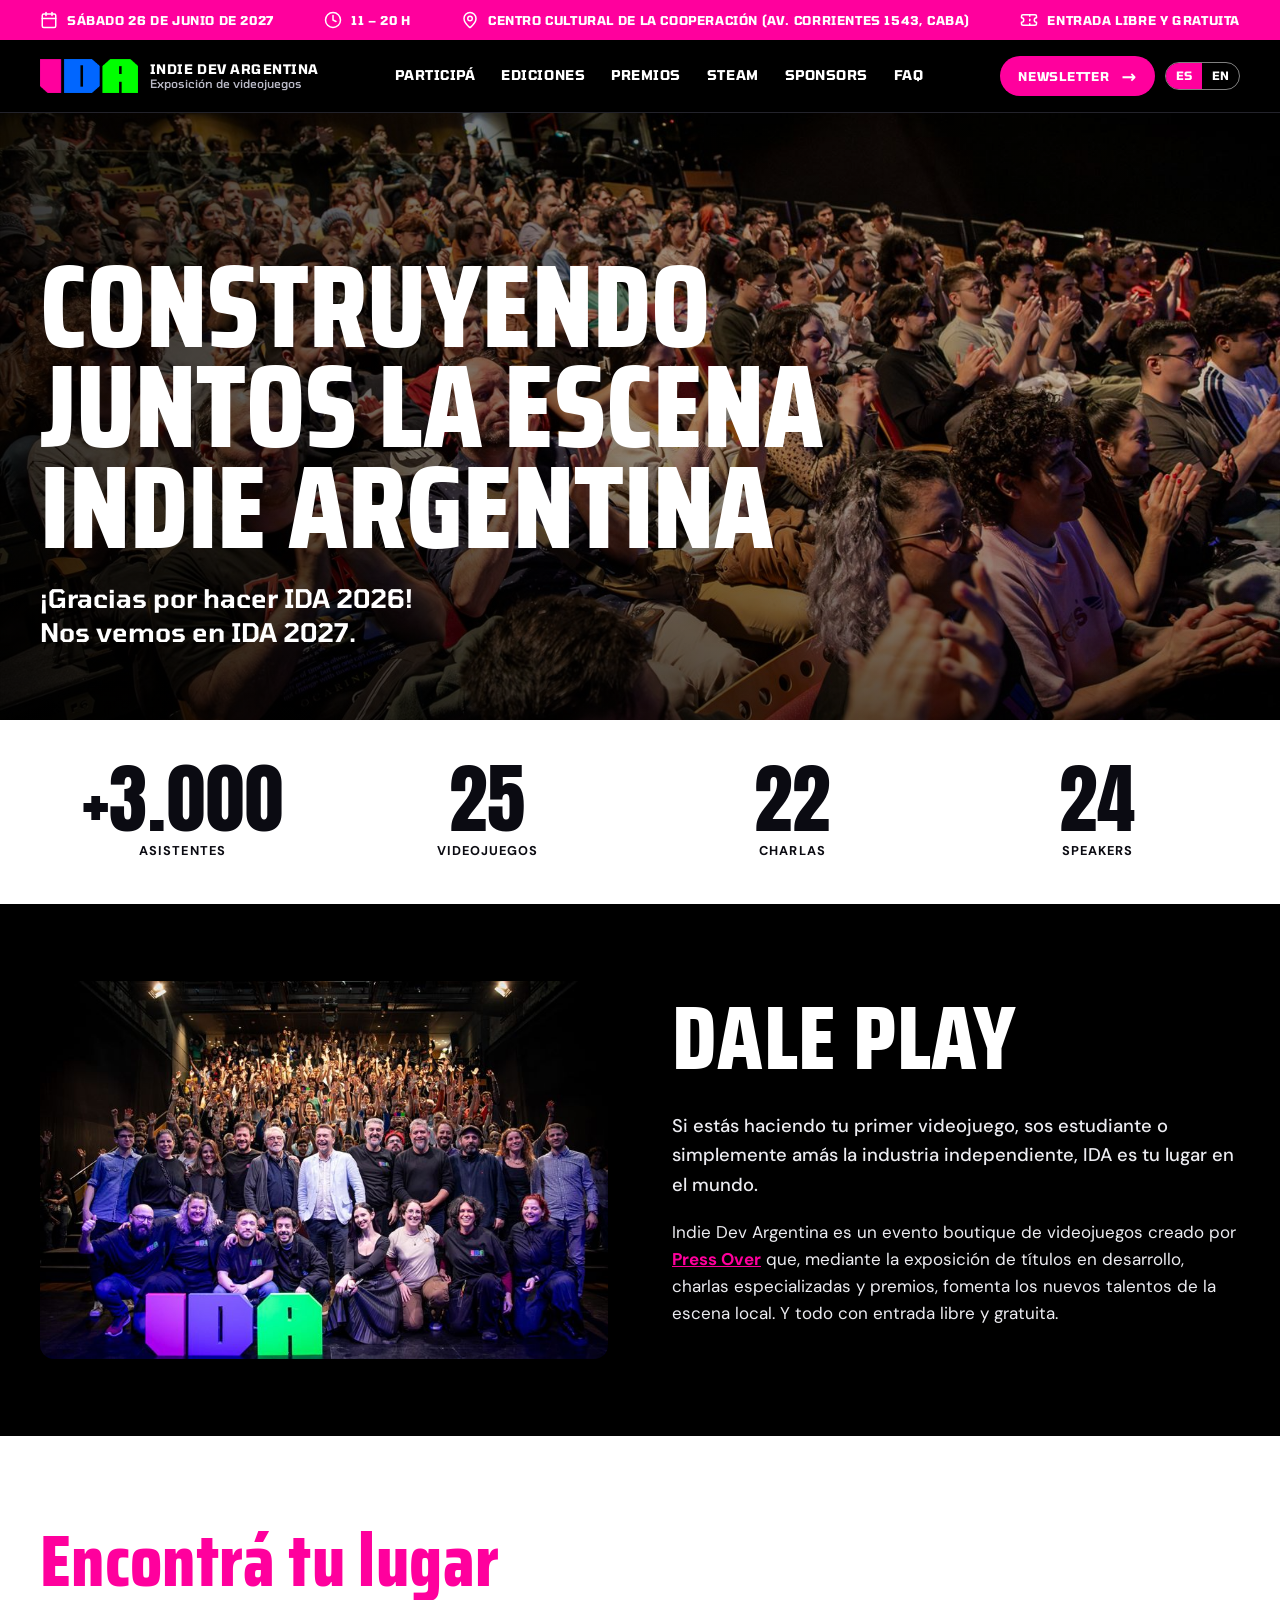
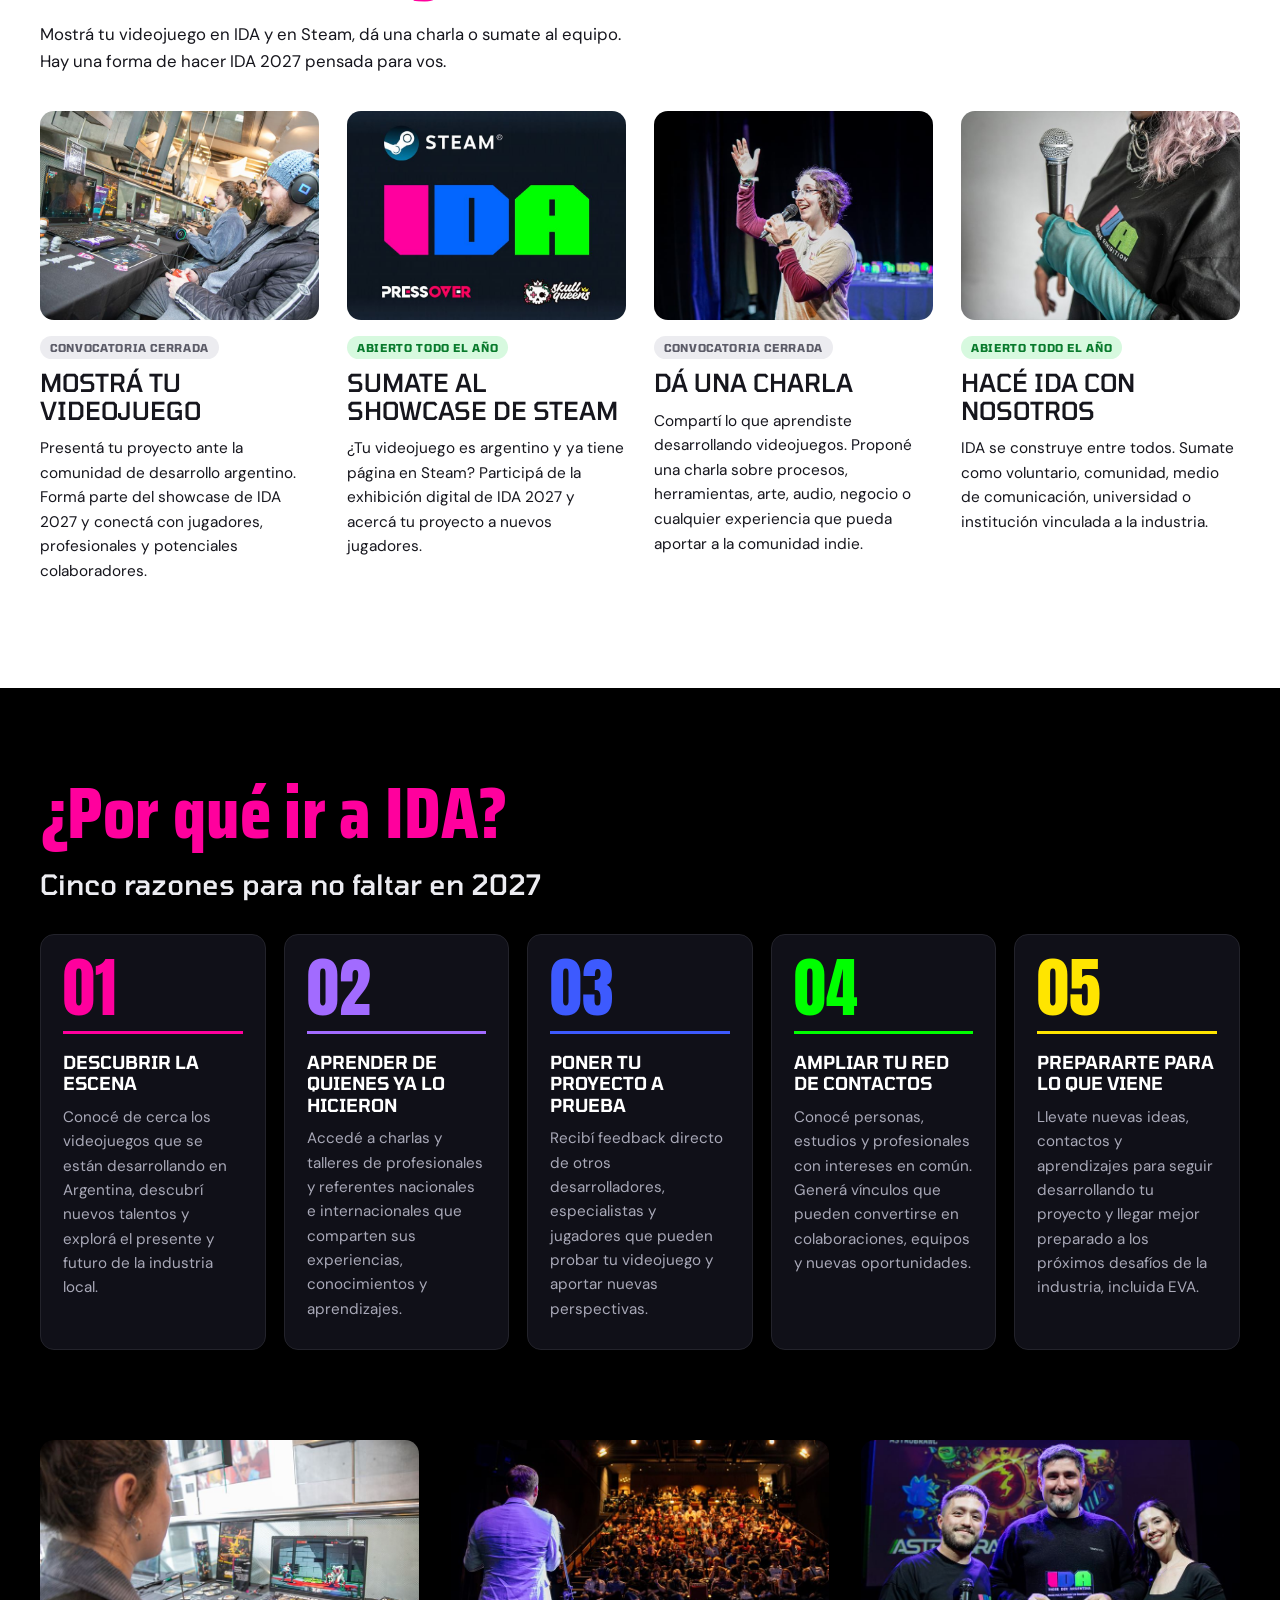
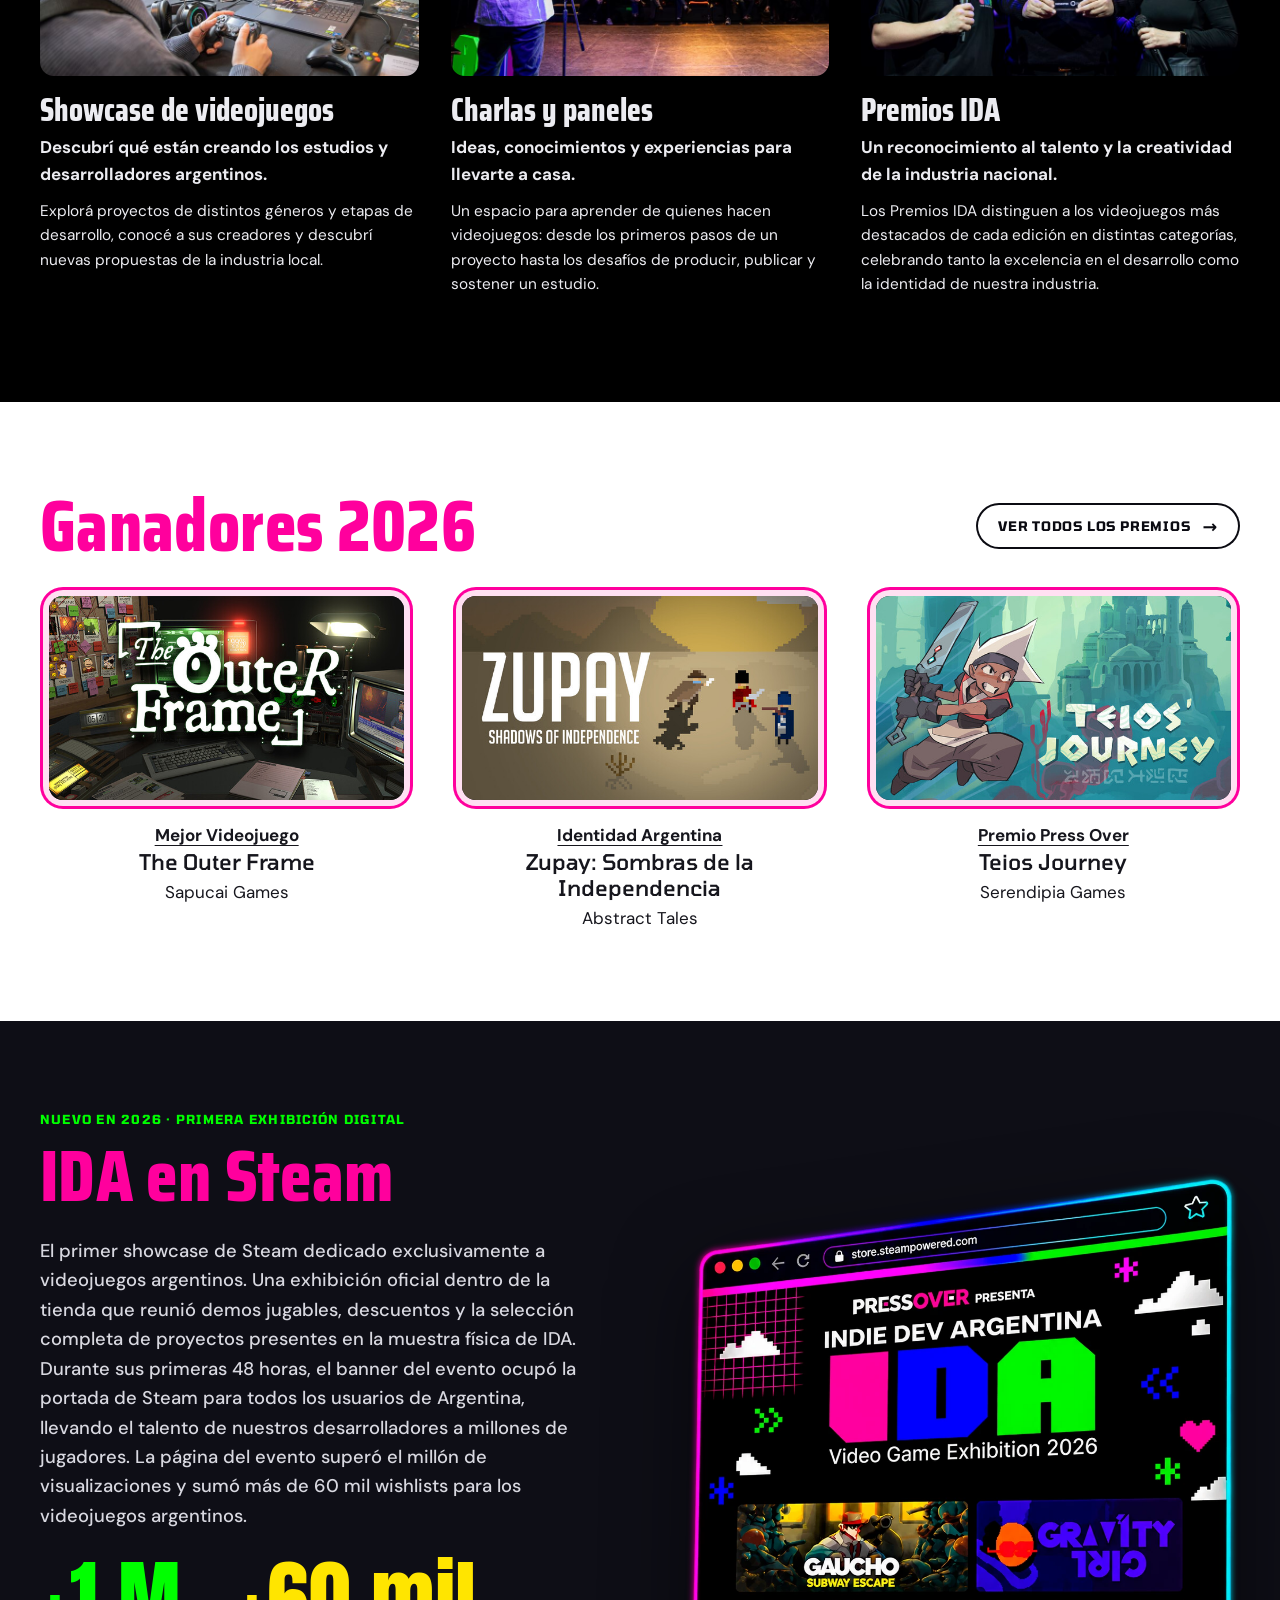
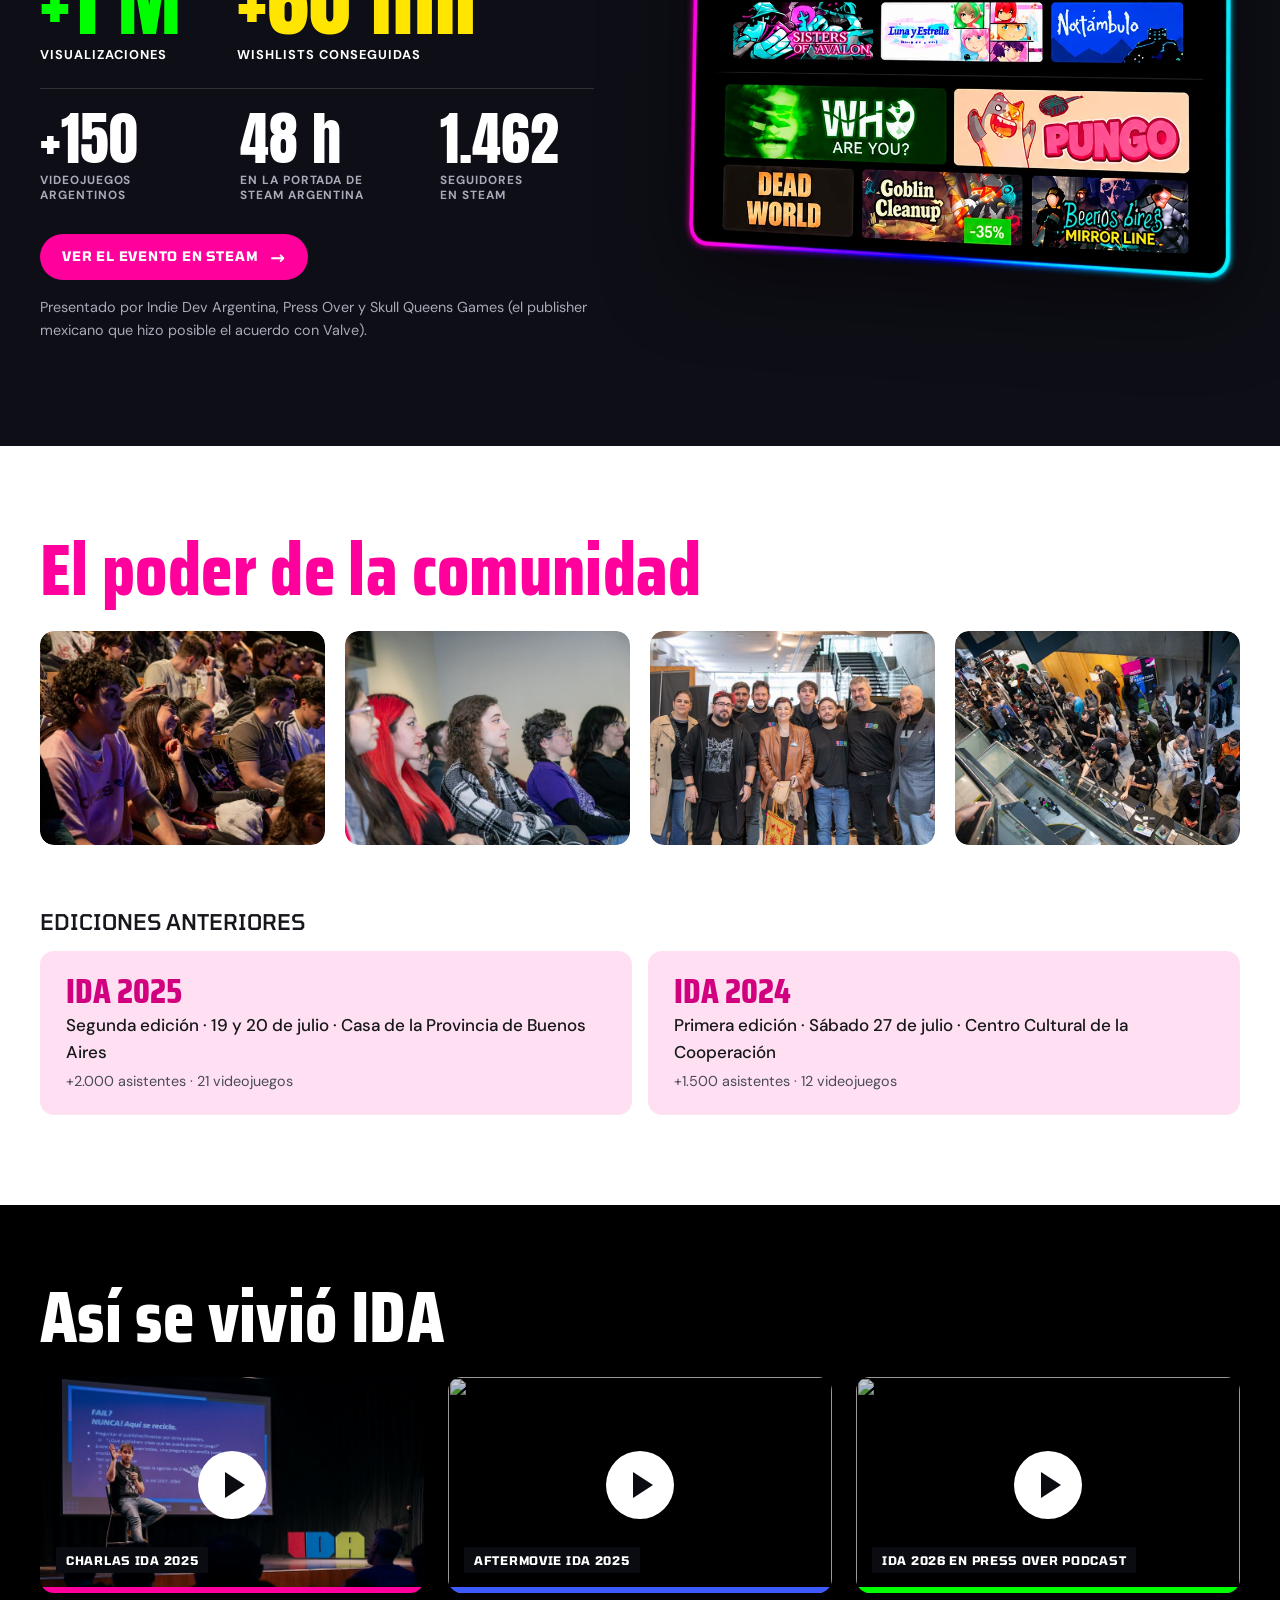
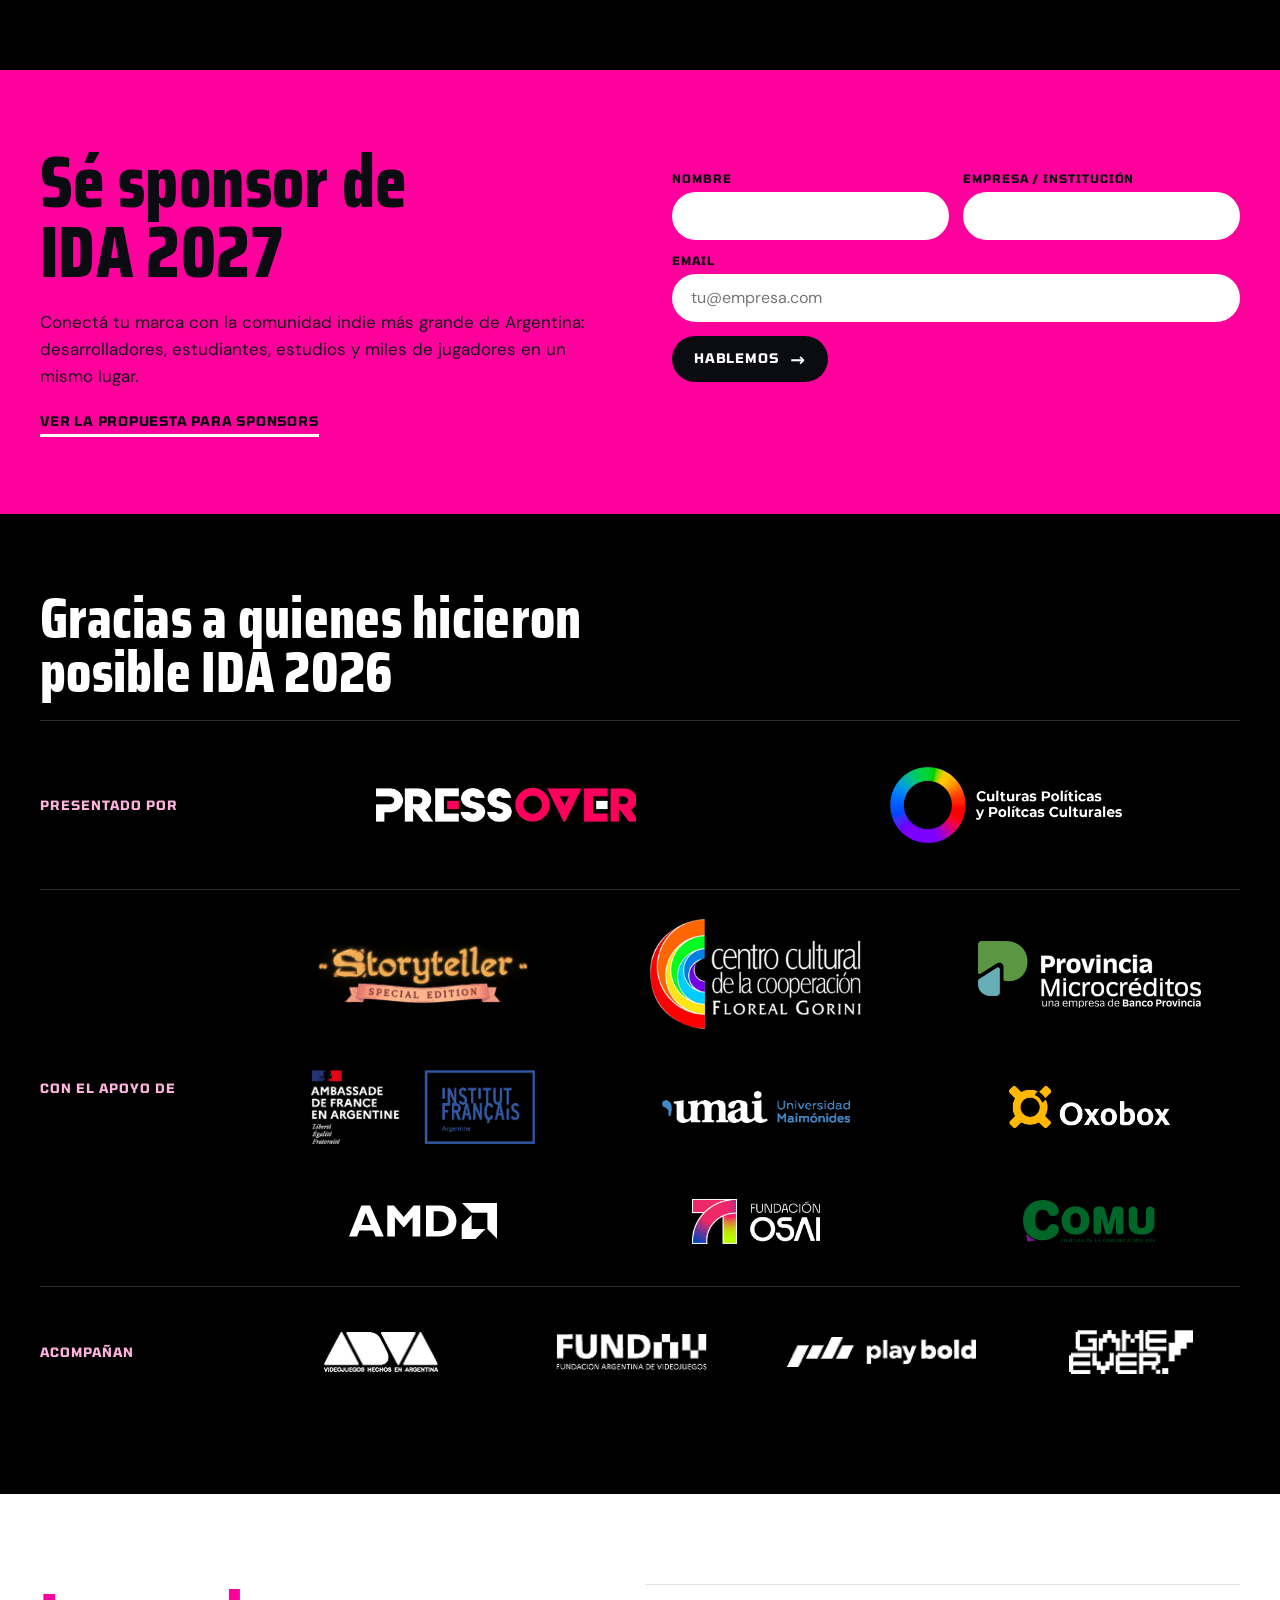
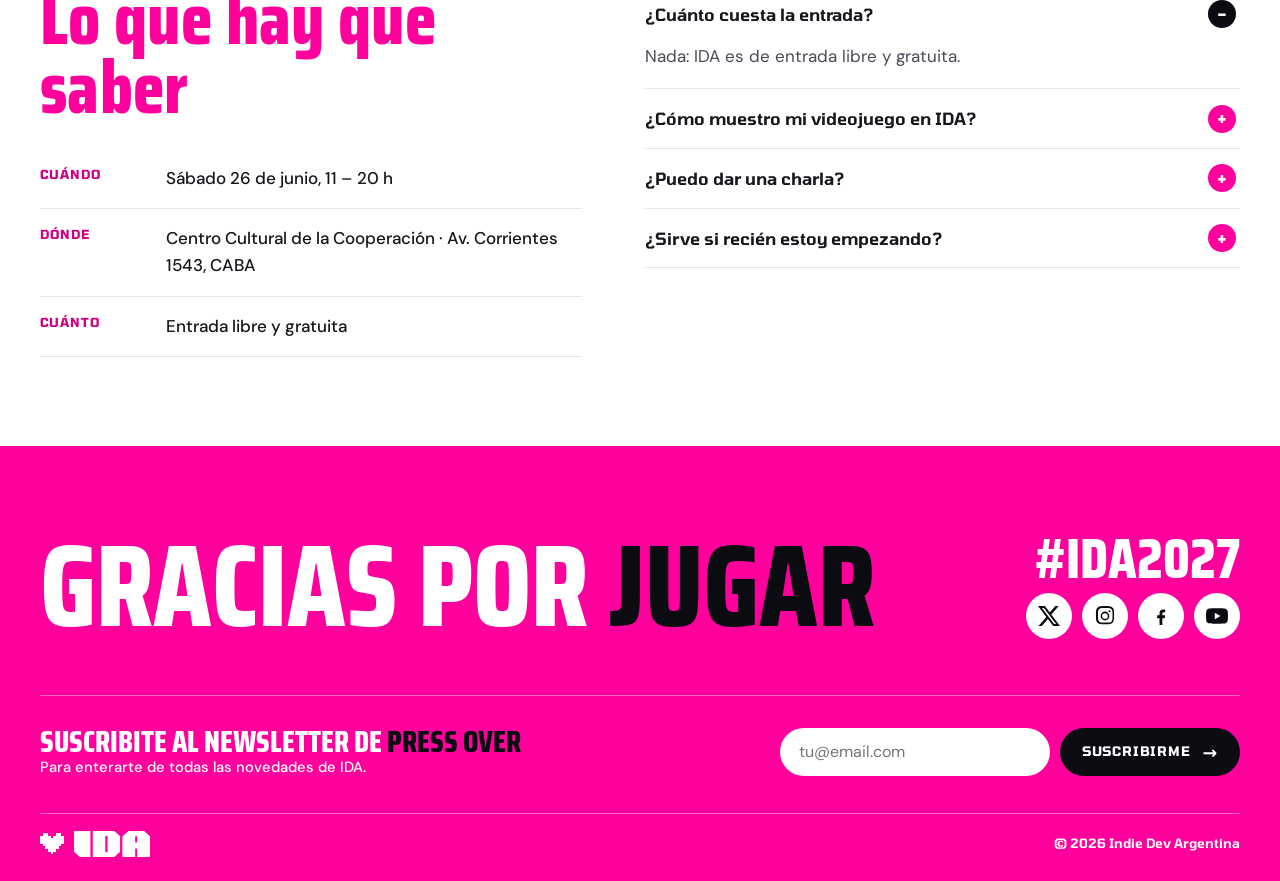
==== commit aa6d2b5a: "Logo de IDA nítido en celulares" ====
--- a/index.html
+++ b/index.html
@@ -16,7 +16,7 @@
   <link rel="preconnect" href="https://fonts.googleapis.com">
   <link rel="preconnect" href="https://fonts.gstatic.com" crossorigin>
   <link href="https://fonts.googleapis.com/css2?family=Saira+Condensed:wght@700;800&family=Anton&family=Tomorrow:wght@500;600;700&family=DM+Sans:ital,opsz,wght@0,9..40,400;0,9..40,500;0,9..40,700;1,9..40,400&display=swap" rel="stylesheet">
-  <link rel="stylesheet" href="css/style.css?v=202611121203">
+  <link rel="stylesheet" href="css/style.css?v=202611121231">
 </head>
 <body data-page="home" data-title-es="IDA · Indie Dev Argentina · Exposición de videojuegos independientes" data-title-en="IDA · Indie Dev Argentina · Independent videogame expo">
 
@@ -196,9 +196,9 @@
 <!-- Pie ("Gracias por jugar", hashtag y redes): lo arma js/main.js -->
 <div id="v2-foot"></div>
 
-<script src="data/ediciones.js?v=202611121203"></script>
-<script src="js/i18n.js?v=202611121203"></script>
-<script src="js/textos.js?v=202611121203"></script>
-<script src="js/main.js?v=202611121203"></script>
+<script src="data/ediciones.js?v=202611121231"></script>
+<script src="js/i18n.js?v=202611121231"></script>
+<script src="js/textos.js?v=202611121231"></script>
+<script src="js/main.js?v=202611121231"></script>
 </body>
 </html>
--- a/css/style.css
+++ b/css/style.css
@@ -124,7 +124,7 @@
 .navbar { background: var(--black); border-bottom: 1px solid #23232b; }
 .navbar__in { height: var(--nav-h); display: flex; align-items: center; justify-content: space-between; gap: 20px; }
 .brand { display: flex; align-items: center; gap: 12px; text-decoration: none; flex: none; }
-.brand img { height: 34px; width: auto; image-rendering: pixelated; }
+.brand img { height: 34px; width: auto; }
 .brand span { font: 700 .82rem/1.15 var(--f-head); text-transform: uppercase; letter-spacing: .04em; }
 .brand small { display: block; font: 500 .72rem/1.2 var(--f-head); text-transform: none; letter-spacing: 0; color: #b9b9c6; }
 .nav { display: flex; align-items: center; gap: 2px; }
@@ -242,7 +242,7 @@
 .winner__pic { width: calc(100% - 18px); aspect-ratio: 616 / 353; margin: 9px auto 22px; border-radius: var(--radius); overflow: hidden; display: grid; place-items: center; background: var(--ink); box-shadow: 0 0 0 6px var(--pink), 0 0 0 9px var(--mag); }
 .winner__pic img { width: 100%; height: 100%; object-fit: cover; transition: transform .3s; }
 a.winner__pic:hover img, a.topwin__pic:hover img { transform: scale(1.04); }
-.winner__pic img.is-ph { width: 56%; height: auto; image-rendering: pixelated; }
+.winner__pic img.is-ph { width: 56%; height: auto; }
 .winner h3 { font: 500 1.35rem/1.2 var(--f-head); margin-bottom: 4px; }
 .winner__cat { font-weight: 700; text-decoration: underline; text-decoration-thickness: 1px; text-underline-offset: 4px; margin-bottom: 8px; }
 .winner p { margin-bottom: 0; }
@@ -621,7 +621,7 @@
 .sc { position: relative; display: flex; flex-direction: column; }
 .sc__pic { position: relative; display: grid; place-items: center; aspect-ratio: 616 / 353; border-radius: var(--radius); overflow: hidden; background: #15151c; margin-bottom: 12px; }
 .sc__pic img { width: 100%; height: 100%; object-fit: cover; transition: transform .3s; }
-.sc__pic img.is-ph { width: 40%; height: auto; opacity: .5; image-rendering: pixelated; }
+.sc__pic img.is-ph { width: 40%; height: auto; opacity: .5; }
 a.sc__pic:hover img { transform: scale(1.04); }
 .sc--win .sc__pic { box-shadow: 0 0 0 3px var(--mag); }
 .sc--top .sc__pic { box-shadow: 0 0 0 3px var(--yellow); }
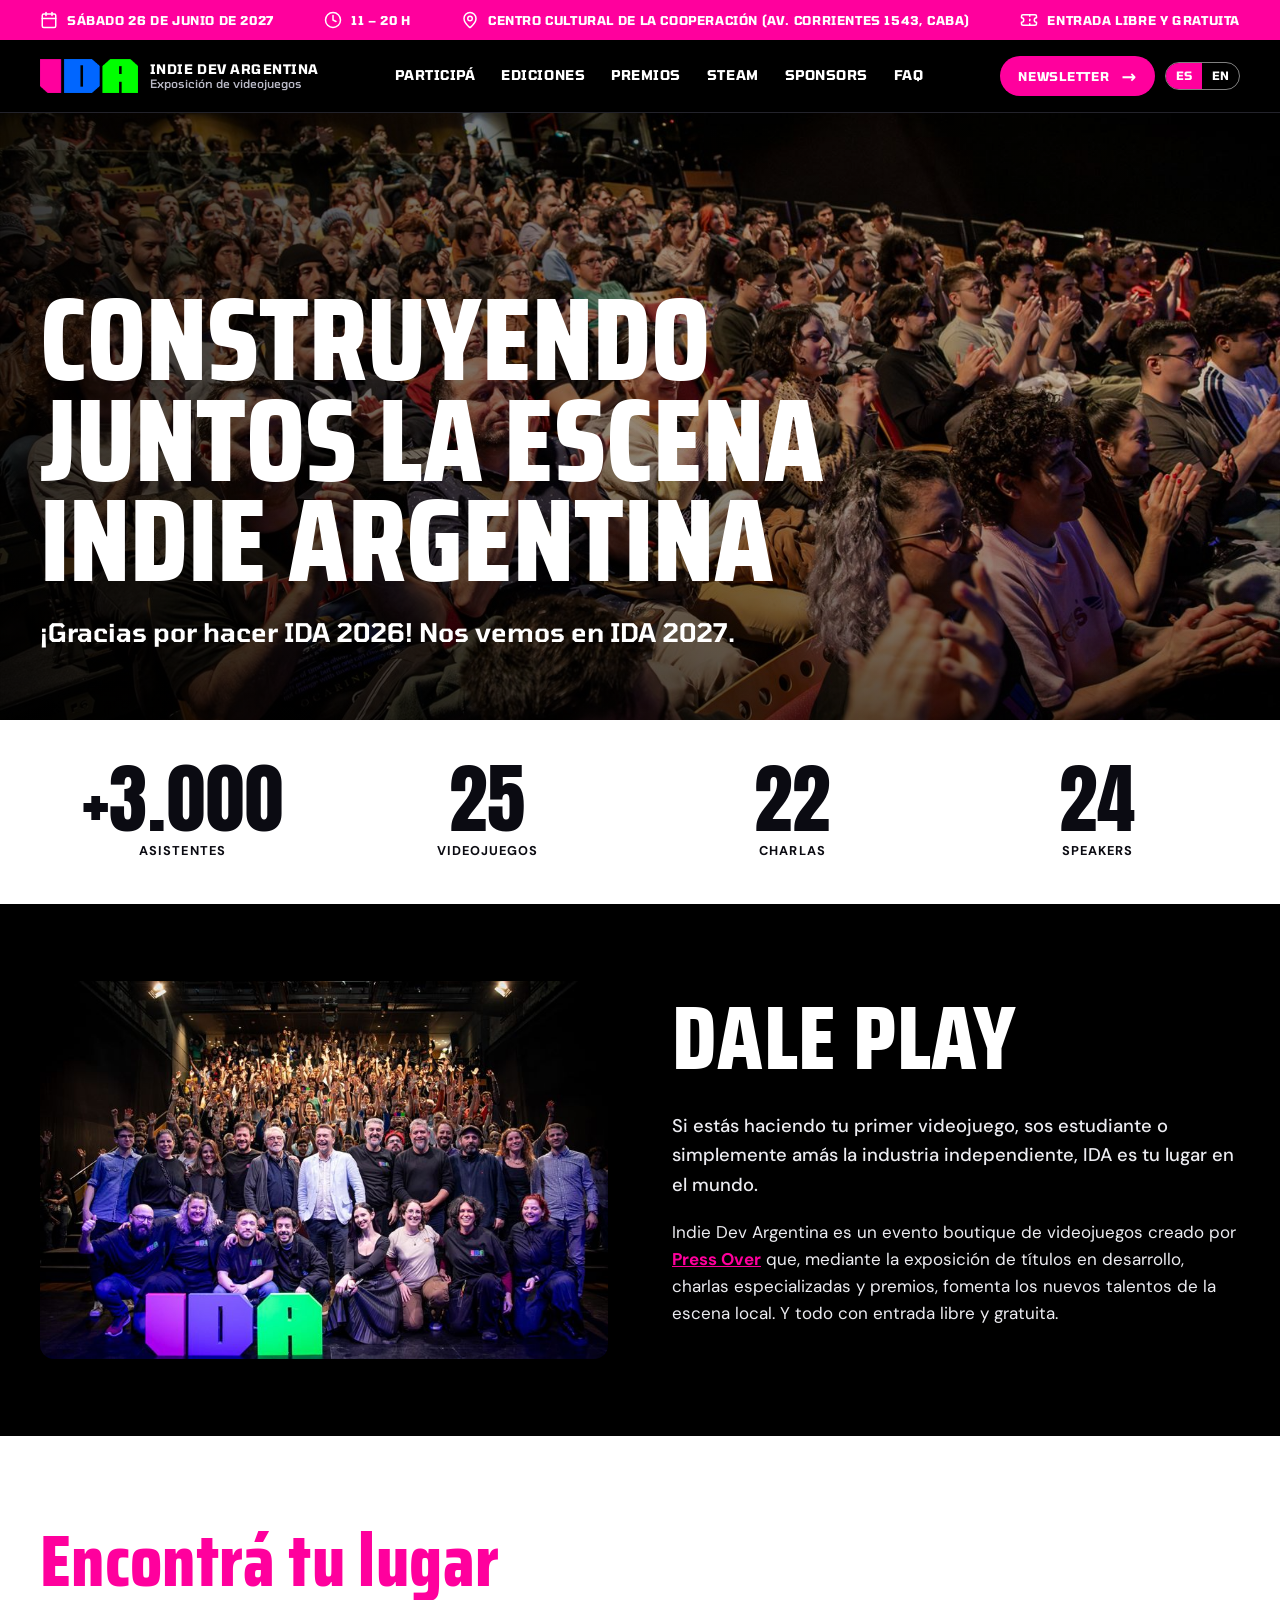
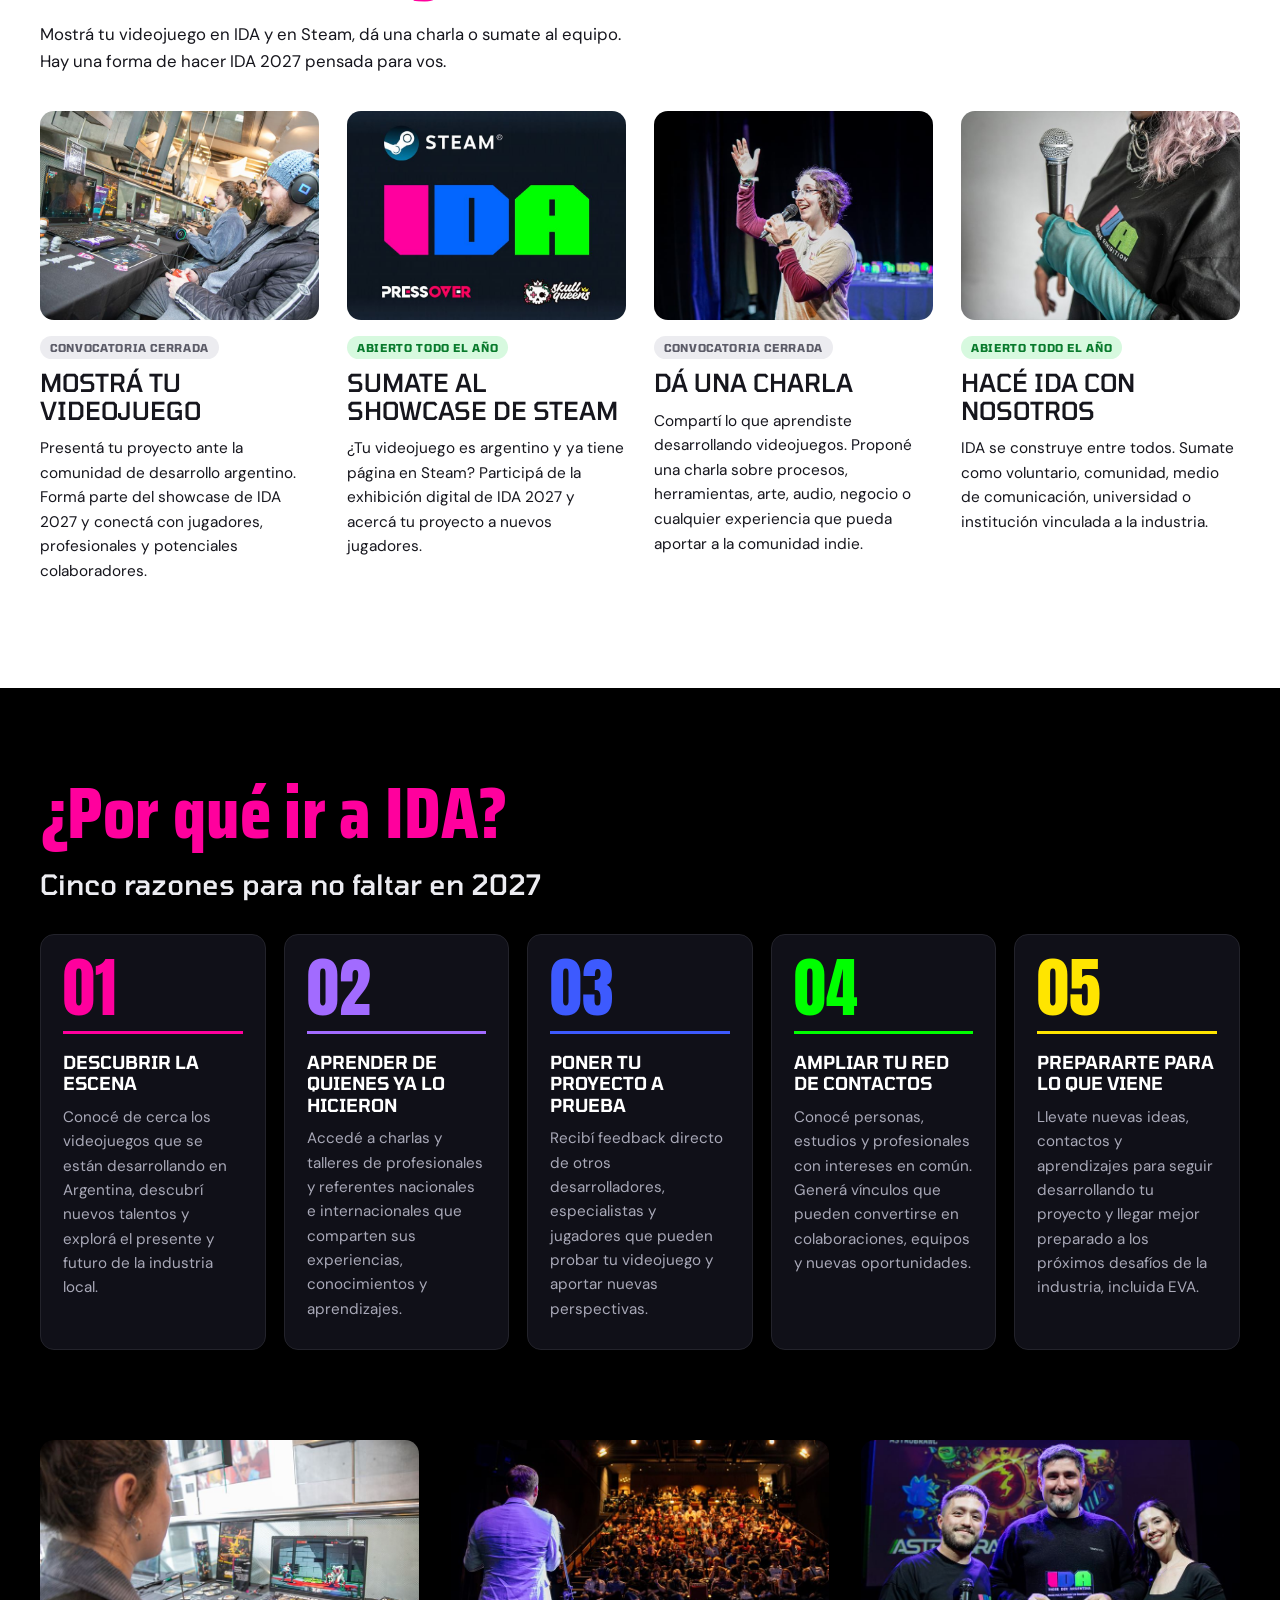
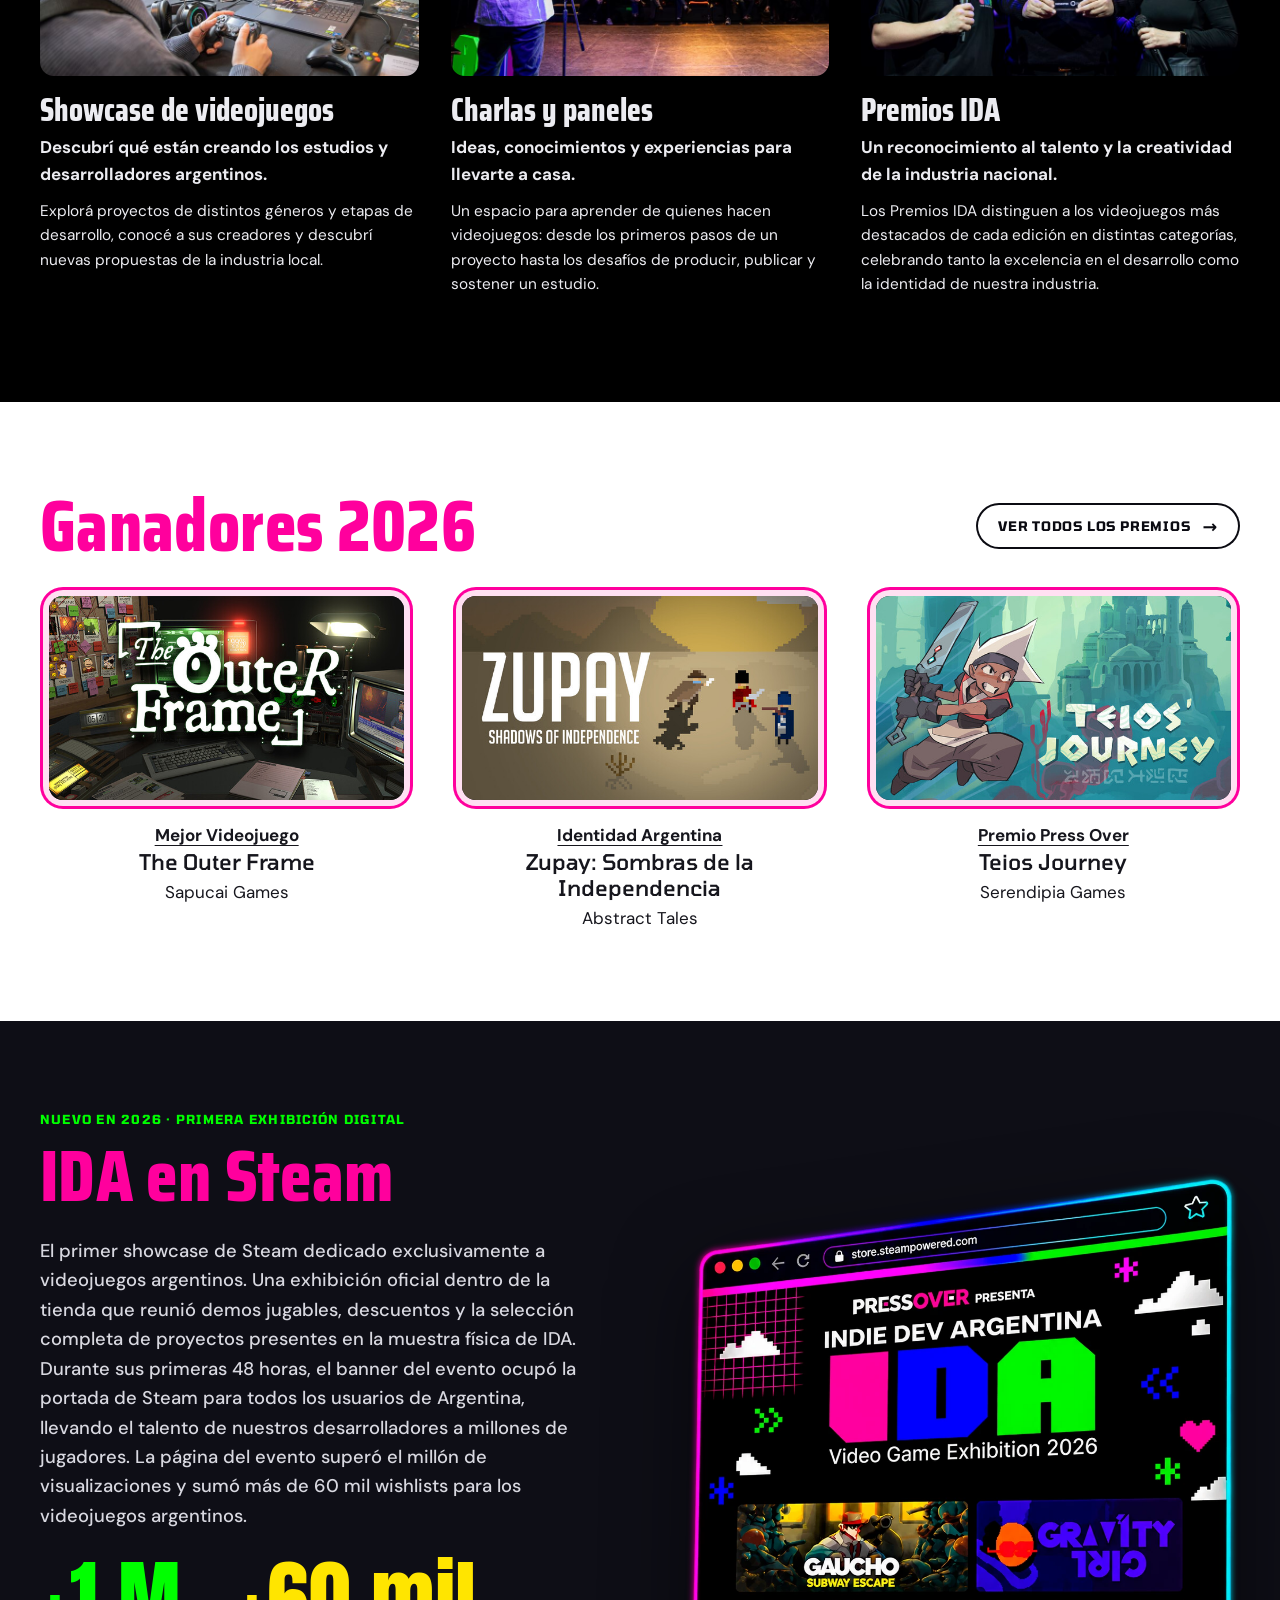
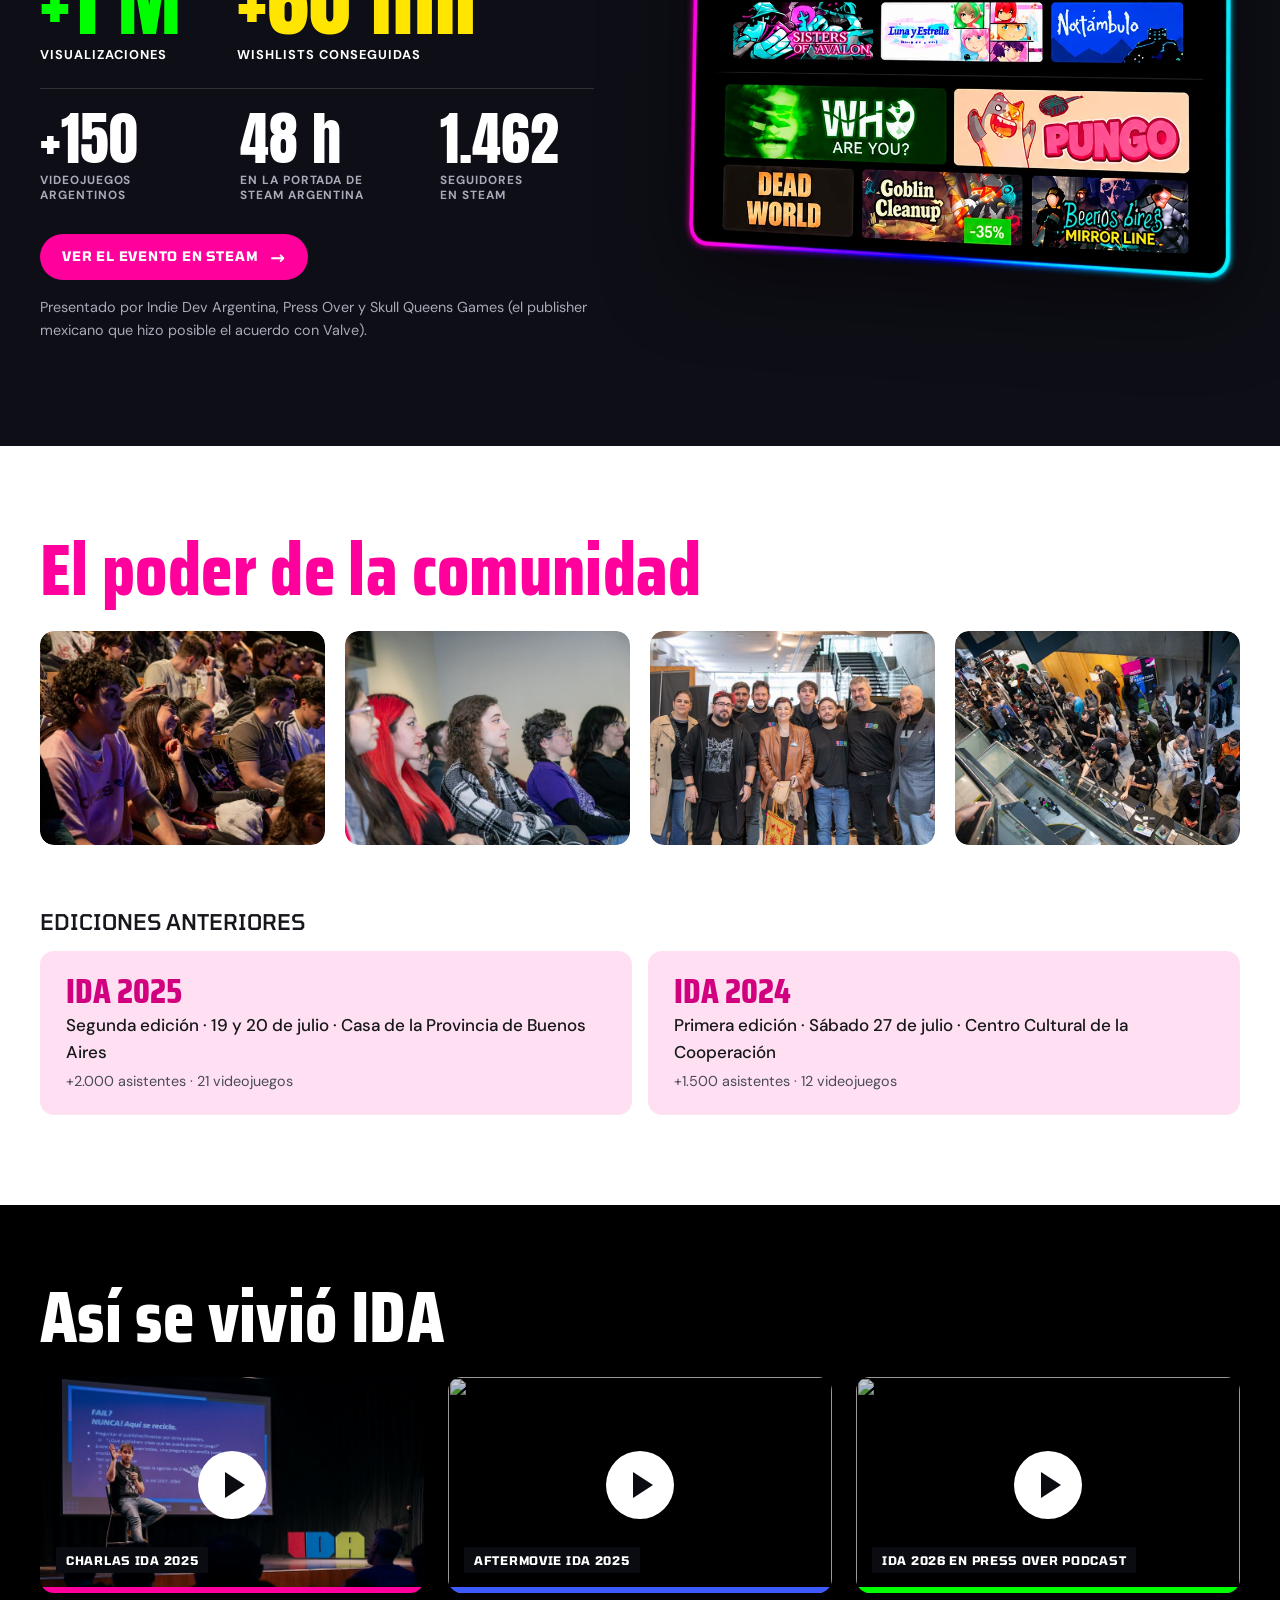
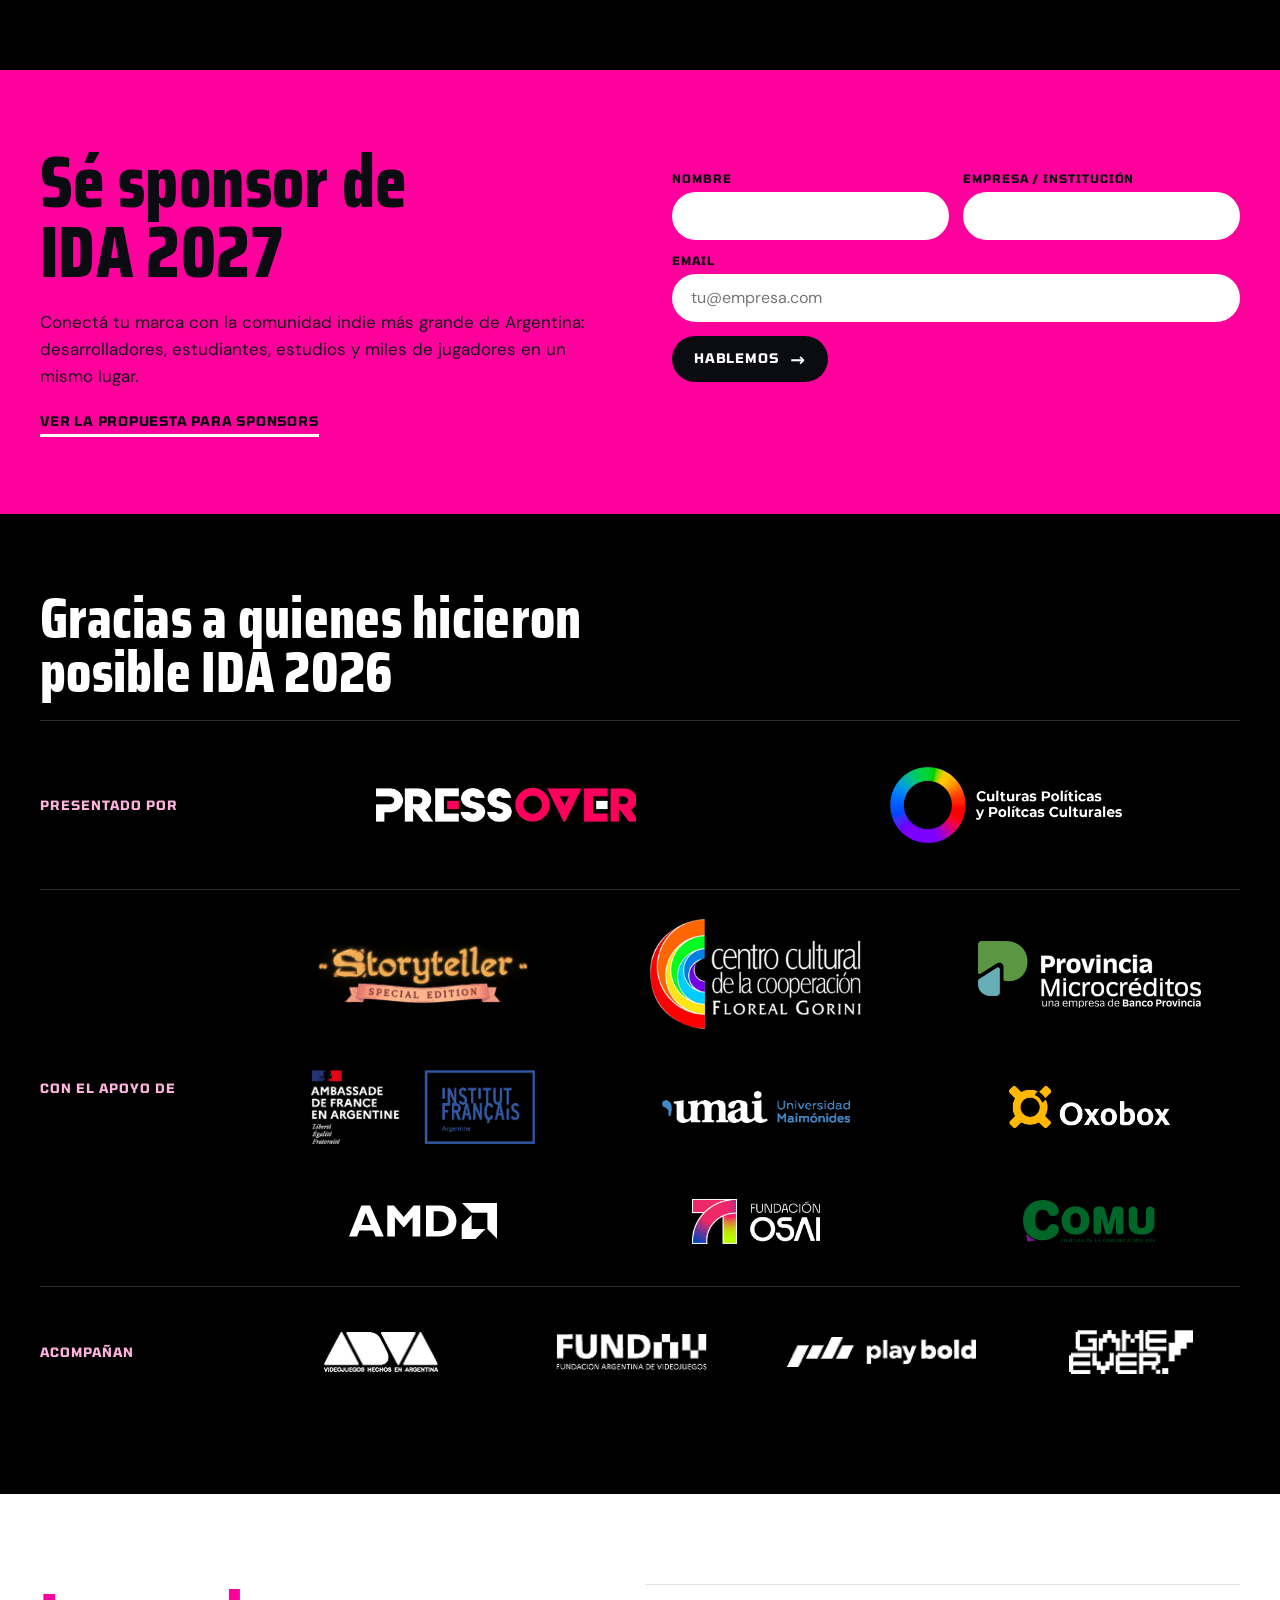
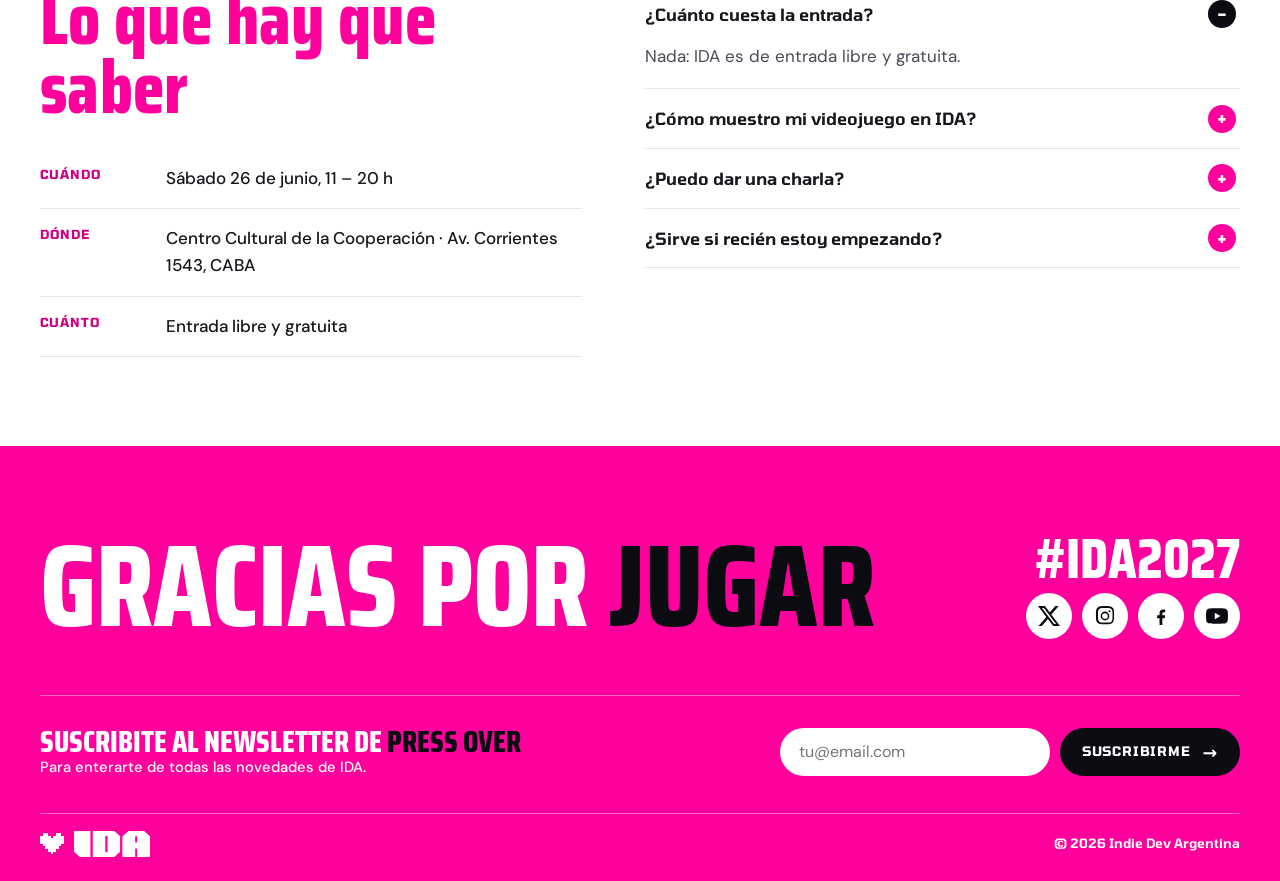
==== commit 3f770ba1: "Inglés completo en las 4 páginas y hero con el agradecimiento en una línea" ====
--- a/index.html
+++ b/index.html
@@ -16,7 +16,7 @@
   <link rel="preconnect" href="https://fonts.googleapis.com">
   <link rel="preconnect" href="https://fonts.gstatic.com" crossorigin>
   <link href="https://fonts.googleapis.com/css2?family=Saira+Condensed:wght@700;800&family=Anton&family=Tomorrow:wght@500;600;700&family=DM+Sans:ital,opsz,wght@0,9..40,400;0,9..40,500;0,9..40,700;1,9..40,400&display=swap" rel="stylesheet">
-  <link rel="stylesheet" href="css/style.css?v=202611121231">
+  <link rel="stylesheet" href="css/style.css?v=202611121305">
 </head>
 <body data-page="home" data-title-es="IDA · Indie Dev Argentina · Exposición de videojuegos independientes" data-title-en="IDA · Indie Dev Argentina · Independent videogame expo">
 
@@ -32,7 +32,7 @@
     <img class="hero__bg" src="img/photos/g26-01.jpg" srcset="img/photos/g26-01-800.jpg 800w, img/photos/g26-01.jpg 1600w" sizes="100vw" alt="" fetchpriority="high">
     <div class="wrap hero__in">
       <h1 data-i18n="hero.title">Construyendo<br>juntos la escena<br>indie argentina</h1>
-      <p class="hero__date" data-i18n="hero.thanks">¡Gracias por hacer IDA <span data-render="year"></span>!<br>Nos vemos en IDA <span data-render="nextYear"></span>.</p>
+      <p class="hero__date" data-i18n="hero.thanks">¡Gracias por hacer IDA <span data-render="year"></span>! <span class="nowrap">Nos vemos en IDA <span data-render="nextYear"></span>.</span></p>
     </div>
   </section>
 
@@ -148,7 +148,7 @@
           <div class="field"><label for="sp-name" data-i18n="f.name">Nombre</label><input class="input" id="sp-name" name="nombre" required autocomplete="name"></div>
           <div class="field"><label for="sp-company" data-i18n="f.company">Empresa / institución</label><input class="input" id="sp-company" name="empresa" required autocomplete="organization"></div>
         </div>
-        <div class="field"><label for="sp-email">Email</label><input class="input" id="sp-email" type="email" name="email" required autocomplete="email" placeholder="tu@empresa.com"></div>
+        <div class="field"><label for="sp-email">Email</label><input class="input" id="sp-email" type="email" name="email" required autocomplete="email" placeholder="tu@empresa.com" data-i18n-attr="placeholder:f.email.ph"></div>
         <button class="pill pill--dark" type="submit" data-i18n="sp.cta.btn">Hablemos</button>
         <p class="form-status" role="status"></p>
       </form>
@@ -196,9 +196,9 @@
 <!-- Pie ("Gracias por jugar", hashtag y redes): lo arma js/main.js -->
 <div id="v2-foot"></div>
 
-<script src="data/ediciones.js?v=202611121231"></script>
-<script src="js/i18n.js?v=202611121231"></script>
-<script src="js/textos.js?v=202611121231"></script>
-<script src="js/main.js?v=202611121231"></script>
+<script src="data/ediciones.js?v=202611121305"></script>
+<script src="js/i18n.js?v=202611121305"></script>
+<script src="js/textos.js?v=202611121305"></script>
+<script src="js/main.js?v=202611121305"></script>
 </body>
 </html>
